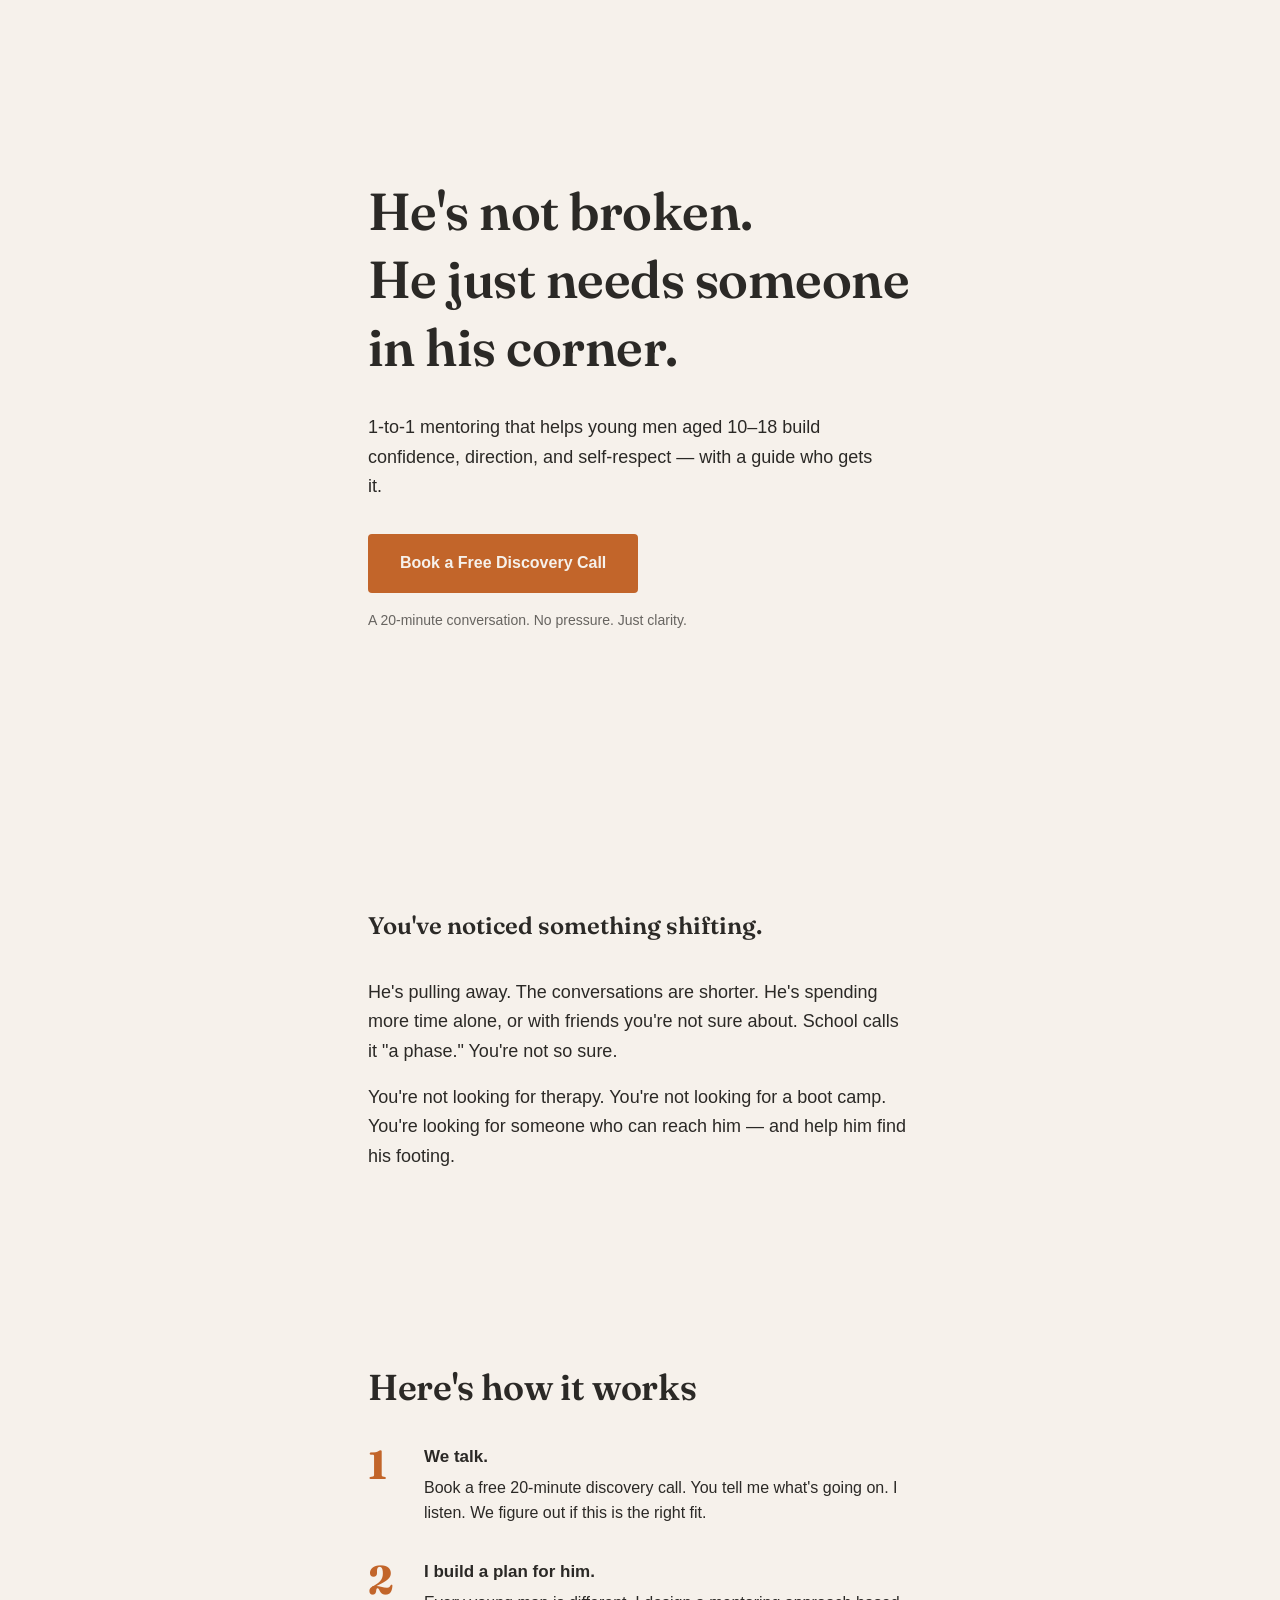
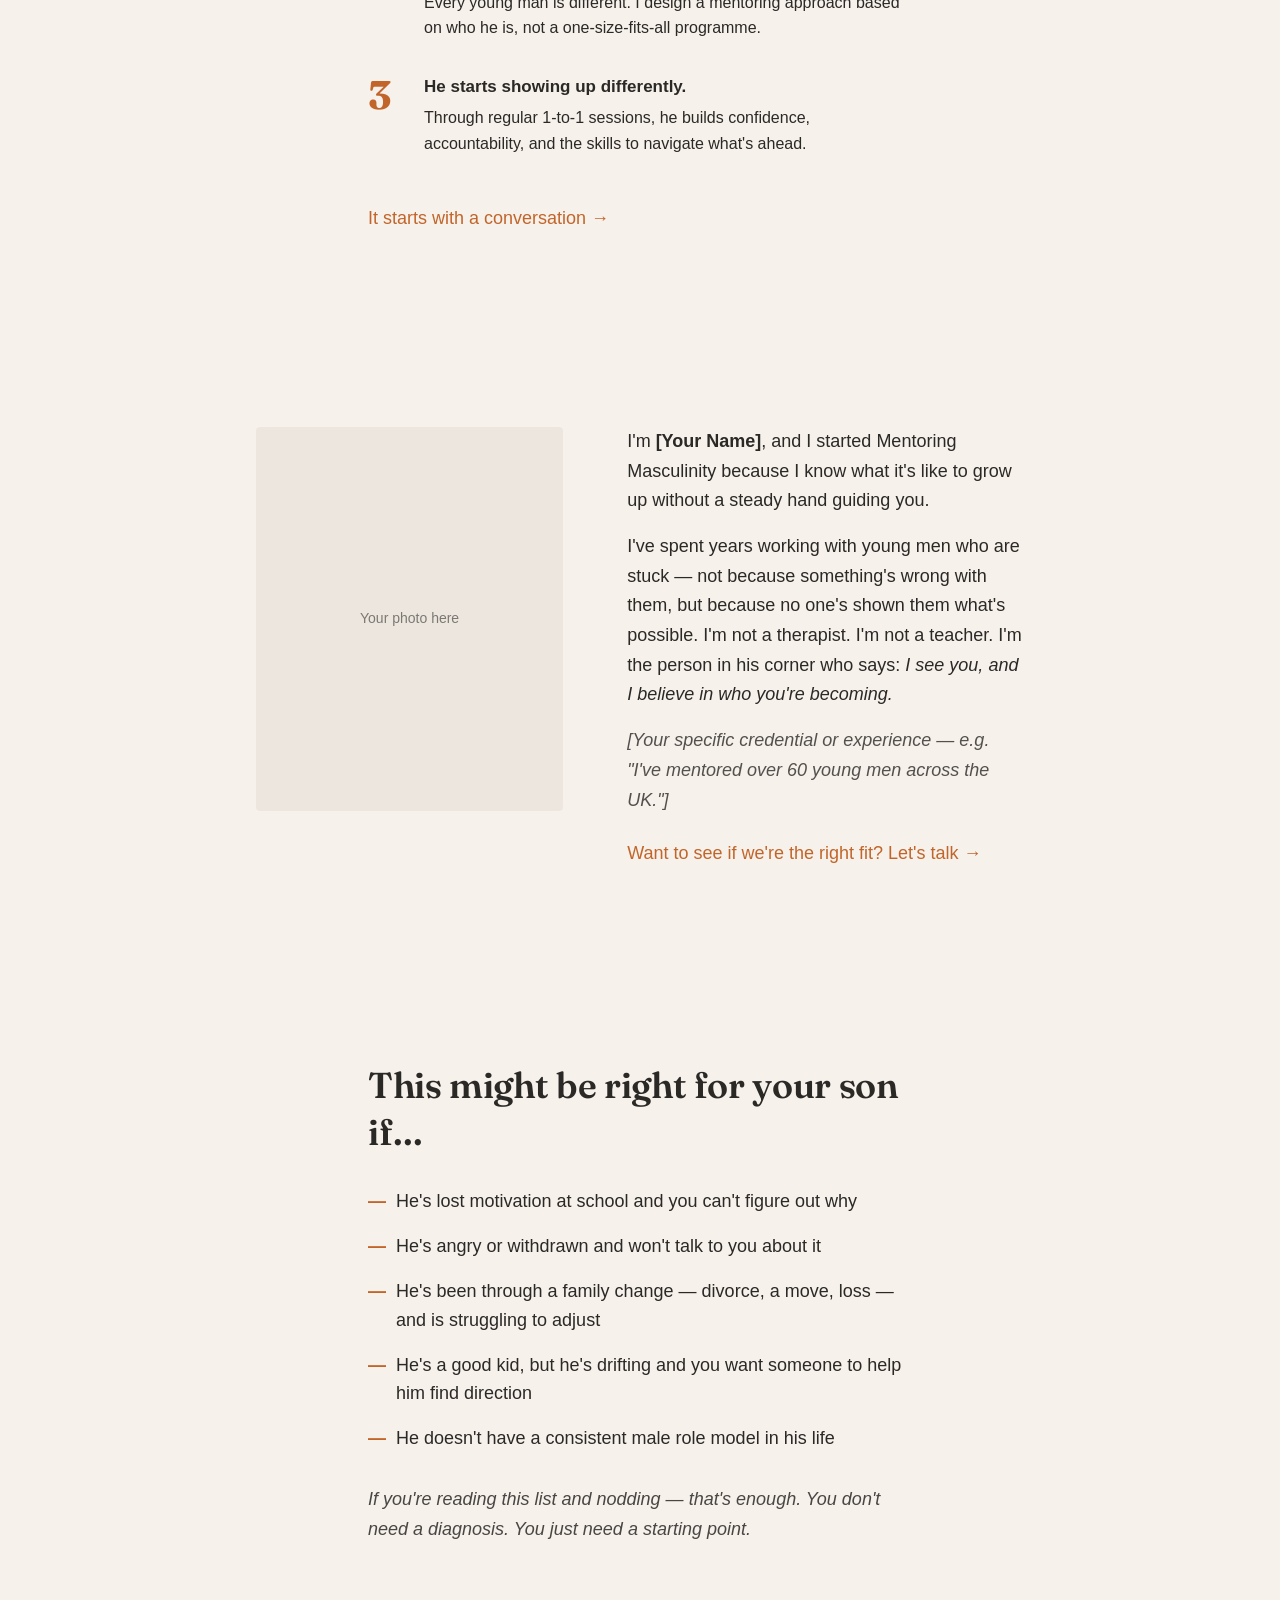
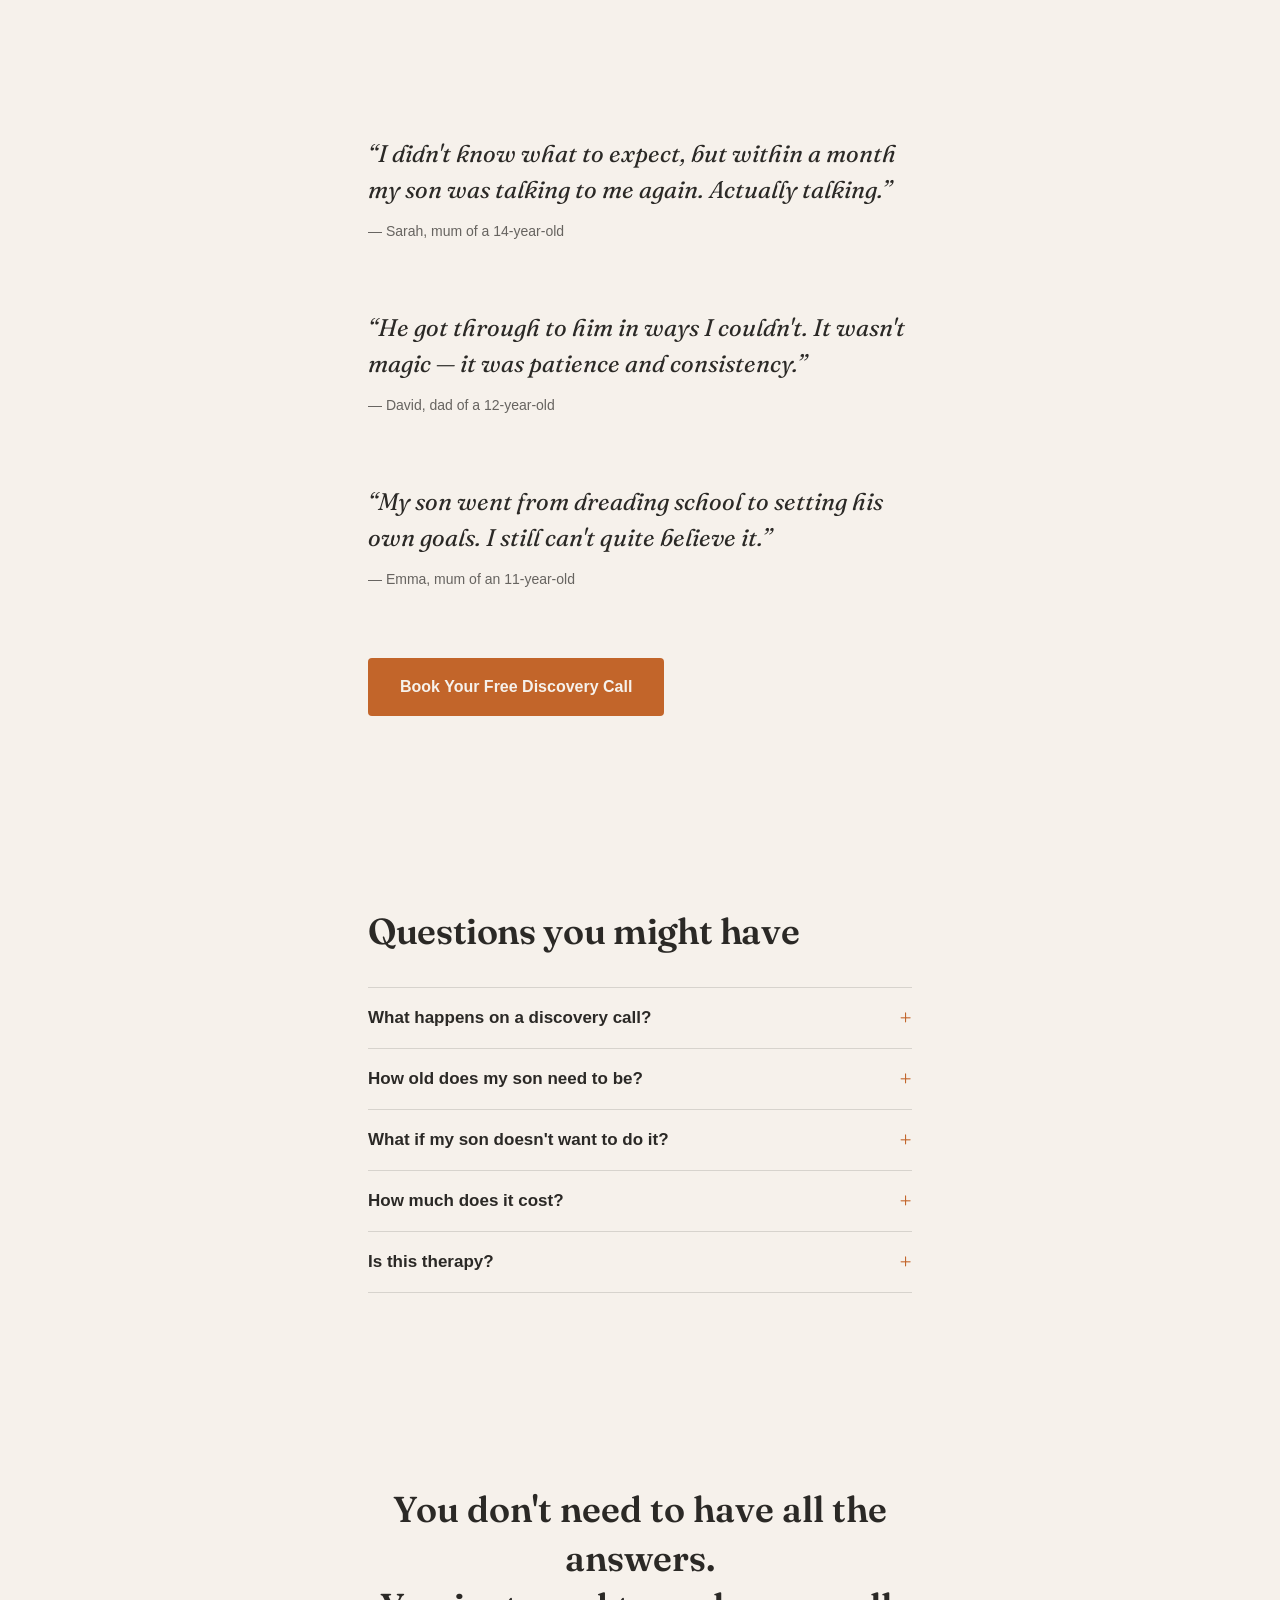
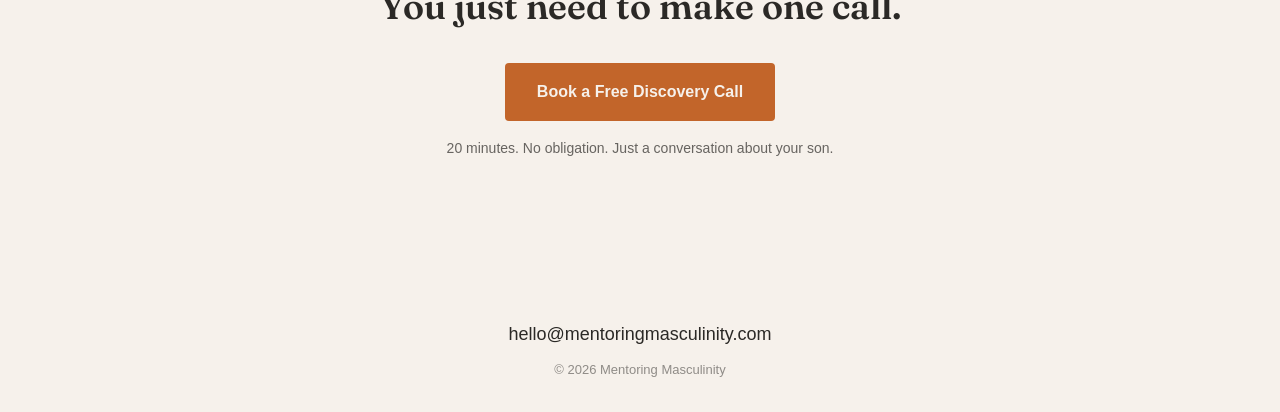
==== index.html @ 9284bbd4 "Build complete single-page landing with all 9 sections Implements the full Mentoring Masculinity lan" ====
<!DOCTYPE html>
<html lang="en">
<head>
  <meta charset="UTF-8">
  <meta name="viewport" content="width=device-width, initial-scale=1.0">
  <title>Mentoring Masculinity — Helping Young Men Find Their Footing</title>
  <meta name="description" content="1-to-1 mentoring for young men aged 10–18. Helping parents reconnect with their sons through guided, intentional mentoring.">
  <link rel="preconnect" href="https://fonts.googleapis.com">
  <link rel="preconnect" href="https://fonts.gstatic.com" crossorigin>
  <link href="https://fonts.googleapis.com/css2?family=Fraunces:ital,opsz,wght@0,9..144,400;0,9..144,600;0,9..144,700;1,9..144,400;1,9..144,600&display=swap" rel="stylesheet">
  <link href="https://api.fontshare.com/v2/css?f[]=cabinet-grotesk@400,500,700&display=swap" rel="stylesheet">
  <link rel="stylesheet" href="styles.css">
</head>
<body>

  <!-- Section 1: Hero -->
  <section class="hero" aria-label="Introduction">
    <div class="container">
      <h1>He's not broken.<br>He just needs someone in his corner.</h1>
      <p class="subline">1-to-1 mentoring that helps young men aged 10–18 build confidence, direction, and self-respect — with a guide who gets it.</p>
      <a href="#book" class="btn">Book a Free Discovery Call</a>
      <p class="trust-line">A 20-minute conversation. No pressure. Just clarity.</p>
    </div>
  </section>

  <!-- Section 2: The Tension -->
  <section class="tension" aria-label="Understanding the challenge">
    <div class="container">
      <p class="tension-open">You've noticed something shifting.</p>
      <p>He's pulling away. The conversations are shorter. He's spending more time alone, or with friends you're not sure about. School calls it "a phase." You're not so sure.</p>
      <p>You're not looking for therapy. You're not looking for a boot camp. You're looking for someone who can reach him — and help him find his footing.</p>
    </div>
  </section>

  <!-- Section 3: How It Works -->
  <section class="how-it-works" aria-label="How mentoring works">
    <div class="container">
      <h2>Here's how it works</h2>
      <ol class="steps">
        <li>
          <span class="step-number">1</span>
          <div class="step-content">
            <strong>We talk.</strong>
            <p>Book a free 20-minute discovery call. You tell me what's going on. I listen. We figure out if this is the right fit.</p>
          </div>
        </li>
        <li>
          <span class="step-number">2</span>
          <div class="step-content">
            <strong>I build a plan for him.</strong>
            <p>Every young man is different. I design a mentoring approach based on who he is, not a one-size-fits-all programme.</p>
          </div>
        </li>
        <li>
          <span class="step-number">3</span>
          <div class="step-content">
            <strong>He starts showing up differently.</strong>
            <p>Through regular 1-to-1 sessions, he builds confidence, accountability, and the skills to navigate what's ahead.</p>
          </div>
        </li>
      </ol>
      <a href="#book" class="inline-link">It starts with a conversation &rarr;</a>
    </div>
  </section>

  <!-- Section 4: About -->
  <section class="about" aria-label="About the mentor">
    <div class="container">
      <div class="about-layout">
        <div class="about-photo">
          <div class="photo-placeholder" aria-label="Photo of mentor">
            <span>Your photo here</span>
          </div>
        </div>
        <div class="about-text">
          <p>I'm <strong>[Your Name]</strong>, and I started Mentoring Masculinity because I know what it's like to grow up without a steady hand guiding you.</p>
          <p>I've spent years working with young men who are stuck — not because something's wrong with them, but because no one's shown them what's possible. I'm not a therapist. I'm not a teacher. I'm the person in his corner who says: <em>I see you, and I believe in who you're becoming.</em></p>
          <p class="credential">[Your specific credential or experience — e.g. "I've mentored over 60 young men across the UK."]</p>
          <a href="#book" class="inline-link">Want to see if we're the right fit? Let's talk &rarr;</a>
        </div>
      </div>
    </div>
  </section>

  <!-- Section 5: Who It's For -->
  <section class="who-its-for" aria-label="Who this is for">
    <div class="container">
      <h2>This might be right for your son if&hellip;</h2>
      <ul class="qualifier-list">
        <li>He's lost motivation at school and you can't figure out why</li>
        <li>He's angry or withdrawn and won't talk to you about it</li>
        <li>He's been through a family change — divorce, a move, loss — and is struggling to adjust</li>
        <li>He's a good kid, but he's drifting and you want someone to help him find direction</li>
        <li>He doesn't have a consistent male role model in his life</li>
      </ul>
      <p class="qualifier-close">If you're reading this list and nodding — that's enough. You don't need a diagnosis. You just need a starting point.</p>
    </div>
  </section>

  <!-- Section 6: Testimonials -->
  <section class="testimonials" aria-label="What parents say">
    <div class="container">
      <blockquote>
        <p>&ldquo;I didn't know what to expect, but within a month my son was talking to me again. Actually talking.&rdquo;</p>
        <cite>— Sarah, mum of a 14-year-old</cite>
      </blockquote>
      <blockquote>
        <p>&ldquo;He got through to him in ways I couldn't. It wasn't magic — it was patience and consistency.&rdquo;</p>
        <cite>— David, dad of a 12-year-old</cite>
      </blockquote>
      <blockquote>
        <p>&ldquo;My son went from dreading school to setting his own goals. I still can't quite believe it.&rdquo;</p>
        <cite>— Emma, mum of an 11-year-old</cite>
      </blockquote>
      <a href="#book" class="btn">Book Your Free Discovery Call</a>
    </div>
  </section>

  <!-- Section 7: FAQ -->
  <section class="faq" aria-label="Frequently asked questions">
    <div class="container">
      <h2>Questions you might have</h2>
      <div class="faq-list">
        <details>
          <summary>What happens on a discovery call?</summary>
          <p>We talk for 20 minutes. You tell me what's going on, I ask a few questions, and we figure out together whether mentoring is the right next step. There's no sales pitch.</p>
        </details>
        <details>
          <summary>How old does my son need to be?</summary>
          <p>I work with young men aged 10 to 18. The approach adapts to their stage — a 10-year-old and a 17-year-old need very different things, and I adjust accordingly.</p>
        </details>
        <details>
          <summary>What if my son doesn't want to do it?</summary>
          <p>That's normal — and it's fine. I'm used to meeting resistance with patience. Most boys come around once they realise I'm not another adult telling them what to do.</p>
        </details>
        <details>
          <summary>How much does it cost?</summary>
          <p>We'll cover that on the discovery call once I understand what your son needs. Every plan is individual.</p>
        </details>
        <details>
          <summary>Is this therapy?</summary>
          <p>No. I'm a mentor, not a therapist. If I think your son needs clinical support, I'll tell you honestly and help you find the right person.</p>
        </details>
      </div>
    </div>
  </section>

  <!-- Section 8: Final CTA -->
  <section class="final-cta" id="book" aria-label="Book a call">
    <div class="container">
      <p class="closing-line">You don't need to have all the answers.<br>You just need to make one call.</p>
      <a href="https://calendly.com/YOUR-LINK" class="btn">Book a Free Discovery Call</a>
      <p class="reassurance">20 minutes. No obligation. Just a conversation about your son.</p>
    </div>
  </section>

  <!-- Section 9: Footer -->
  <footer class="site-footer" aria-label="Contact and legal">
    <div class="container">
      <a href="mailto:hello@mentoringmasculinity.com" class="footer-email">hello@mentoringmasculinity.com</a>
      <p class="footer-copy">&copy; 2026 Mentoring Masculinity</p>
    </div>
  </footer>

</body>
</html>
---- styles.css ----
/* =========================================
   Mentoring Masculinity — Stylesheet
   Mobile-first. 3 colors. No decoration.
   ========================================= */

/* --- Tokens --- */
:root {
  --bg: #F6F1EB;
  --text: #2B2926;
  --accent: #C2652A;
  --accent-hover: #A3521F;

  --font-heading: 'Fraunces', serif;
  --font-body: 'Cabinet Grotesk', sans-serif;

  --space-xs: 0.25rem;
  --space-sm: 0.5rem;
  --space-md: 1rem;
  --space-lg: 2rem;
  --space-xl: 4rem;
  --space-2xl: 6rem;

  --max-width: 38rem;
}


/* --- Reset --- */
*, *::before, *::after {
  margin: 0;
  padding: 0;
  box-sizing: border-box;
}

html {
  font-size: 100%;
  -webkit-text-size-adjust: 100%;
  scroll-behavior: smooth;
}

body {
  font-family: var(--font-body);
  font-weight: 400;
  font-size: 1.063rem;
  line-height: 1.65;
  color: var(--text);
  background-color: var(--bg);
  -webkit-font-smoothing: antialiased;
  -moz-osx-font-smoothing: grayscale;
}

img {
  max-width: 100%;
  display: block;
}

a {
  color: inherit;
  text-decoration: none;
}

ol, ul {
  list-style: none;
}


/* --- Container --- */
.container {
  width: 100%;
  max-width: var(--max-width);
  margin-left: auto;
  margin-right: auto;
  padding-left: 1.5rem;
  padding-right: 1.5rem;
}


/* --- Typography --- */
h1, h2, h3 {
  font-family: var(--font-heading);
  font-weight: 600;
  line-height: 1.3;
  letter-spacing: -0.01em;
}

h1 {
  font-size: 2rem;
}

h2 {
  font-size: 1.5rem;
  margin-bottom: var(--space-lg);
}

strong {
  font-weight: 700;
}

em {
  font-style: italic;
}


/* --- Buttons --- */
.btn {
  display: inline-block;
  font-family: var(--font-body);
  font-weight: 700;
  font-size: 1rem;
  color: var(--bg);
  background-color: var(--accent);
  padding: 1rem 2rem;
  border: none;
  border-radius: 4px;
  cursor: pointer;
  transition: background-color 0.2s ease;
  text-align: center;
}

.btn:hover,
.btn:focus-visible {
  background-color: var(--accent-hover);
}

.btn:focus-visible {
  outline: 2px solid var(--accent);
  outline-offset: 3px;
}


/* --- Inline Link --- */
.inline-link {
  font-family: var(--font-body);
  font-weight: 500;
  color: var(--accent);
  border-bottom: 1px solid transparent;
  transition: border-color 0.2s ease;
}

.inline-link:hover,
.inline-link:focus-visible {
  border-bottom-color: var(--accent);
}


/* =========================================
   SECTION 1: Hero
   ========================================= */
.hero {
  padding-top: var(--space-2xl);
  padding-bottom: var(--space-xl);
  min-height: 85vh;
  display: flex;
  align-items: center;
}

.hero h1 {
  margin-bottom: var(--space-lg);
}

.hero .subline {
  font-size: 1.063rem;
  line-height: 1.65;
  margin-bottom: var(--space-lg);
  max-width: 32rem;
}

.hero .btn {
  margin-bottom: var(--space-md);
}

.hero .trust-line {
  font-size: 0.875rem;
  opacity: 0.7;
}


/* =========================================
   SECTION 2: The Tension
   ========================================= */
.tension {
  padding-top: var(--space-xl);
  padding-bottom: var(--space-xl);
}

.tension p {
  margin-bottom: var(--space-md);
}

.tension p:last-child {
  margin-bottom: 0;
}

.tension .tension-open {
  font-family: var(--font-heading);
  font-weight: 600;
  font-size: 1.25rem;
  margin-bottom: var(--space-lg);
}


/* =========================================
   SECTION 3: How It Works
   ========================================= */
.how-it-works {
  padding-top: var(--space-xl);
  padding-bottom: var(--space-xl);
}

.steps {
  margin-bottom: var(--space-lg);
}

.steps li {
  display: flex;
  gap: var(--space-md);
  margin-bottom: var(--space-lg);
}

.steps li:last-child {
  margin-bottom: 0;
}

.step-number {
  font-family: var(--font-heading);
  font-weight: 700;
  font-size: 2rem;
  line-height: 1;
  color: var(--accent);
  flex-shrink: 0;
  width: 2rem;
  padding-top: 0.15rem;
}

.step-content strong {
  display: block;
  font-family: var(--font-body);
  font-weight: 700;
  font-size: 1.063rem;
  margin-bottom: var(--space-xs);
}

.step-content p {
  font-size: 1rem;
  line-height: 1.6;
}

.how-it-works .inline-link {
  display: inline-block;
  margin-top: var(--space-md);
}


/* =========================================
   SECTION 4: About
   ========================================= */
.about {
  padding-top: var(--space-xl);
  padding-bottom: var(--space-xl);
}

.about-photo {
  margin-bottom: var(--space-lg);
}

.photo-placeholder {
  width: 100%;
  aspect-ratio: 4 / 5;
  max-width: 20rem;
  background-color: #E8E0D6;
  border-radius: 4px;
  display: flex;
  align-items: center;
  justify-content: center;
  font-size: 0.875rem;
  opacity: 0.6;
}

.about-text p {
  margin-bottom: var(--space-md);
}

.about-text .credential {
  font-style: italic;
  opacity: 0.8;
}

.about-text .inline-link {
  display: inline-block;
  margin-top: var(--space-sm);
}


/* =========================================
   SECTION 5: Who It's For
   ========================================= */
.who-its-for {
  padding-top: var(--space-xl);
  padding-bottom: var(--space-xl);
}

.qualifier-list li {
  padding-left: 1.75rem;
  position: relative;
  margin-bottom: var(--space-md);
  line-height: 1.6;
}

.qualifier-list li::before {
  content: '—';
  position: absolute;
  left: 0;
  color: var(--accent);
  font-weight: 700;
}

.qualifier-close {
  margin-top: var(--space-lg);
  font-style: italic;
  opacity: 0.85;
}


/* =========================================
   SECTION 6: Testimonials
   ========================================= */
.testimonials {
  padding-top: var(--space-xl);
  padding-bottom: var(--space-xl);
}

.testimonials blockquote {
  margin-bottom: var(--space-xl);
}

.testimonials blockquote p {
  font-family: var(--font-heading);
  font-style: italic;
  font-weight: 400;
  font-size: 1.25rem;
  line-height: 1.5;
  margin-bottom: var(--space-sm);
}

.testimonials cite {
  font-family: var(--font-body);
  font-style: normal;
  font-size: 0.875rem;
  opacity: 0.7;
}

.testimonials .btn {
  display: block;
  width: fit-content;
  margin-top: var(--space-lg);
}


/* =========================================
   SECTION 7: FAQ
   ========================================= */
.faq {
  padding-top: var(--space-xl);
  padding-bottom: var(--space-xl);
}

.faq-list {
  border-top: 1px solid rgba(43, 41, 38, 0.15);
}

.faq-list details {
  border-bottom: 1px solid rgba(43, 41, 38, 0.15);
}

.faq-list summary {
  font-family: var(--font-body);
  font-weight: 700;
  font-size: 1.063rem;
  padding: var(--space-md) 0;
  cursor: pointer;
  display: flex;
  justify-content: space-between;
  align-items: center;
  gap: var(--space-md);
}

.faq-list summary::after {
  content: '+';
  font-family: var(--font-heading);
  font-weight: 400;
  font-size: 1.5rem;
  color: var(--accent);
  flex-shrink: 0;
  line-height: 1;
  transition: transform 0.2s ease;
}

.faq-list details[open] summary::after {
  content: '\2212';
}

.faq-list summary::-webkit-details-marker {
  display: none;
}

.faq-list summary::marker {
  content: '';
}

.faq-list details p {
  padding-bottom: var(--space-md);
  line-height: 1.65;
  max-width: 34rem;
}


/* =========================================
   SECTION 8: Final CTA
   ========================================= */
.final-cta {
  padding-top: var(--space-2xl);
  padding-bottom: var(--space-2xl);
  text-align: center;
}

.closing-line {
  font-family: var(--font-heading);
  font-weight: 600;
  font-size: 1.5rem;
  line-height: 1.35;
  margin-bottom: var(--space-lg);
}

.final-cta .btn {
  margin-bottom: var(--space-md);
}

.reassurance {
  font-size: 0.875rem;
  opacity: 0.7;
}


/* =========================================
   SECTION 9: Footer
   ========================================= */
.site-footer {
  padding-top: var(--space-xl);
  padding-bottom: var(--space-lg);
  text-align: center;
}

.footer-email {
  font-weight: 500;
  display: inline-block;
  margin-bottom: var(--space-sm);
  border-bottom: 1px solid transparent;
  transition: border-color 0.2s ease;
}

.footer-email:hover {
  border-bottom-color: var(--text);
}

.footer-copy {
  font-size: 0.8125rem;
  opacity: 0.5;
}


/* =========================================
   DESKTOP — 768px+
   ========================================= */
@media (min-width: 48rem) {

  body {
    font-size: 1.125rem;
  }

  .container {
    padding-left: 2rem;
    padding-right: 2rem;
  }

  h1 {
    font-size: 3.25rem;
  }

  h2 {
    font-size: 2.25rem;
  }

  /* Hero */
  .hero {
    padding-top: var(--space-2xl);
    padding-bottom: var(--space-2xl);
    min-height: 90vh;
  }

  .hero .subline {
    font-size: 1.125rem;
  }

  /* Tension */
  .tension {
    padding-top: var(--space-2xl);
    padding-bottom: var(--space-2xl);
  }

  .tension .tension-open {
    font-size: 1.5rem;
  }

  /* How It Works */
  .how-it-works {
    padding-top: var(--space-2xl);
    padding-bottom: var(--space-2xl);
  }

  .step-number {
    font-size: 2.5rem;
    width: 2.5rem;
  }

  /* About — two-column on desktop */
  .about {
    padding-top: var(--space-2xl);
    padding-bottom: var(--space-2xl);
  }

  .about .container {
    max-width: 52rem;
  }

  .about-layout {
    display: flex;
    gap: var(--space-xl);
    align-items: flex-start;
  }

  .about-photo {
    flex: 0 0 40%;
    margin-bottom: 0;
  }

  .photo-placeholder {
    max-width: none;
  }

  .about-text {
    flex: 1;
  }

  /* Who It's For */
  .who-its-for {
    padding-top: var(--space-2xl);
    padding-bottom: var(--space-2xl);
  }

  /* Testimonials */
  .testimonials {
    padding-top: var(--space-2xl);
    padding-bottom: var(--space-2xl);
  }

  .testimonials blockquote p {
    font-size: 1.5rem;
  }

  /* FAQ */
  .faq {
    padding-top: var(--space-2xl);
    padding-bottom: var(--space-2xl);
  }

  /* Final CTA */
  .closing-line {
    font-size: 2.25rem;
  }
}


/* =========================================
   Accessibility
   ========================================= */
@media (prefers-reduced-motion: reduce) {
  html {
    scroll-behavior: auto;
  }

  *, *::before, *::after {
    transition-duration: 0.01ms !important;
  }
}

:focus-visible {
  outline: 2px solid var(--accent);
  outline-offset: 3px;
}
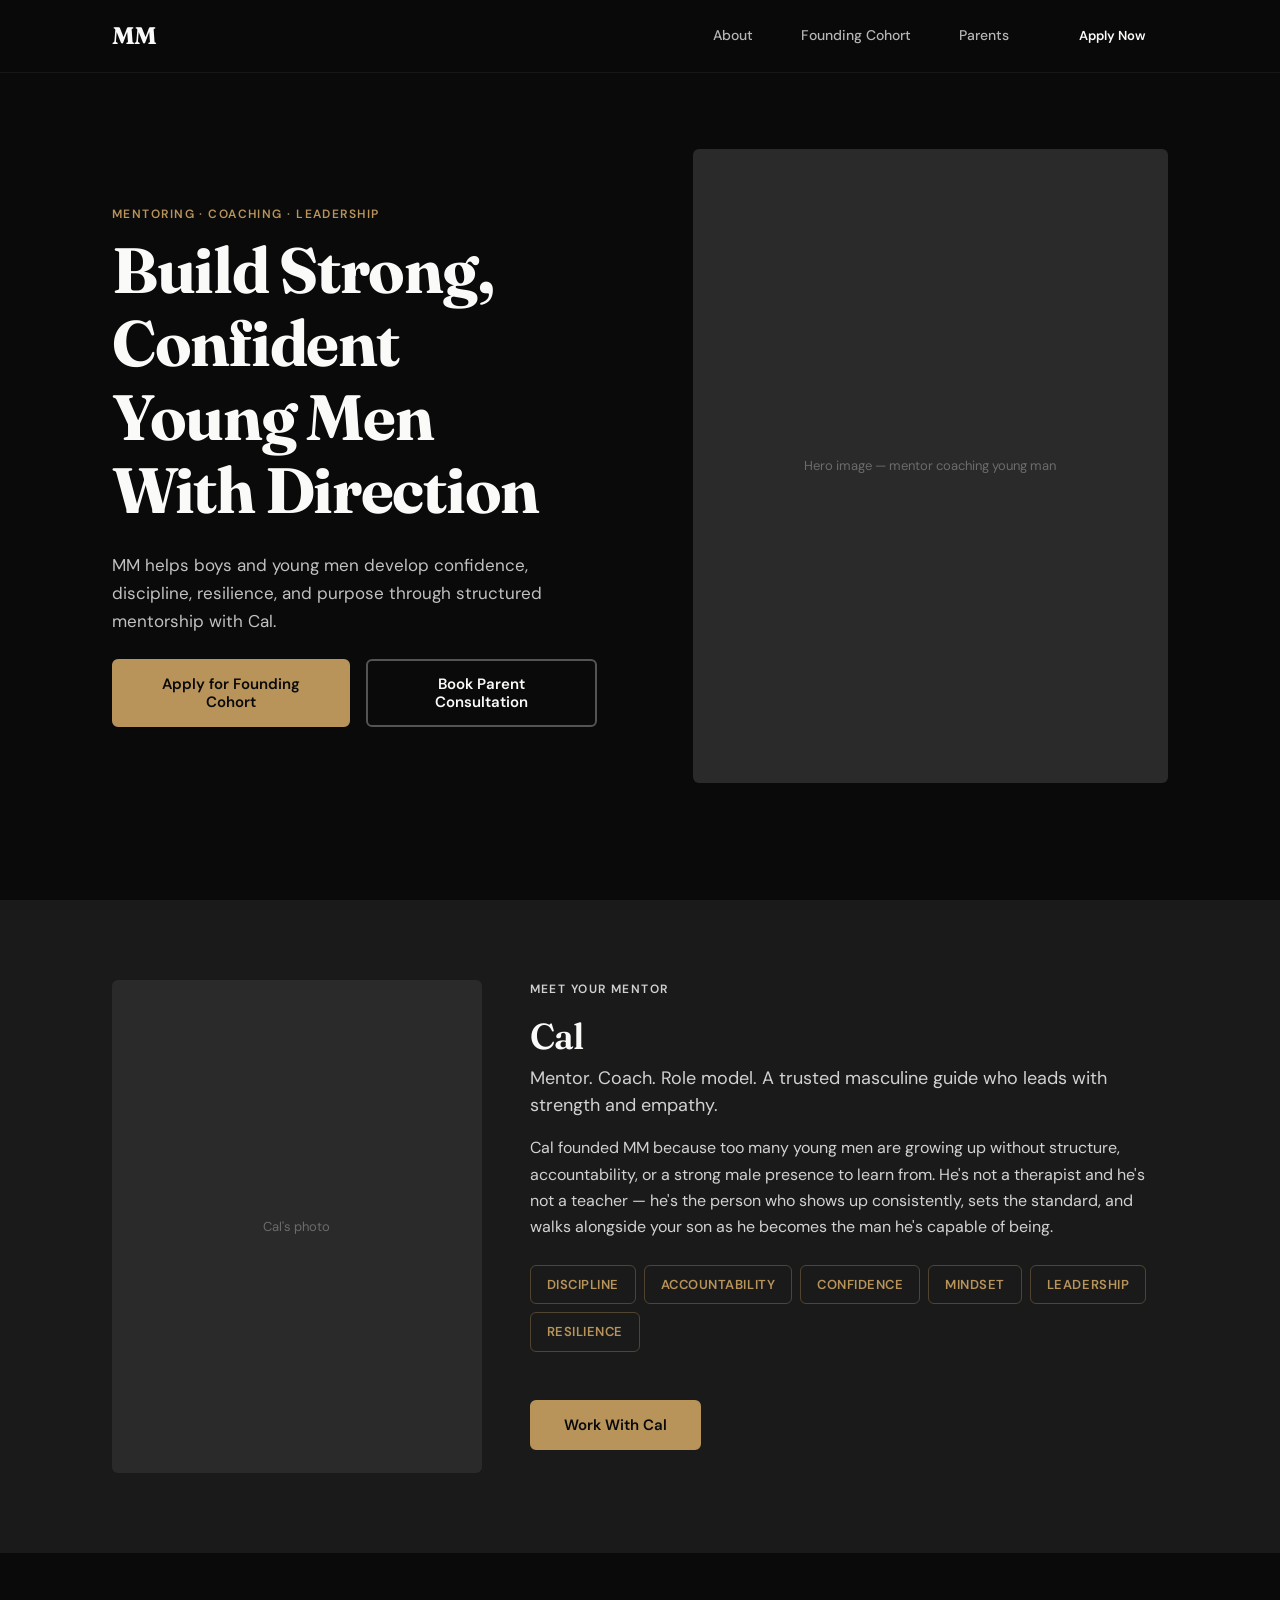
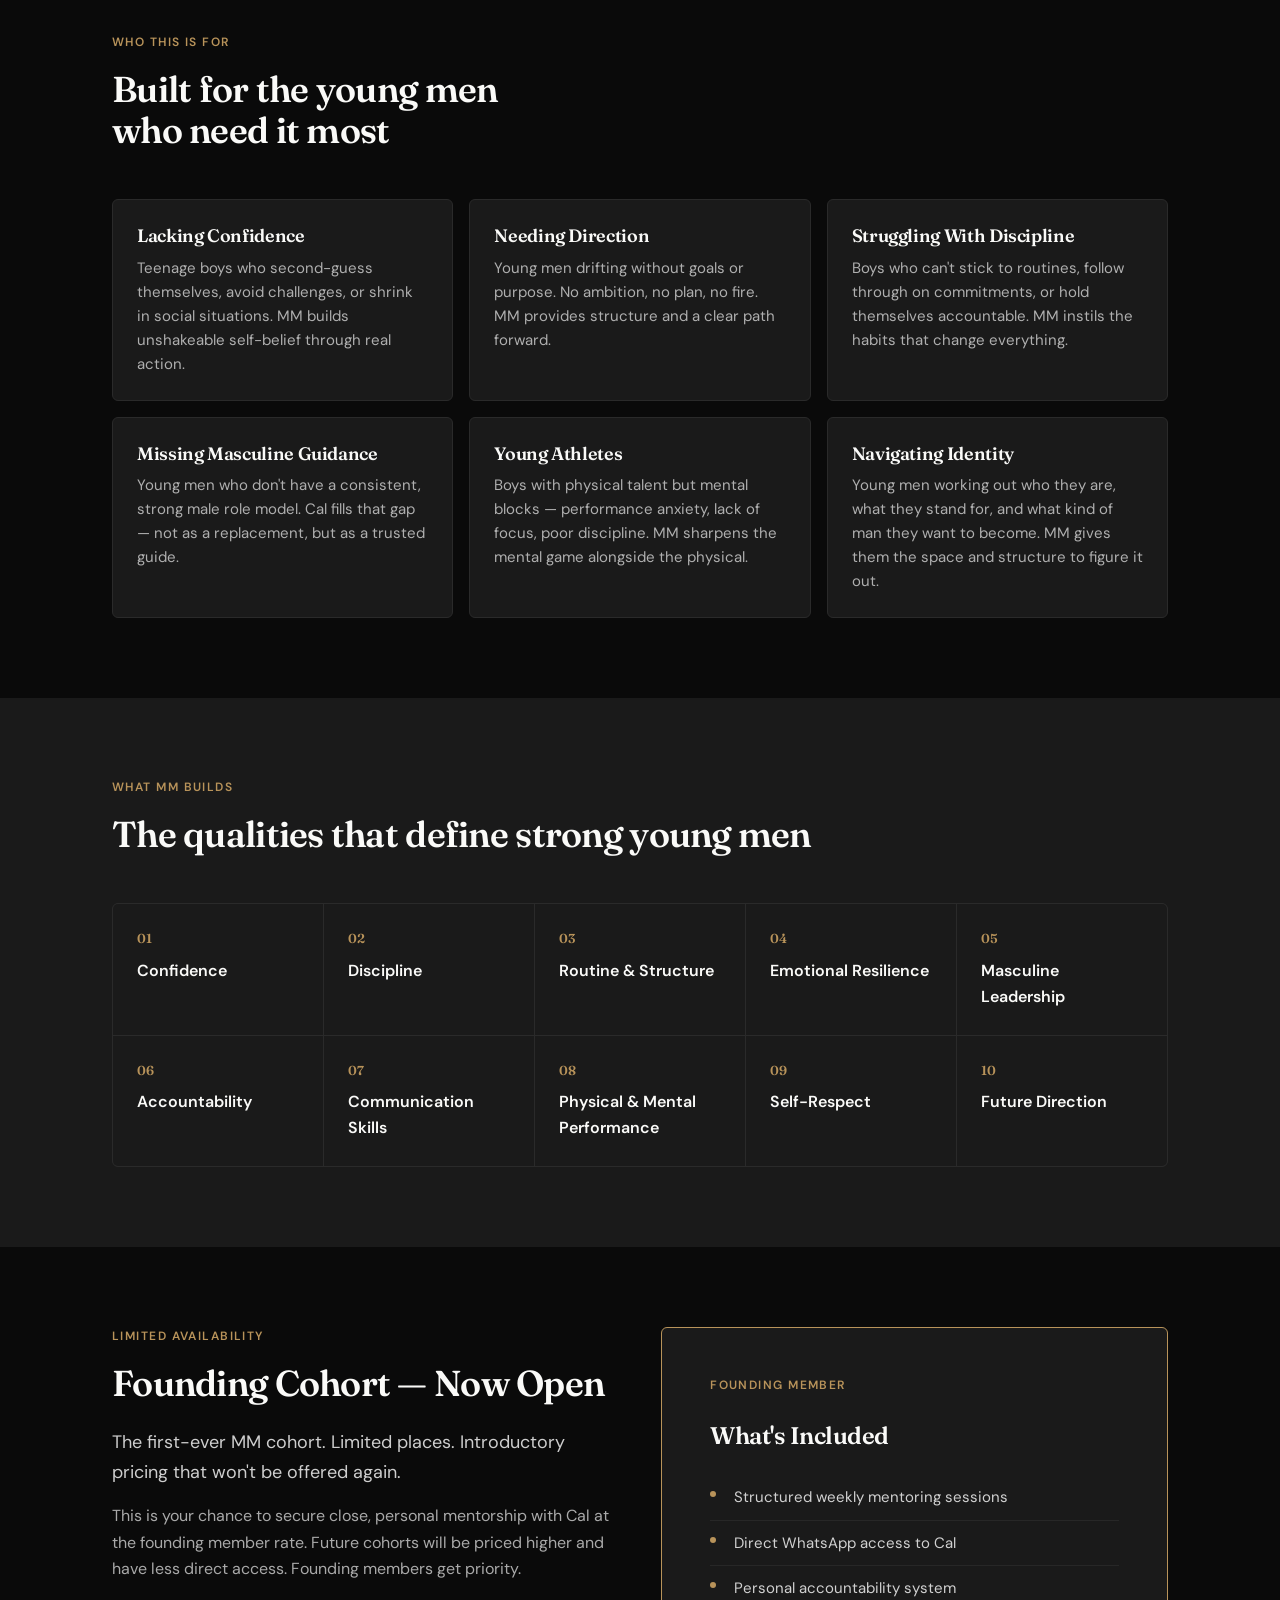
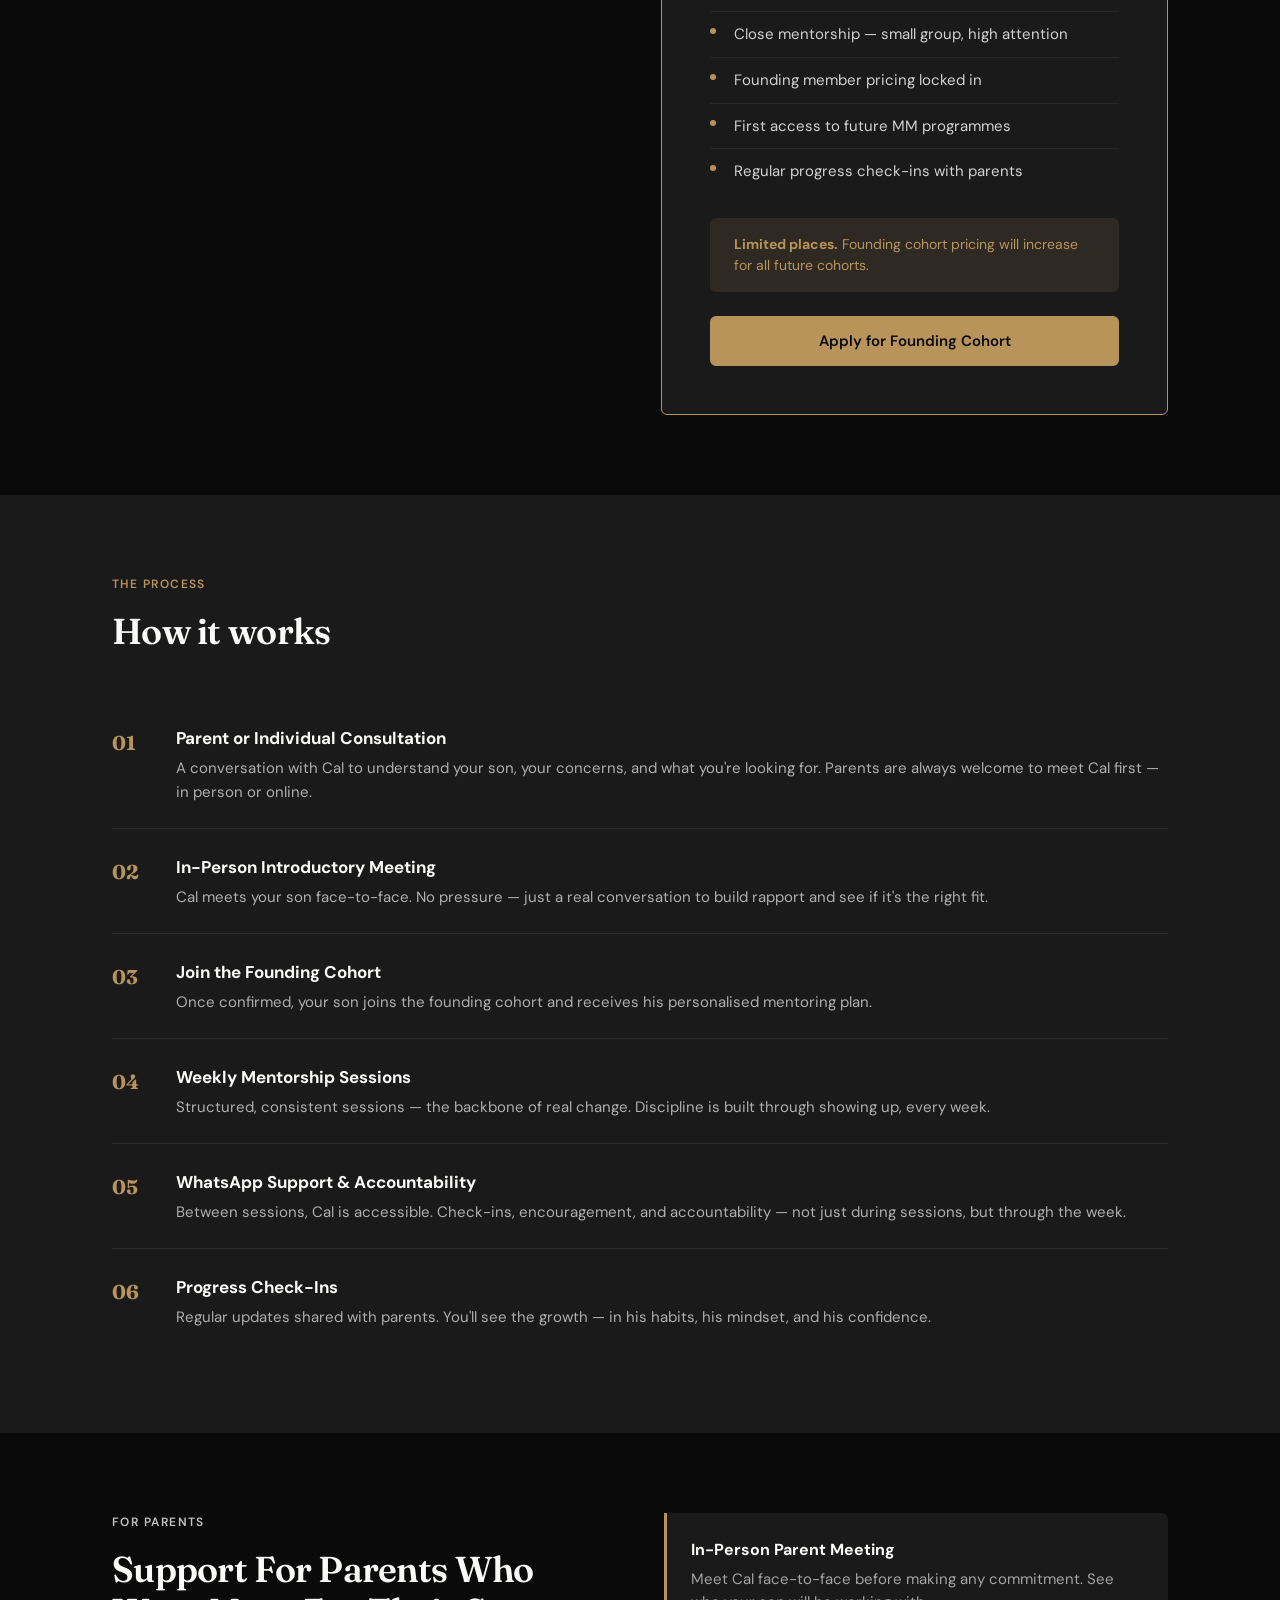
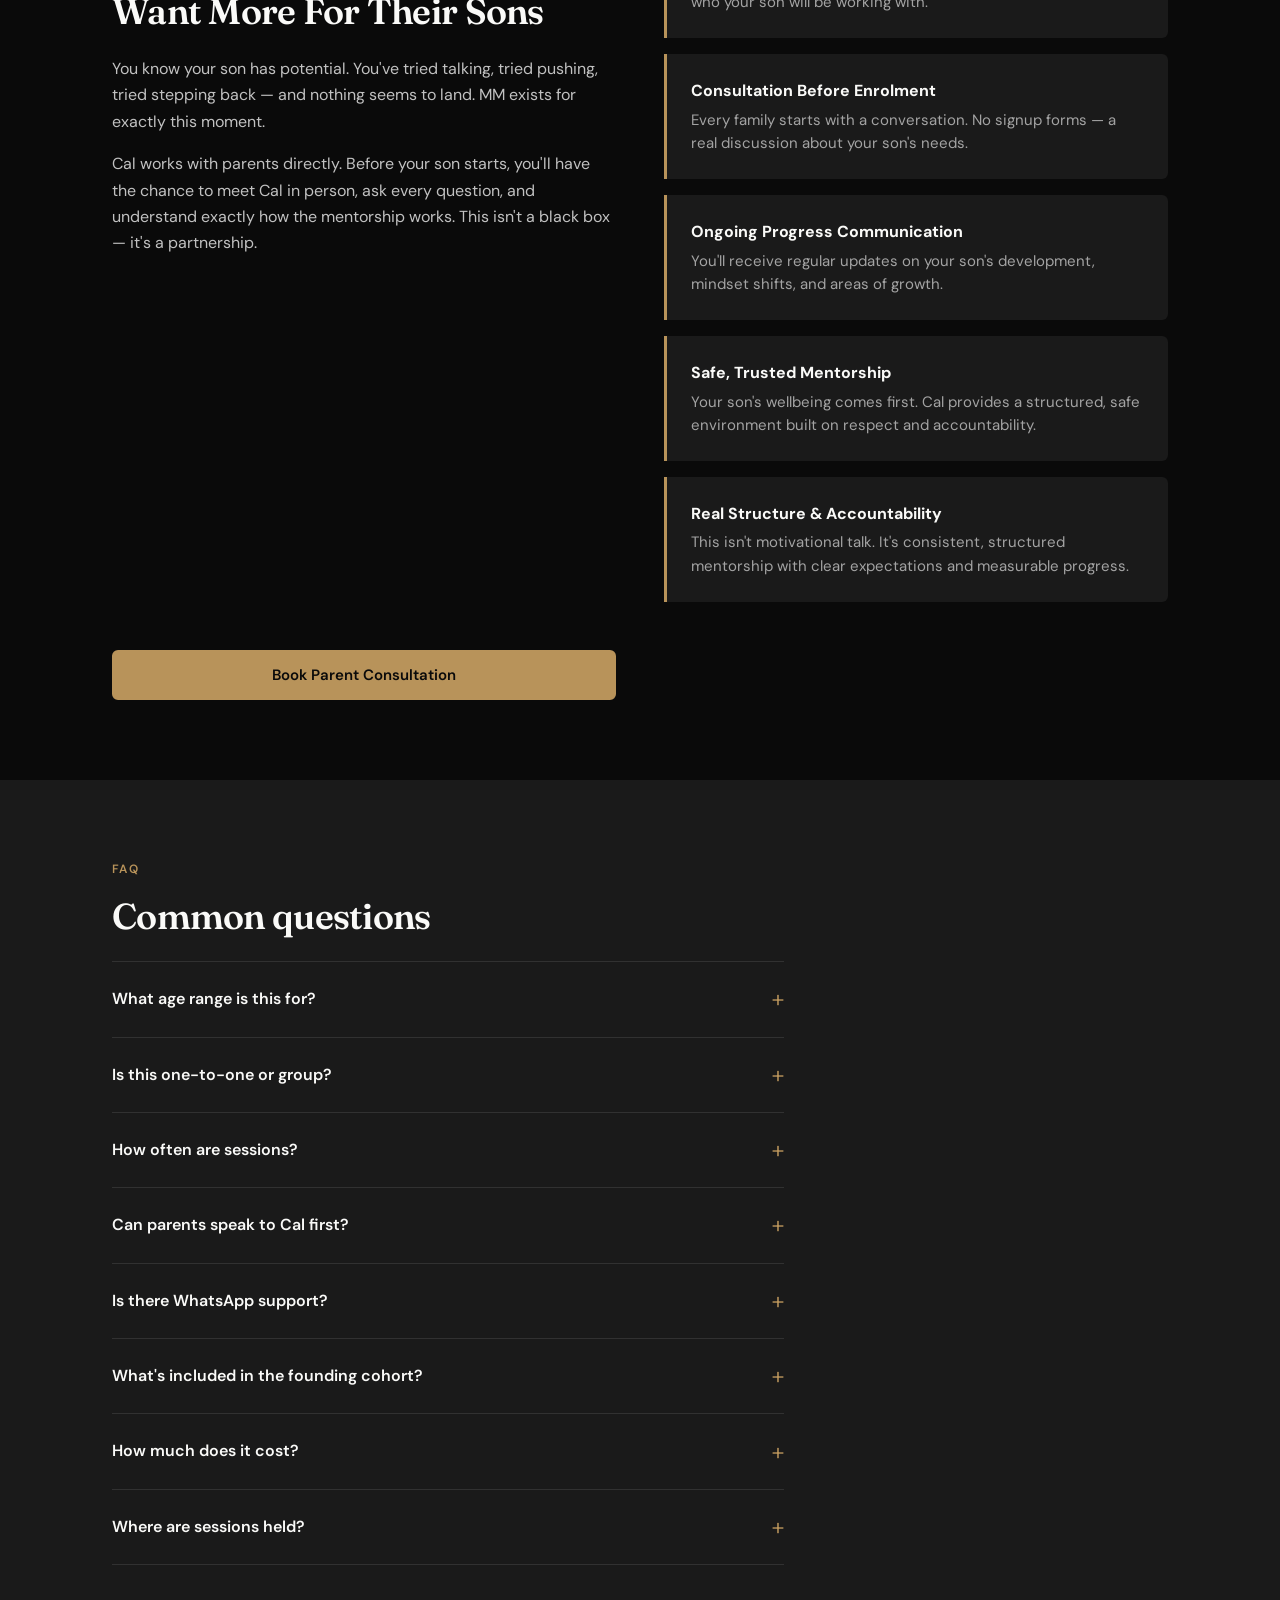
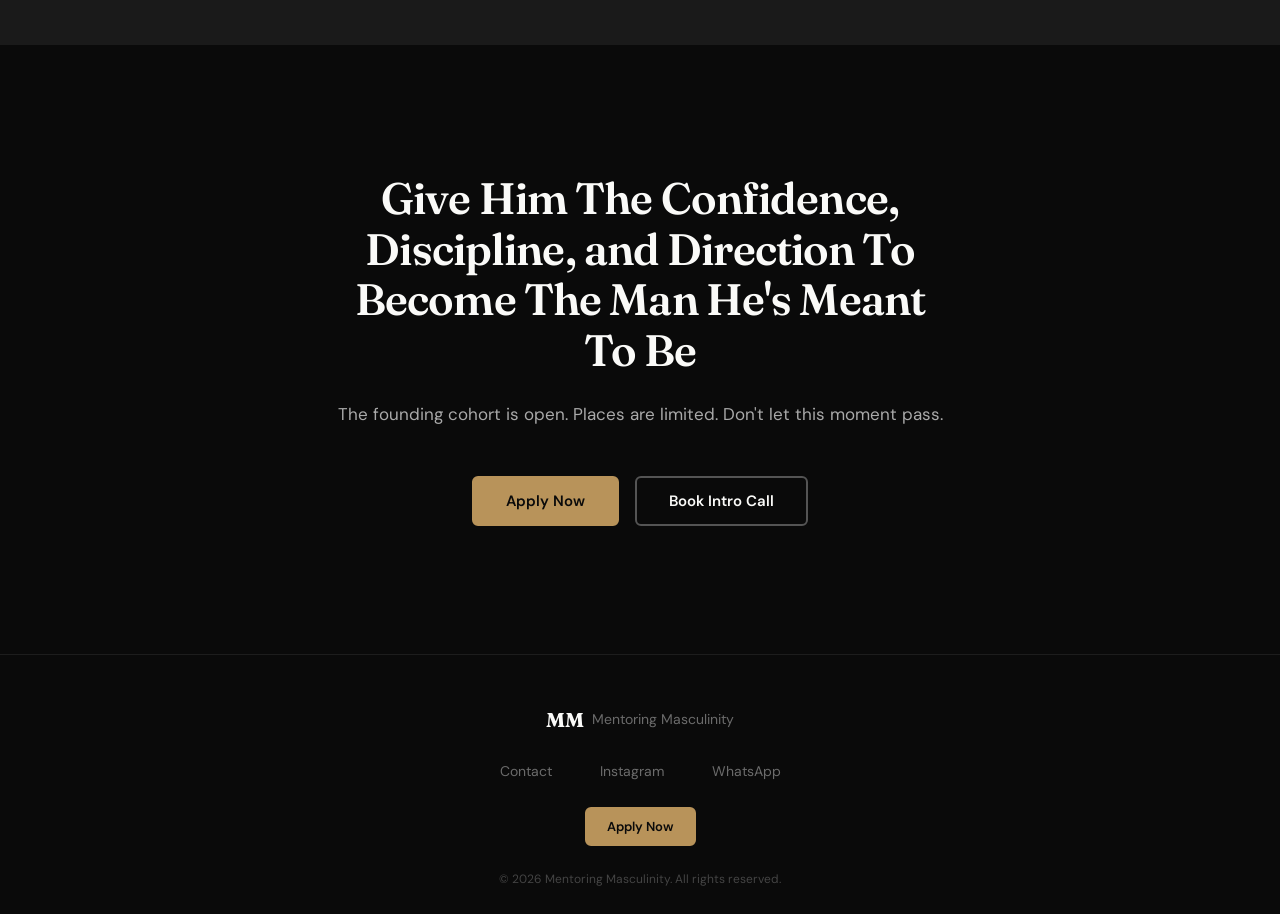
==== commit bf454011: "Rebuild landing page as premium dark masculine coaching brand Complete rewrite with new design direc" ====
--- a/index.html
+++ b/index.html
@@ -3,164 +3,419 @@
 <head>
   <meta charset="UTF-8">
   <meta name="viewport" content="width=device-width, initial-scale=1.0">
-  <title>Mentoring Masculinity — Helping Young Men Find Their Footing</title>
-  <meta name="description" content="1-to-1 mentoring for young men aged 10–18. Helping parents reconnect with their sons through guided, intentional mentoring.">
+  <title>MM | Mentoring Masculinity — Build Strong, Confident Young Men</title>
+  <meta name="description" content="MM helps boys and young men develop confidence, discipline, resilience, and purpose through structured mentorship with Cal.">
   <link rel="preconnect" href="https://fonts.googleapis.com">
   <link rel="preconnect" href="https://fonts.gstatic.com" crossorigin>
-  <link href="https://fonts.googleapis.com/css2?family=Fraunces:ital,opsz,wght@0,9..144,400;0,9..144,600;0,9..144,700;1,9..144,400;1,9..144,600&display=swap" rel="stylesheet">
-  <link href="https://api.fontshare.com/v2/css?f[]=cabinet-grotesk@400,500,700&display=swap" rel="stylesheet">
+  <link href="https://fonts.googleapis.com/css2?family=Fraunces:opsz,wght@9..144,400;9..144,600;9..144,700&family=DM+Sans:wght@400;500;600;700&display=swap" rel="stylesheet">
   <link rel="stylesheet" href="styles.css">
 </head>
 <body>
 
-  <!-- Section 1: Hero -->
-  <section class="hero" aria-label="Introduction">
-    <div class="container">
-      <h1>He's not broken.<br>He just needs someone in his corner.</h1>
-      <p class="subline">1-to-1 mentoring that helps young men aged 10–18 build confidence, direction, and self-respect — with a guide who gets it.</p>
-      <a href="#book" class="btn">Book a Free Discovery Call</a>
-      <p class="trust-line">A 20-minute conversation. No pressure. Just clarity.</p>
-    </div>
-  </section>
-
-  <!-- Section 2: The Tension -->
-  <section class="tension" aria-label="Understanding the challenge">
-    <div class="container">
-      <p class="tension-open">You've noticed something shifting.</p>
-      <p>He's pulling away. The conversations are shorter. He's spending more time alone, or with friends you're not sure about. School calls it "a phase." You're not so sure.</p>
-      <p>You're not looking for therapy. You're not looking for a boot camp. You're looking for someone who can reach him — and help him find his footing.</p>
-    </div>
-  </section>
-
-  <!-- Section 3: How It Works -->
-  <section class="how-it-works" aria-label="How mentoring works">
-    <div class="container">
-      <h2>Here's how it works</h2>
-      <ol class="steps">
-        <li>
-          <span class="step-number">1</span>
-          <div class="step-content">
-            <strong>We talk.</strong>
-            <p>Book a free 20-minute discovery call. You tell me what's going on. I listen. We figure out if this is the right fit.</p>
-          </div>
-        </li>
-        <li>
-          <span class="step-number">2</span>
-          <div class="step-content">
-            <strong>I build a plan for him.</strong>
-            <p>Every young man is different. I design a mentoring approach based on who he is, not a one-size-fits-all programme.</p>
-          </div>
-        </li>
-        <li>
-          <span class="step-number">3</span>
-          <div class="step-content">
-            <strong>He starts showing up differently.</strong>
-            <p>Through regular 1-to-1 sessions, he builds confidence, accountability, and the skills to navigate what's ahead.</p>
-          </div>
-        </li>
-      </ol>
-      <a href="#book" class="inline-link">It starts with a conversation &rarr;</a>
-    </div>
-  </section>
-
-  <!-- Section 4: About -->
-  <section class="about" aria-label="About the mentor">
+  <!-- NAV -->
+  <nav class="site-nav" aria-label="Main navigation">
+    <div class="container nav-inner">
+      <a href="#" class="nav-logo">MM</a>
+      <div class="nav-links">
+        <a href="#about">About</a>
+        <a href="#cohort">Founding Cohort</a>
+        <a href="#parents">Parents</a>
+        <a href="#apply" class="btn btn--sm">Apply Now</a>
+      </div>
+      <button class="nav-toggle" aria-label="Open menu" aria-expanded="false">
+        <span></span><span></span>
+      </button>
+    </div>
+  </nav>
+
+  <!-- MOBILE MENU -->
+  <div class="mobile-menu" id="mobileMenu" aria-hidden="true">
+    <a href="#about">About Cal</a>
+    <a href="#cohort">Founding Cohort</a>
+    <a href="#parents">Parents</a>
+    <a href="#faq">FAQ</a>
+    <a href="#apply" class="btn btn--bronze">Apply Now</a>
+  </div>
+
+
+  <!-- ========================================
+       SECTION 1: HERO
+       ======================================== -->
+  <section class="hero">
+    <div class="container">
+      <div class="hero-content">
+        <p class="hero-tag">Mentoring &middot; Coaching &middot; Leadership</p>
+        <h1>Build Strong, Confident Young&nbsp;Men With&nbsp;Direction</h1>
+        <p class="hero-sub">MM helps boys and young men develop confidence, discipline, resilience, and purpose through structured mentorship with&nbsp;Cal.</p>
+        <div class="hero-ctas">
+          <a href="#apply" class="btn btn--bronze">Apply for Founding Cohort</a>
+          <a href="#parents" class="btn btn--outline">Book Parent Consultation</a>
+        </div>
+      </div>
+      <div class="hero-image">
+        <div class="image-placeholder" aria-label="Cal mentoring a young man in a performance environment">
+          <span>Hero image — mentor coaching young man</span>
+        </div>
+      </div>
+    </div>
+  </section>
+
+
+  <!-- ========================================
+       SECTION 2: ABOUT CAL
+       ======================================== -->
+  <section class="about" id="about">
     <div class="container">
       <div class="about-layout">
         <div class="about-photo">
-          <div class="photo-placeholder" aria-label="Photo of mentor">
-            <span>Your photo here</span>
+          <div class="image-placeholder image-placeholder--portrait" aria-label="Photo of Cal">
+            <span>Cal's photo</span>
           </div>
         </div>
         <div class="about-text">
-          <p>I'm <strong>[Your Name]</strong>, and I started Mentoring Masculinity because I know what it's like to grow up without a steady hand guiding you.</p>
-          <p>I've spent years working with young men who are stuck — not because something's wrong with them, but because no one's shown them what's possible. I'm not a therapist. I'm not a teacher. I'm the person in his corner who says: <em>I see you, and I believe in who you're becoming.</em></p>
-          <p class="credential">[Your specific credential or experience — e.g. "I've mentored over 60 young men across the UK."]</p>
-          <a href="#book" class="inline-link">Want to see if we're the right fit? Let's talk &rarr;</a>
-        </div>
-      </div>
-    </div>
-  </section>
-
-  <!-- Section 5: Who It's For -->
-  <section class="who-its-for" aria-label="Who this is for">
-    <div class="container">
-      <h2>This might be right for your son if&hellip;</h2>
-      <ul class="qualifier-list">
-        <li>He's lost motivation at school and you can't figure out why</li>
-        <li>He's angry or withdrawn and won't talk to you about it</li>
-        <li>He's been through a family change — divorce, a move, loss — and is struggling to adjust</li>
-        <li>He's a good kid, but he's drifting and you want someone to help him find direction</li>
-        <li>He doesn't have a consistent male role model in his life</li>
-      </ul>
-      <p class="qualifier-close">If you're reading this list and nodding — that's enough. You don't need a diagnosis. You just need a starting point.</p>
-    </div>
-  </section>
-
-  <!-- Section 6: Testimonials -->
-  <section class="testimonials" aria-label="What parents say">
-    <div class="container">
-      <blockquote>
-        <p>&ldquo;I didn't know what to expect, but within a month my son was talking to me again. Actually talking.&rdquo;</p>
-        <cite>— Sarah, mum of a 14-year-old</cite>
-      </blockquote>
-      <blockquote>
-        <p>&ldquo;He got through to him in ways I couldn't. It wasn't magic — it was patience and consistency.&rdquo;</p>
-        <cite>— David, dad of a 12-year-old</cite>
-      </blockquote>
-      <blockquote>
-        <p>&ldquo;My son went from dreading school to setting his own goals. I still can't quite believe it.&rdquo;</p>
-        <cite>— Emma, mum of an 11-year-old</cite>
-      </blockquote>
-      <a href="#book" class="btn">Book Your Free Discovery Call</a>
-    </div>
-  </section>
-
-  <!-- Section 7: FAQ -->
-  <section class="faq" aria-label="Frequently asked questions">
-    <div class="container">
-      <h2>Questions you might have</h2>
+          <p class="section-tag">Meet Your Mentor</p>
+          <h2>Cal</h2>
+          <p class="about-lead">Mentor. Coach. Role model. A trusted masculine guide who leads with strength and&nbsp;empathy.</p>
+          <p>Cal founded MM because too many young men are growing up without structure, accountability, or a strong male presence to learn from. He's not a therapist and he's not a teacher — he's the person who shows up consistently, sets the standard, and walks alongside your son as he becomes the man he's capable of&nbsp;being.</p>
+          <div class="about-pillars">
+            <span>Discipline</span>
+            <span>Accountability</span>
+            <span>Confidence</span>
+            <span>Mindset</span>
+            <span>Leadership</span>
+            <span>Resilience</span>
+          </div>
+          <a href="#apply" class="btn btn--bronze">Work With Cal</a>
+        </div>
+      </div>
+    </div>
+  </section>
+
+
+  <!-- ========================================
+       SECTION 3: WHO THIS IS FOR
+       ======================================== -->
+  <section class="who-for" id="who">
+    <div class="container">
+      <p class="section-tag">Who This Is For</p>
+      <h2>Built for the young men who need it&nbsp;most</h2>
+      <div class="card-grid">
+        <div class="card">
+          <h3>Lacking Confidence</h3>
+          <p>Teenage boys who second-guess themselves, avoid challenges, or shrink in social situations. MM builds unshakeable self-belief through real action.</p>
+        </div>
+        <div class="card">
+          <h3>Needing Direction</h3>
+          <p>Young men drifting without goals or purpose. No ambition, no plan, no fire. MM provides structure and a clear path forward.</p>
+        </div>
+        <div class="card">
+          <h3>Struggling With Discipline</h3>
+          <p>Boys who can't stick to routines, follow through on commitments, or hold themselves accountable. MM instils the habits that change everything.</p>
+        </div>
+        <div class="card">
+          <h3>Missing Masculine Guidance</h3>
+          <p>Young men who don't have a consistent, strong male role model. Cal fills that gap — not as a replacement, but as a trusted guide.</p>
+        </div>
+        <div class="card">
+          <h3>Young Athletes</h3>
+          <p>Boys with physical talent but mental blocks — performance anxiety, lack of focus, poor discipline. MM sharpens the mental game alongside the physical.</p>
+        </div>
+        <div class="card">
+          <h3>Navigating Identity</h3>
+          <p>Young men working out who they are, what they stand for, and what kind of man they want to become. MM gives them the space and structure to figure it out.</p>
+        </div>
+      </div>
+    </div>
+  </section>
+
+
+  <!-- ========================================
+       SECTION 4: WHAT MM HELPS WITH
+       ======================================== -->
+  <section class="benefits">
+    <div class="container">
+      <p class="section-tag">What MM Builds</p>
+      <h2>The qualities that define strong young&nbsp;men</h2>
+      <div class="benefit-grid">
+        <div class="benefit">
+          <span class="benefit-icon">01</span>
+          <strong>Confidence</strong>
+        </div>
+        <div class="benefit">
+          <span class="benefit-icon">02</span>
+          <strong>Discipline</strong>
+        </div>
+        <div class="benefit">
+          <span class="benefit-icon">03</span>
+          <strong>Routine &amp; Structure</strong>
+        </div>
+        <div class="benefit">
+          <span class="benefit-icon">04</span>
+          <strong>Emotional Resilience</strong>
+        </div>
+        <div class="benefit">
+          <span class="benefit-icon">05</span>
+          <strong>Masculine Leadership</strong>
+        </div>
+        <div class="benefit">
+          <span class="benefit-icon">06</span>
+          <strong>Accountability</strong>
+        </div>
+        <div class="benefit">
+          <span class="benefit-icon">07</span>
+          <strong>Communication Skills</strong>
+        </div>
+        <div class="benefit">
+          <span class="benefit-icon">08</span>
+          <strong>Physical &amp; Mental Performance</strong>
+        </div>
+        <div class="benefit">
+          <span class="benefit-icon">09</span>
+          <strong>Self-Respect</strong>
+        </div>
+        <div class="benefit">
+          <span class="benefit-icon">10</span>
+          <strong>Future Direction</strong>
+        </div>
+      </div>
+    </div>
+  </section>
+
+
+  <!-- ========================================
+       SECTION 5: FOUNDING COHORT
+       ======================================== -->
+  <section class="cohort" id="cohort">
+    <div class="container">
+      <div class="cohort-layout">
+        <div class="cohort-text">
+          <p class="section-tag">Limited Availability</p>
+          <h2>Founding Cohort — Now&nbsp;Open</h2>
+          <p class="cohort-lead">The first-ever MM cohort. Limited places. Introductory pricing that won't be offered&nbsp;again.</p>
+          <p>This is your chance to secure close, personal mentorship with Cal at the founding member rate. Future cohorts will be priced higher and have less direct access. Founding members get&nbsp;priority.</p>
+        </div>
+        <div class="cohort-offer">
+          <div class="offer-card">
+            <p class="offer-label">Founding Member</p>
+            <h3>What's Included</h3>
+            <ul class="offer-list">
+              <li>Structured weekly mentoring sessions</li>
+              <li>Direct WhatsApp access to Cal</li>
+              <li>Personal accountability system</li>
+              <li>Close mentorship — small group, high attention</li>
+              <li>Founding member pricing locked in</li>
+              <li>First access to future MM programmes</li>
+              <li>Regular progress check-ins with parents</li>
+            </ul>
+            <div class="offer-note">
+              <p><strong>Limited places.</strong> Founding cohort pricing will increase for all future&nbsp;cohorts.</p>
+            </div>
+            <a href="#apply" class="btn btn--bronze btn--full">Apply for Founding Cohort</a>
+          </div>
+        </div>
+      </div>
+    </div>
+  </section>
+
+
+  <!-- ========================================
+       SECTION 6: HOW IT WORKS
+       ======================================== -->
+  <section class="process" id="process">
+    <div class="container">
+      <p class="section-tag">The Process</p>
+      <h2>How it works</h2>
+      <ol class="process-steps">
+        <li>
+          <span class="process-num">01</span>
+          <div>
+            <strong>Parent or Individual Consultation</strong>
+            <p>A conversation with Cal to understand your son, your concerns, and what you're looking for. Parents are always welcome to meet Cal first — in person or&nbsp;online.</p>
+          </div>
+        </li>
+        <li>
+          <span class="process-num">02</span>
+          <div>
+            <strong>In-Person Introductory Meeting</strong>
+            <p>Cal meets your son face-to-face. No pressure — just a real conversation to build rapport and see if it's the right&nbsp;fit.</p>
+          </div>
+        </li>
+        <li>
+          <span class="process-num">03</span>
+          <div>
+            <strong>Join the Founding Cohort</strong>
+            <p>Once confirmed, your son joins the founding cohort and receives his personalised mentoring&nbsp;plan.</p>
+          </div>
+        </li>
+        <li>
+          <span class="process-num">04</span>
+          <div>
+            <strong>Weekly Mentorship Sessions</strong>
+            <p>Structured, consistent sessions — the backbone of real change. Discipline is built through showing up, every&nbsp;week.</p>
+          </div>
+        </li>
+        <li>
+          <span class="process-num">05</span>
+          <div>
+            <strong>WhatsApp Support &amp; Accountability</strong>
+            <p>Between sessions, Cal is accessible. Check-ins, encouragement, and accountability — not just during sessions, but through the&nbsp;week.</p>
+          </div>
+        </li>
+        <li>
+          <span class="process-num">06</span>
+          <div>
+            <strong>Progress Check-Ins</strong>
+            <p>Regular updates shared with parents. You'll see the growth — in his habits, his mindset, and his&nbsp;confidence.</p>
+          </div>
+        </li>
+      </ol>
+    </div>
+  </section>
+
+
+  <!-- ========================================
+       SECTION 7: PARENTS
+       ======================================== -->
+  <section class="parents" id="parents">
+    <div class="container">
+      <div class="parents-layout">
+        <div class="parents-text">
+          <p class="section-tag">For Parents</p>
+          <h2>Support For Parents Who Want More For Their&nbsp;Sons</h2>
+          <p>You know your son has potential. You've tried talking, tried pushing, tried stepping back — and nothing seems to land. MM exists for exactly this&nbsp;moment.</p>
+          <p>Cal works with parents directly. Before your son starts, you'll have the chance to meet Cal in person, ask every question, and understand exactly how the mentorship works. This isn't a black box — it's a&nbsp;partnership.</p>
+        </div>
+        <div class="parents-features">
+          <div class="parent-feature">
+            <strong>In-Person Parent Meeting</strong>
+            <p>Meet Cal face-to-face before making any commitment. See who your son will be working with.</p>
+          </div>
+          <div class="parent-feature">
+            <strong>Consultation Before Enrolment</strong>
+            <p>Every family starts with a conversation. No signup forms — a real discussion about your son's needs.</p>
+          </div>
+          <div class="parent-feature">
+            <strong>Ongoing Progress Communication</strong>
+            <p>You'll receive regular updates on your son's development, mindset shifts, and areas of growth.</p>
+          </div>
+          <div class="parent-feature">
+            <strong>Safe, Trusted Mentorship</strong>
+            <p>Your son's wellbeing comes first. Cal provides a structured, safe environment built on respect and accountability.</p>
+          </div>
+          <div class="parent-feature">
+            <strong>Real Structure &amp; Accountability</strong>
+            <p>This isn't motivational talk. It's consistent, structured mentorship with clear expectations and measurable progress.</p>
+          </div>
+        </div>
+        <a href="#apply" class="btn btn--bronze">Book Parent Consultation</a>
+      </div>
+    </div>
+  </section>
+
+
+  <!-- ========================================
+       SECTION 8: FAQ
+       ======================================== -->
+  <section class="faq" id="faq">
+    <div class="container">
+      <p class="section-tag">FAQ</p>
+      <h2>Common questions</h2>
       <div class="faq-list">
         <details>
-          <summary>What happens on a discovery call?</summary>
-          <p>We talk for 20 minutes. You tell me what's going on, I ask a few questions, and we figure out together whether mentoring is the right next step. There's no sales pitch.</p>
-        </details>
-        <details>
-          <summary>How old does my son need to be?</summary>
-          <p>I work with young men aged 10 to 18. The approach adapts to their stage — a 10-year-old and a 17-year-old need very different things, and I adjust accordingly.</p>
-        </details>
-        <details>
-          <summary>What if my son doesn't want to do it?</summary>
-          <p>That's normal — and it's fine. I'm used to meeting resistance with patience. Most boys come around once they realise I'm not another adult telling them what to do.</p>
+          <summary>What age range is this for?</summary>
+          <p>MM works with boys and young men aged 10 to 18. The mentoring approach adapts to each individual's maturity and stage of development.</p>
+        </details>
+        <details>
+          <summary>Is this one-to-one or group?</summary>
+          <p>The founding cohort is a small, close group with significant individual attention from Cal. Each young man also receives personalised guidance based on his specific needs and goals.</p>
+        </details>
+        <details>
+          <summary>How often are sessions?</summary>
+          <p>Sessions run weekly. Consistency is the foundation of everything we build — showing up every week is non-negotiable.</p>
+        </details>
+        <details>
+          <summary>Can parents speak to Cal first?</summary>
+          <p>Absolutely — and it's encouraged. Every enrolment starts with a parent consultation, either in person or online. You'll meet Cal before your son does.</p>
+        </details>
+        <details>
+          <summary>Is there WhatsApp support?</summary>
+          <p>Yes. Founding cohort members have direct WhatsApp access to Cal for check-ins, accountability, and support between sessions.</p>
+        </details>
+        <details>
+          <summary>What's included in the founding cohort?</summary>
+          <p>Weekly structured sessions, direct WhatsApp access, personal accountability system, progress check-ins with parents, and founding member pricing locked in permanently.</p>
         </details>
         <details>
           <summary>How much does it cost?</summary>
-          <p>We'll cover that on the discovery call once I understand what your son needs. Every plan is individual.</p>
-        </details>
-        <details>
-          <summary>Is this therapy?</summary>
-          <p>No. I'm a mentor, not a therapist. If I think your son needs clinical support, I'll tell you honestly and help you find the right person.</p>
-        </details>
-      </div>
-    </div>
-  </section>
-
-  <!-- Section 8: Final CTA -->
-  <section class="final-cta" id="book" aria-label="Book a call">
-    <div class="container">
-      <p class="closing-line">You don't need to have all the answers.<br>You just need to make one call.</p>
-      <a href="https://calendly.com/YOUR-LINK" class="btn">Book a Free Discovery Call</a>
-      <p class="reassurance">20 minutes. No obligation. Just a conversation about your son.</p>
-    </div>
-  </section>
-
-  <!-- Section 9: Footer -->
-  <footer class="site-footer" aria-label="Contact and legal">
-    <div class="container">
-      <a href="mailto:hello@mentoringmasculinity.com" class="footer-email">hello@mentoringmasculinity.com</a>
-      <p class="footer-copy">&copy; 2026 Mentoring Masculinity</p>
+          <p>Founding cohort pricing is introductory and will increase for future cohorts. Exact pricing is shared during the parent consultation so Cal can explain the full value of what's included.</p>
+        </details>
+        <details>
+          <summary>Where are sessions held?</summary>
+          <p>Sessions are held in person. Specific location details are shared during the consultation process.</p>
+        </details>
+      </div>
+    </div>
+  </section>
+
+
+  <!-- ========================================
+       SECTION 9: FINAL CTA
+       ======================================== -->
+  <section class="final-cta" id="apply">
+    <div class="container">
+      <h2>Give Him The Confidence, Discipline, and Direction To Become The Man He's Meant To&nbsp;Be</h2>
+      <p class="final-cta-sub">The founding cohort is open. Places are limited. Don't let this moment&nbsp;pass.</p>
+      <div class="hero-ctas">
+        <a href="https://calendly.com/YOUR-LINK" class="btn btn--bronze">Apply Now</a>
+        <a href="https://calendly.com/YOUR-LINK" class="btn btn--outline">Book Intro Call</a>
+      </div>
+    </div>
+  </section>
+
+
+  <!-- ========================================
+       FOOTER
+       ======================================== -->
+  <footer class="site-footer">
+    <div class="container footer-inner">
+      <div class="footer-brand">
+        <span class="footer-logo">MM</span>
+        <span class="footer-name">Mentoring Masculinity</span>
+      </div>
+      <div class="footer-links">
+        <a href="mailto:hello@mentoringmasculinity.com">Contact</a>
+        <a href="https://instagram.com/mentoringmasculinity" target="_blank" rel="noopener">Instagram</a>
+        <a href="https://wa.me/YOUR-NUMBER" target="_blank" rel="noopener">WhatsApp</a>
+      </div>
+      <a href="#apply" class="btn btn--sm btn--bronze">Apply Now</a>
+      <p class="footer-copy">&copy; 2026 Mentoring Masculinity. All rights reserved.</p>
     </div>
   </footer>
+
+
+  <!-- MOBILE NAV SCRIPT -->
+  <script>
+    const toggle = document.querySelector('.nav-toggle');
+    const menu = document.getElementById('mobileMenu');
+    const links = menu.querySelectorAll('a');
+
+    toggle.addEventListener('click', () => {
+      const open = toggle.getAttribute('aria-expanded') === 'true';
+      toggle.setAttribute('aria-expanded', !open);
+      menu.setAttribute('aria-hidden', open);
+      menu.classList.toggle('is-open');
+      document.body.classList.toggle('menu-open');
+    });
+
+    links.forEach(link => {
+      link.addEventListener('click', () => {
+        toggle.setAttribute('aria-expanded', 'false');
+        menu.setAttribute('aria-hidden', 'true');
+        menu.classList.remove('is-open');
+        document.body.classList.remove('menu-open');
+      });
+    });
+  </script>
 
 </body>
 </html>
--- a/styles.css
+++ b/styles.css
@@ -1,26 +1,36 @@
 /* =========================================
-   Mentoring Masculinity — Stylesheet
-   Mobile-first. 3 colors. No decoration.
+   MM | Mentoring Masculinity
+   Premium masculine landing page
+   Mobile-first / Dark + Bronze
    ========================================= */
 
 /* --- Tokens --- */
 :root {
-  --bg: #F6F1EB;
-  --text: #2B2926;
-  --accent: #C2652A;
-  --accent-hover: #A3521F;
+  --black: #0A0A0A;
+  --charcoal: #1A1A1A;
+  --dark-grey: #2A2A2A;
+  --mid-grey: #6B6B6B;
+  --light-grey: #E8E8E6;
+  --off-white: #F5F5F3;
+  --white: #FAFAF8;
+  --bronze: #B8935A;
+  --bronze-hover: #A07D48;
+  --bronze-light: rgba(184, 147, 90, 0.12);
 
   --font-heading: 'Fraunces', serif;
-  --font-body: 'Cabinet Grotesk', sans-serif;
+  --font-body: 'DM Sans', sans-serif;
 
   --space-xs: 0.25rem;
   --space-sm: 0.5rem;
   --space-md: 1rem;
-  --space-lg: 2rem;
-  --space-xl: 4rem;
-  --space-2xl: 6rem;
-
-  --max-width: 38rem;
+  --space-lg: 1.5rem;
+  --space-xl: 3rem;
+  --space-2xl: 5rem;
+  --space-3xl: 8rem;
+
+  --max-width: 72rem;
+  --content-width: 42rem;
+  --radius: 6px;
 }
 
 
@@ -33,19 +43,24 @@
 
 html {
   font-size: 100%;
+  scroll-behavior: smooth;
   -webkit-text-size-adjust: 100%;
-  scroll-behavior: smooth;
 }
 
 body {
   font-family: var(--font-body);
   font-weight: 400;
-  font-size: 1.063rem;
+  font-size: 1rem;
   line-height: 1.65;
-  color: var(--text);
-  background-color: var(--bg);
+  color: var(--white);
+  background-color: var(--black);
   -webkit-font-smoothing: antialiased;
   -moz-osx-font-smoothing: grayscale;
+  overflow-x: hidden;
+}
+
+body.menu-open {
+  overflow: hidden;
 }
 
 img {
@@ -67,36 +82,44 @@
 .container {
   width: 100%;
   max-width: var(--max-width);
-  margin-left: auto;
-  margin-right: auto;
-  padding-left: 1.5rem;
-  padding-right: 1.5rem;
+  margin: 0 auto;
+  padding-left: 1.25rem;
+  padding-right: 1.25rem;
 }
 
 
 /* --- Typography --- */
 h1, h2, h3 {
   font-family: var(--font-heading);
+  line-height: 1.15;
+  letter-spacing: -0.02em;
+}
+
+h1 {
+  font-weight: 700;
+  font-size: 2.25rem;
+}
+
+h2 {
   font-weight: 600;
+  font-size: 1.75rem;
+  margin-bottom: var(--space-lg);
+}
+
+h3 {
+  font-weight: 600;
+  font-size: 1.125rem;
   line-height: 1.3;
-  letter-spacing: -0.01em;
-}
-
-h1 {
-  font-size: 2rem;
-}
-
-h2 {
-  font-size: 1.5rem;
-  margin-bottom: var(--space-lg);
-}
-
-strong {
-  font-weight: 700;
-}
-
-em {
-  font-style: italic;
+}
+
+.section-tag {
+  font-family: var(--font-body);
+  font-weight: 600;
+  font-size: 0.75rem;
+  letter-spacing: 0.12em;
+  text-transform: uppercase;
+  color: var(--bronze);
+  margin-bottom: var(--space-md);
 }
 
 
@@ -104,294 +127,604 @@
 .btn {
   display: inline-block;
   font-family: var(--font-body);
+  font-weight: 600;
+  font-size: 0.9375rem;
+  padding: 0.875rem 2rem;
+  border-radius: var(--radius);
+  border: 2px solid transparent;
+  cursor: pointer;
+  transition: all 0.25s ease;
+  text-align: center;
+  line-height: 1.2;
+}
+
+.btn--bronze {
+  background-color: var(--bronze);
+  color: var(--black);
+  border-color: var(--bronze);
+}
+
+.btn--bronze:hover,
+.btn--bronze:focus-visible {
+  background-color: var(--bronze-hover);
+  border-color: var(--bronze-hover);
+}
+
+.btn--outline {
+  background-color: transparent;
+  color: var(--white);
+  border-color: rgba(255, 255, 255, 0.3);
+}
+
+.btn--outline:hover,
+.btn--outline:focus-visible {
+  border-color: var(--white);
+}
+
+.btn--sm {
+  padding: 0.625rem 1.25rem;
+  font-size: 0.8125rem;
+}
+
+.btn--full {
+  display: block;
+  width: 100%;
+}
+
+.btn:focus-visible {
+  outline: 2px solid var(--bronze);
+  outline-offset: 3px;
+}
+
+
+/* --- Placeholders (replace with real images) --- */
+.image-placeholder {
+  background-color: var(--dark-grey);
+  border-radius: var(--radius);
+  display: flex;
+  align-items: center;
+  justify-content: center;
+  color: var(--mid-grey);
+  font-size: 0.8125rem;
+  text-align: center;
+  overflow: hidden;
+}
+
+.image-placeholder--portrait {
+  aspect-ratio: 3 / 4;
+}
+
+
+/* =========================================
+   NAV
+   ========================================= */
+.site-nav {
+  position: fixed;
+  top: 0;
+  left: 0;
+  right: 0;
+  z-index: 100;
+  padding: var(--space-md) 0;
+  background-color: rgba(10, 10, 10, 0.92);
+  backdrop-filter: blur(12px);
+  -webkit-backdrop-filter: blur(12px);
+  border-bottom: 1px solid rgba(255, 255, 255, 0.06);
+}
+
+.nav-inner {
+  display: flex;
+  align-items: center;
+  justify-content: space-between;
+}
+
+.nav-logo {
+  font-family: var(--font-heading);
   font-weight: 700;
-  font-size: 1rem;
-  color: var(--bg);
-  background-color: var(--accent);
-  padding: 1rem 2rem;
+  font-size: 1.5rem;
+  letter-spacing: -0.03em;
+  color: var(--white);
+}
+
+.nav-links {
+  display: none;
+  align-items: center;
+  gap: var(--space-xl);
+}
+
+.nav-links a:not(.btn) {
+  font-size: 0.875rem;
+  font-weight: 500;
+  color: rgba(255, 255, 255, 0.7);
+  transition: color 0.2s ease;
+}
+
+.nav-links a:not(.btn):hover {
+  color: var(--white);
+}
+
+.nav-toggle {
+  display: flex;
+  flex-direction: column;
+  gap: 6px;
+  background: none;
   border: none;
-  border-radius: 4px;
   cursor: pointer;
-  transition: background-color 0.2s ease;
-  text-align: center;
-}
-
-.btn:hover,
-.btn:focus-visible {
-  background-color: var(--accent-hover);
-}
-
-.btn:focus-visible {
-  outline: 2px solid var(--accent);
-  outline-offset: 3px;
-}
-
-
-/* --- Inline Link --- */
-.inline-link {
+  padding: 4px;
+}
+
+.nav-toggle span {
+  display: block;
+  width: 24px;
+  height: 2px;
+  background-color: var(--white);
+  border-radius: 1px;
+  transition: all 0.3s ease;
+}
+
+.nav-toggle[aria-expanded="true"] span:first-child {
+  transform: translateY(4px) rotate(45deg);
+}
+
+.nav-toggle[aria-expanded="true"] span:last-child {
+  transform: translateY(-4px) rotate(-45deg);
+}
+
+
+/* --- Mobile Menu --- */
+.mobile-menu {
+  position: fixed;
+  inset: 0;
+  z-index: 99;
+  background-color: var(--black);
+  display: flex;
+  flex-direction: column;
+  align-items: center;
+  justify-content: center;
+  gap: var(--space-xl);
+  opacity: 0;
+  pointer-events: none;
+  transition: opacity 0.3s ease;
+}
+
+.mobile-menu.is-open {
+  opacity: 1;
+  pointer-events: auto;
+}
+
+.mobile-menu a:not(.btn) {
+  font-family: var(--font-heading);
+  font-size: 1.5rem;
+  font-weight: 600;
+  color: var(--white);
+}
+
+
+/* =========================================
+   SECTION 1: HERO
+   ========================================= */
+.hero {
+  padding-top: 7rem;
+  padding-bottom: var(--space-2xl);
+  min-height: 100vh;
+  min-height: 100dvh;
+  display: flex;
+  align-items: center;
+}
+
+.hero .container {
+  display: flex;
+  flex-direction: column;
+  gap: var(--space-xl);
+}
+
+.hero-tag {
   font-family: var(--font-body);
-  font-weight: 500;
-  color: var(--accent);
-  border-bottom: 1px solid transparent;
-  transition: border-color 0.2s ease;
-}
-
-.inline-link:hover,
-.inline-link:focus-visible {
-  border-bottom-color: var(--accent);
-}
-
-
-/* =========================================
-   SECTION 1: Hero
-   ========================================= */
-.hero {
-  padding-top: var(--space-2xl);
-  padding-bottom: var(--space-xl);
-  min-height: 85vh;
-  display: flex;
-  align-items: center;
+  font-weight: 600;
+  font-size: 0.75rem;
+  letter-spacing: 0.12em;
+  text-transform: uppercase;
+  color: var(--bronze);
+  margin-bottom: var(--space-sm);
 }
 
 .hero h1 {
   margin-bottom: var(--space-lg);
 }
 
-.hero .subline {
-  font-size: 1.063rem;
+.hero-sub {
+  font-size: 1.0625rem;
   line-height: 1.65;
+  color: rgba(255, 255, 255, 0.75);
+  max-width: 34rem;
   margin-bottom: var(--space-lg);
-  max-width: 32rem;
-}
-
-.hero .btn {
+}
+
+.hero-ctas {
+  display: flex;
+  flex-direction: column;
+  gap: var(--space-md);
+}
+
+.hero-image {
+  width: 100%;
+}
+
+.hero-image .image-placeholder {
+  width: 100%;
+  aspect-ratio: 4 / 3;
+}
+
+
+/* =========================================
+   SECTION 2: ABOUT CAL
+   ========================================= */
+.about {
+  padding: var(--space-2xl) 0;
+  background-color: var(--charcoal);
+}
+
+.about-layout {
+  display: flex;
+  flex-direction: column;
+  gap: var(--space-xl);
+}
+
+.about-photo {
+  max-width: 20rem;
+}
+
+.about-photo .image-placeholder {
+  width: 100%;
+}
+
+.about h2 {
+  font-size: 2.25rem;
+  margin-bottom: var(--space-sm);
+}
+
+.about-lead {
+  font-size: 1.125rem;
+  color: var(--bronze);
+  margin-bottom: var(--space-lg);
+  line-height: 1.5;
+}
+
+.about-text p {
+  color: rgba(255, 255, 255, 0.8);
   margin-bottom: var(--space-md);
 }
 
-.hero .trust-line {
-  font-size: 0.875rem;
-  opacity: 0.7;
-}
-
-
-/* =========================================
-   SECTION 2: The Tension
-   ========================================= */
-.tension {
-  padding-top: var(--space-xl);
-  padding-bottom: var(--space-xl);
-}
-
-.tension p {
-  margin-bottom: var(--space-md);
-}
-
-.tension p:last-child {
-  margin-bottom: 0;
-}
-
-.tension .tension-open {
+.about-pillars {
+  display: flex;
+  flex-wrap: wrap;
+  gap: var(--space-sm);
+  margin-top: var(--space-lg);
+  margin-bottom: var(--space-xl);
+}
+
+.about-pillars span {
+  font-size: 0.8125rem;
+  font-weight: 600;
+  letter-spacing: 0.04em;
+  text-transform: uppercase;
+  padding: 0.5rem 1rem;
+  border: 1px solid rgba(184, 147, 90, 0.35);
+  border-radius: var(--radius);
+  color: var(--bronze);
+}
+
+
+/* =========================================
+   SECTION 3: WHO THIS IS FOR
+   ========================================= */
+.who-for {
+  padding: var(--space-2xl) 0;
+}
+
+.who-for h2 {
+  max-width: 28rem;
+}
+
+.card-grid {
+  display: grid;
+  grid-template-columns: 1fr;
+  gap: var(--space-md);
+  margin-top: var(--space-xl);
+}
+
+.card {
+  background-color: var(--charcoal);
+  border: 1px solid var(--dark-grey);
+  border-radius: var(--radius);
+  padding: var(--space-lg);
+  transition: border-color 0.25s ease;
+}
+
+.card:hover {
+  border-color: rgba(184, 147, 90, 0.3);
+}
+
+.card h3 {
+  margin-bottom: var(--space-sm);
+  color: var(--white);
+}
+
+.card p {
+  font-size: 0.9375rem;
+  color: rgba(255, 255, 255, 0.65);
+  line-height: 1.6;
+}
+
+
+/* =========================================
+   SECTION 4: WHAT MM HELPS WITH
+   ========================================= */
+.benefits {
+  padding: var(--space-2xl) 0;
+  background-color: var(--charcoal);
+}
+
+.benefit-grid {
+  display: grid;
+  grid-template-columns: 1fr;
+  gap: 1px;
+  margin-top: var(--space-xl);
+  background-color: var(--dark-grey);
+  border: 1px solid var(--dark-grey);
+  border-radius: var(--radius);
+  overflow: hidden;
+}
+
+.benefit {
+  display: flex;
+  align-items: center;
+  gap: var(--space-lg);
+  padding: var(--space-md) var(--space-lg);
+  background-color: var(--charcoal);
+}
+
+.benefit-icon {
   font-family: var(--font-heading);
   font-weight: 600;
-  font-size: 1.25rem;
+  font-size: 0.8125rem;
+  color: var(--bronze);
+  flex-shrink: 0;
+  width: 2rem;
+}
+
+.benefit strong {
+  font-weight: 600;
+  font-size: 1rem;
+  color: var(--white);
+}
+
+
+/* =========================================
+   SECTION 5: FOUNDING COHORT
+   ========================================= */
+.cohort {
+  padding: var(--space-2xl) 0;
+}
+
+.cohort-layout {
+  display: flex;
+  flex-direction: column;
+  gap: var(--space-xl);
+}
+
+.cohort-lead {
+  font-size: 1.125rem;
+  color: rgba(255, 255, 255, 0.8);
+  margin-bottom: var(--space-md);
+}
+
+.cohort-text p:not(.section-tag):not(.cohort-lead) {
+  color: rgba(255, 255, 255, 0.65);
+}
+
+.offer-card {
+  background-color: var(--charcoal);
+  border: 1px solid var(--bronze);
+  border-radius: var(--radius);
+  padding: var(--space-xl);
+}
+
+.offer-label {
+  font-weight: 600;
+  font-size: 0.75rem;
+  letter-spacing: 0.12em;
+  text-transform: uppercase;
+  color: var(--bronze);
   margin-bottom: var(--space-lg);
 }
 
-
-/* =========================================
-   SECTION 3: How It Works
-   ========================================= */
-.how-it-works {
-  padding-top: var(--space-xl);
-  padding-bottom: var(--space-xl);
-}
-
-.steps {
+.offer-card h3 {
+  font-size: 1.5rem;
   margin-bottom: var(--space-lg);
 }
 
-.steps li {
-  display: flex;
-  gap: var(--space-md);
+.offer-list {
   margin-bottom: var(--space-lg);
 }
 
-.steps li:last-child {
-  margin-bottom: 0;
-}
-
-.step-number {
+.offer-list li {
+  padding: 0.625rem 0;
+  padding-left: 1.5rem;
+  position: relative;
+  font-size: 0.9375rem;
+  color: rgba(255, 255, 255, 0.8);
+  border-bottom: 1px solid rgba(255, 255, 255, 0.06);
+}
+
+.offer-list li:last-child {
+  border-bottom: none;
+}
+
+.offer-list li::before {
+  content: '';
+  position: absolute;
+  left: 0;
+  top: 1rem;
+  width: 6px;
+  height: 6px;
+  border-radius: 50%;
+  background-color: var(--bronze);
+}
+
+.offer-note {
+  background-color: var(--bronze-light);
+  border-radius: var(--radius);
+  padding: var(--space-md) var(--space-lg);
+  margin-bottom: var(--space-lg);
+}
+
+.offer-note p {
+  font-size: 0.875rem;
+  color: var(--bronze);
+  line-height: 1.5;
+}
+
+
+/* =========================================
+   SECTION 6: HOW IT WORKS
+   ========================================= */
+.process {
+  padding: var(--space-2xl) 0;
+  background-color: var(--charcoal);
+}
+
+.process-steps {
+  margin-top: var(--space-xl);
+  counter-reset: none;
+}
+
+.process-steps li {
+  display: flex;
+  gap: var(--space-lg);
+  padding: var(--space-lg) 0;
+  border-bottom: 1px solid rgba(255, 255, 255, 0.08);
+}
+
+.process-steps li:last-child {
+  border-bottom: none;
+}
+
+.process-num {
   font-family: var(--font-heading);
   font-weight: 700;
-  font-size: 2rem;
-  line-height: 1;
-  color: var(--accent);
+  font-size: 1.25rem;
+  color: var(--bronze);
   flex-shrink: 0;
-  width: 2rem;
-  padding-top: 0.15rem;
-}
-
-.step-content strong {
+  width: 2.5rem;
+  padding-top: 0.1rem;
+}
+
+.process-steps strong {
   display: block;
-  font-family: var(--font-body);
-  font-weight: 700;
-  font-size: 1.063rem;
+  font-size: 1.0625rem;
+  color: var(--white);
   margin-bottom: var(--space-xs);
 }
 
-.step-content p {
+.process-steps p {
+  font-size: 0.9375rem;
+  color: rgba(255, 255, 255, 0.65);
+  line-height: 1.6;
+}
+
+
+/* =========================================
+   SECTION 7: PARENTS
+   ========================================= */
+.parents {
+  padding: var(--space-2xl) 0;
+}
+
+.parents-layout {
+  display: flex;
+  flex-direction: column;
+  gap: var(--space-xl);
+}
+
+.parents-text p {
+  color: rgba(255, 255, 255, 0.75);
+  margin-bottom: var(--space-md);
+}
+
+.parents-features {
+  display: flex;
+  flex-direction: column;
+  gap: var(--space-md);
+}
+
+.parent-feature {
+  padding: var(--space-lg);
+  border-left: 3px solid var(--bronze);
+  background-color: var(--charcoal);
+  border-radius: 0 var(--radius) var(--radius) 0;
+}
+
+.parent-feature strong {
+  display: block;
   font-size: 1rem;
-  line-height: 1.6;
-}
-
-.how-it-works .inline-link {
-  display: inline-block;
-  margin-top: var(--space-md);
-}
-
-
-/* =========================================
-   SECTION 4: About
-   ========================================= */
-.about {
-  padding-top: var(--space-xl);
-  padding-bottom: var(--space-xl);
-}
-
-.about-photo {
-  margin-bottom: var(--space-lg);
-}
-
-.photo-placeholder {
-  width: 100%;
-  aspect-ratio: 4 / 5;
-  max-width: 20rem;
-  background-color: #E8E0D6;
-  border-radius: 4px;
-  display: flex;
-  align-items: center;
-  justify-content: center;
-  font-size: 0.875rem;
-  opacity: 0.6;
-}
-
-.about-text p {
-  margin-bottom: var(--space-md);
-}
-
-.about-text .credential {
-  font-style: italic;
-  opacity: 0.8;
-}
-
-.about-text .inline-link {
-  display: inline-block;
-  margin-top: var(--space-sm);
-}
-
-
-/* =========================================
-   SECTION 5: Who It's For
-   ========================================= */
-.who-its-for {
-  padding-top: var(--space-xl);
-  padding-bottom: var(--space-xl);
-}
-
-.qualifier-list li {
-  padding-left: 1.75rem;
-  position: relative;
-  margin-bottom: var(--space-md);
-  line-height: 1.6;
-}
-
-.qualifier-list li::before {
-  content: '—';
-  position: absolute;
-  left: 0;
-  color: var(--accent);
-  font-weight: 700;
-}
-
-.qualifier-close {
-  margin-top: var(--space-lg);
-  font-style: italic;
-  opacity: 0.85;
-}
-
-
-/* =========================================
-   SECTION 6: Testimonials
-   ========================================= */
-.testimonials {
-  padding-top: var(--space-xl);
-  padding-bottom: var(--space-xl);
-}
-
-.testimonials blockquote {
-  margin-bottom: var(--space-xl);
-}
-
-.testimonials blockquote p {
-  font-family: var(--font-heading);
-  font-style: italic;
-  font-weight: 400;
-  font-size: 1.25rem;
-  line-height: 1.5;
-  margin-bottom: var(--space-sm);
-}
-
-.testimonials cite {
-  font-family: var(--font-body);
-  font-style: normal;
-  font-size: 0.875rem;
-  opacity: 0.7;
-}
-
-.testimonials .btn {
-  display: block;
-  width: fit-content;
-  margin-top: var(--space-lg);
-}
-
-
-/* =========================================
-   SECTION 7: FAQ
+  color: var(--white);
+  margin-bottom: var(--space-xs);
+}
+
+.parent-feature p {
+  font-size: 0.9375rem;
+  color: rgba(255, 255, 255, 0.6);
+  line-height: 1.55;
+}
+
+
+/* =========================================
+   SECTION 8: FAQ
    ========================================= */
 .faq {
-  padding-top: var(--space-xl);
-  padding-bottom: var(--space-xl);
+  padding: var(--space-2xl) 0;
+  background-color: var(--charcoal);
+}
+
+.faq h2 {
+  max-width: var(--content-width);
 }
 
 .faq-list {
-  border-top: 1px solid rgba(43, 41, 38, 0.15);
+  max-width: var(--content-width);
+  border-top: 1px solid rgba(255, 255, 255, 0.1);
 }
 
 .faq-list details {
-  border-bottom: 1px solid rgba(43, 41, 38, 0.15);
+  border-bottom: 1px solid rgba(255, 255, 255, 0.1);
 }
 
 .faq-list summary {
   font-family: var(--font-body);
-  font-weight: 700;
-  font-size: 1.063rem;
-  padding: var(--space-md) 0;
+  font-weight: 600;
+  font-size: 1rem;
+  padding: var(--space-lg) 0;
   cursor: pointer;
   display: flex;
   justify-content: space-between;
   align-items: center;
   gap: var(--space-md);
+  color: var(--white);
+  transition: color 0.2s ease;
+}
+
+.faq-list summary:hover {
+  color: var(--bronze);
 }
 
 .faq-list summary::after {
   content: '+';
-  font-family: var(--font-heading);
-  font-weight: 400;
+  font-family: var(--font-body);
+  font-weight: 300;
   font-size: 1.5rem;
-  color: var(--accent);
+  color: var(--bronze);
   flex-shrink: 0;
   line-height: 1;
-  transition: transform 0.2s ease;
 }
 
 .faq-list details[open] summary::after {
@@ -407,174 +740,231 @@
 }
 
 .faq-list details p {
-  padding-bottom: var(--space-md);
+  padding-bottom: var(--space-lg);
+  font-size: 0.9375rem;
   line-height: 1.65;
-  max-width: 34rem;
-}
-
-
-/* =========================================
-   SECTION 8: Final CTA
+  color: rgba(255, 255, 255, 0.65);
+  max-width: 36rem;
+}
+
+
+/* =========================================
+   SECTION 9: FINAL CTA
    ========================================= */
 .final-cta {
-  padding-top: var(--space-2xl);
-  padding-bottom: var(--space-2xl);
+  padding: var(--space-3xl) 0;
   text-align: center;
 }
 
-.closing-line {
+.final-cta h2 {
+  font-size: 1.75rem;
+  max-width: 38rem;
+  margin-left: auto;
+  margin-right: auto;
+}
+
+.final-cta-sub {
+  color: rgba(255, 255, 255, 0.65);
+  margin-bottom: var(--space-xl);
+  font-size: 1.0625rem;
+}
+
+.final-cta .hero-ctas {
+  justify-content: center;
+  align-items: center;
+}
+
+
+/* =========================================
+   FOOTER
+   ========================================= */
+.site-footer {
+  padding: var(--space-xl) 0 var(--space-lg);
+  border-top: 1px solid rgba(255, 255, 255, 0.08);
+}
+
+.footer-inner {
+  display: flex;
+  flex-direction: column;
+  align-items: center;
+  gap: var(--space-lg);
+  text-align: center;
+}
+
+.footer-brand {
+  display: flex;
+  align-items: center;
+  gap: var(--space-sm);
+}
+
+.footer-logo {
   font-family: var(--font-heading);
-  font-weight: 600;
-  font-size: 1.5rem;
-  line-height: 1.35;
-  margin-bottom: var(--space-lg);
-}
-
-.final-cta .btn {
-  margin-bottom: var(--space-md);
-}
-
-.reassurance {
+  font-weight: 700;
+  font-size: 1.25rem;
+  color: var(--white);
+}
+
+.footer-name {
   font-size: 0.875rem;
-  opacity: 0.7;
-}
-
-
-/* =========================================
-   SECTION 9: Footer
-   ========================================= */
-.site-footer {
-  padding-top: var(--space-xl);
-  padding-bottom: var(--space-lg);
-  text-align: center;
-}
-
-.footer-email {
-  font-weight: 500;
-  display: inline-block;
-  margin-bottom: var(--space-sm);
-  border-bottom: 1px solid transparent;
-  transition: border-color 0.2s ease;
-}
-
-.footer-email:hover {
-  border-bottom-color: var(--text);
+  color: var(--mid-grey);
+}
+
+.footer-links {
+  display: flex;
+  gap: var(--space-xl);
+}
+
+.footer-links a {
+  font-size: 0.875rem;
+  color: var(--mid-grey);
+  transition: color 0.2s ease;
+}
+
+.footer-links a:hover {
+  color: var(--white);
 }
 
 .footer-copy {
-  font-size: 0.8125rem;
-  opacity: 0.5;
-}
-
-
-/* =========================================
-   DESKTOP — 768px+
-   ========================================= */
-@media (min-width: 48rem) {
-
-  body {
-    font-size: 1.125rem;
-  }
-
+  font-size: 0.75rem;
+  color: var(--mid-grey);
+  opacity: 0.6;
+}
+
+
+/* =========================================
+   RESPONSIVE — 640px+
+   ========================================= */
+@media (min-width: 40rem) {
   .container {
     padding-left: 2rem;
     padding-right: 2rem;
   }
 
-  h1 {
-    font-size: 3.25rem;
-  }
-
-  h2 {
-    font-size: 2.25rem;
-  }
-
-  /* Hero */
-  .hero {
-    padding-top: var(--space-2xl);
-    padding-bottom: var(--space-2xl);
-    min-height: 90vh;
-  }
-
-  .hero .subline {
-    font-size: 1.125rem;
-  }
-
-  /* Tension */
-  .tension {
-    padding-top: var(--space-2xl);
-    padding-bottom: var(--space-2xl);
-  }
-
-  .tension .tension-open {
-    font-size: 1.5rem;
-  }
-
-  /* How It Works */
-  .how-it-works {
-    padding-top: var(--space-2xl);
-    padding-bottom: var(--space-2xl);
-  }
-
-  .step-number {
-    font-size: 2.5rem;
-    width: 2.5rem;
-  }
-
-  /* About — two-column on desktop */
-  .about {
-    padding-top: var(--space-2xl);
-    padding-bottom: var(--space-2xl);
-  }
-
-  .about .container {
-    max-width: 52rem;
-  }
-
+  h1 { font-size: 2.75rem; }
+  h2 { font-size: 2rem; }
+
+  .hero-ctas {
+    flex-direction: row;
+  }
+
+  .card-grid {
+    grid-template-columns: 1fr 1fr;
+  }
+
+  .benefit-grid {
+    grid-template-columns: 1fr 1fr;
+  }
+}
+
+
+/* =========================================
+   RESPONSIVE — 768px+
+   ========================================= */
+@media (min-width: 48rem) {
+  .nav-links {
+    display: flex;
+  }
+
+  .nav-toggle {
+    display: none;
+  }
+
+  .mobile-menu {
+    display: none;
+  }
+
+  h1 { font-size: 3.5rem; }
+  h2 { font-size: 2.25rem; }
+
+  .hero .container {
+    flex-direction: row;
+    align-items: center;
+  }
+
+  .hero-content {
+    flex: 1;
+    padding-right: var(--space-xl);
+  }
+
+  .hero-image {
+    flex: 0 0 45%;
+  }
+
+  .hero-image .image-placeholder {
+    aspect-ratio: 3 / 4;
+  }
+
+  /* About — two-column */
   .about-layout {
-    display: flex;
+    flex-direction: row;
+    align-items: flex-start;
+  }
+
+  .about-photo {
+    flex: 0 0 35%;
+    max-width: none;
+    position: sticky;
+    top: 6rem;
+  }
+
+  /* Cohort — two-column */
+  .cohort-layout {
+    flex-direction: row;
+    align-items: flex-start;
+  }
+
+  .cohort-text {
+    flex: 1;
+    position: sticky;
+    top: 6rem;
+  }
+
+  .cohort-offer {
+    flex: 0 0 48%;
+  }
+
+  /* Parents — two-column */
+  .parents-layout {
+    display: grid;
+    grid-template-columns: 1fr 1fr;
     gap: var(--space-xl);
+  }
+
+  .parents-layout > .btn {
+    grid-column: 1;
+  }
+
+  /* Final CTA */
+  .final-cta h2 {
+    font-size: 2.75rem;
+  }
+}
+
+
+/* =========================================
+   RESPONSIVE — 1024px+
+   ========================================= */
+@media (min-width: 64rem) {
+  .container {
+    padding-left: 3rem;
+    padding-right: 3rem;
+  }
+
+  h1 { font-size: 4rem; }
+
+  .card-grid {
+    grid-template-columns: 1fr 1fr 1fr;
+  }
+
+  .benefit-grid {
+    grid-template-columns: 1fr 1fr 1fr 1fr 1fr;
+  }
+
+  .benefit {
+    flex-direction: column;
     align-items: flex-start;
-  }
-
-  .about-photo {
-    flex: 0 0 40%;
-    margin-bottom: 0;
-  }
-
-  .photo-placeholder {
-    max-width: none;
-  }
-
-  .about-text {
-    flex: 1;
-  }
-
-  /* Who It's For */
-  .who-its-for {
-    padding-top: var(--space-2xl);
-    padding-bottom: var(--space-2xl);
-  }
-
-  /* Testimonials */
-  .testimonials {
-    padding-top: var(--space-2xl);
-    padding-bottom: var(--space-2xl);
-  }
-
-  .testimonials blockquote p {
-    font-size: 1.5rem;
-  }
-
-  /* FAQ */
-  .faq {
-    padding-top: var(--space-2xl);
-    padding-bottom: var(--space-2xl);
-  }
-
-  /* Final CTA */
-  .closing-line {
-    font-size: 2.25rem;
+    gap: var(--space-sm);
+    padding: var(--space-lg);
   }
 }
 
@@ -589,10 +979,26 @@
 
   *, *::before, *::after {
     transition-duration: 0.01ms !important;
+    animation-duration: 0.01ms !important;
   }
 }
 
 :focus-visible {
-  outline: 2px solid var(--accent);
+  outline: 2px solid var(--bronze);
   outline-offset: 3px;
 }
+
+/* Skip link for accessibility */
+.skip-link {
+  position: absolute;
+  top: -100%;
+  left: 0;
+  padding: 1rem;
+  background: var(--bronze);
+  color: var(--black);
+  z-index: 200;
+}
+
+.skip-link:focus {
+  top: 0;
+}
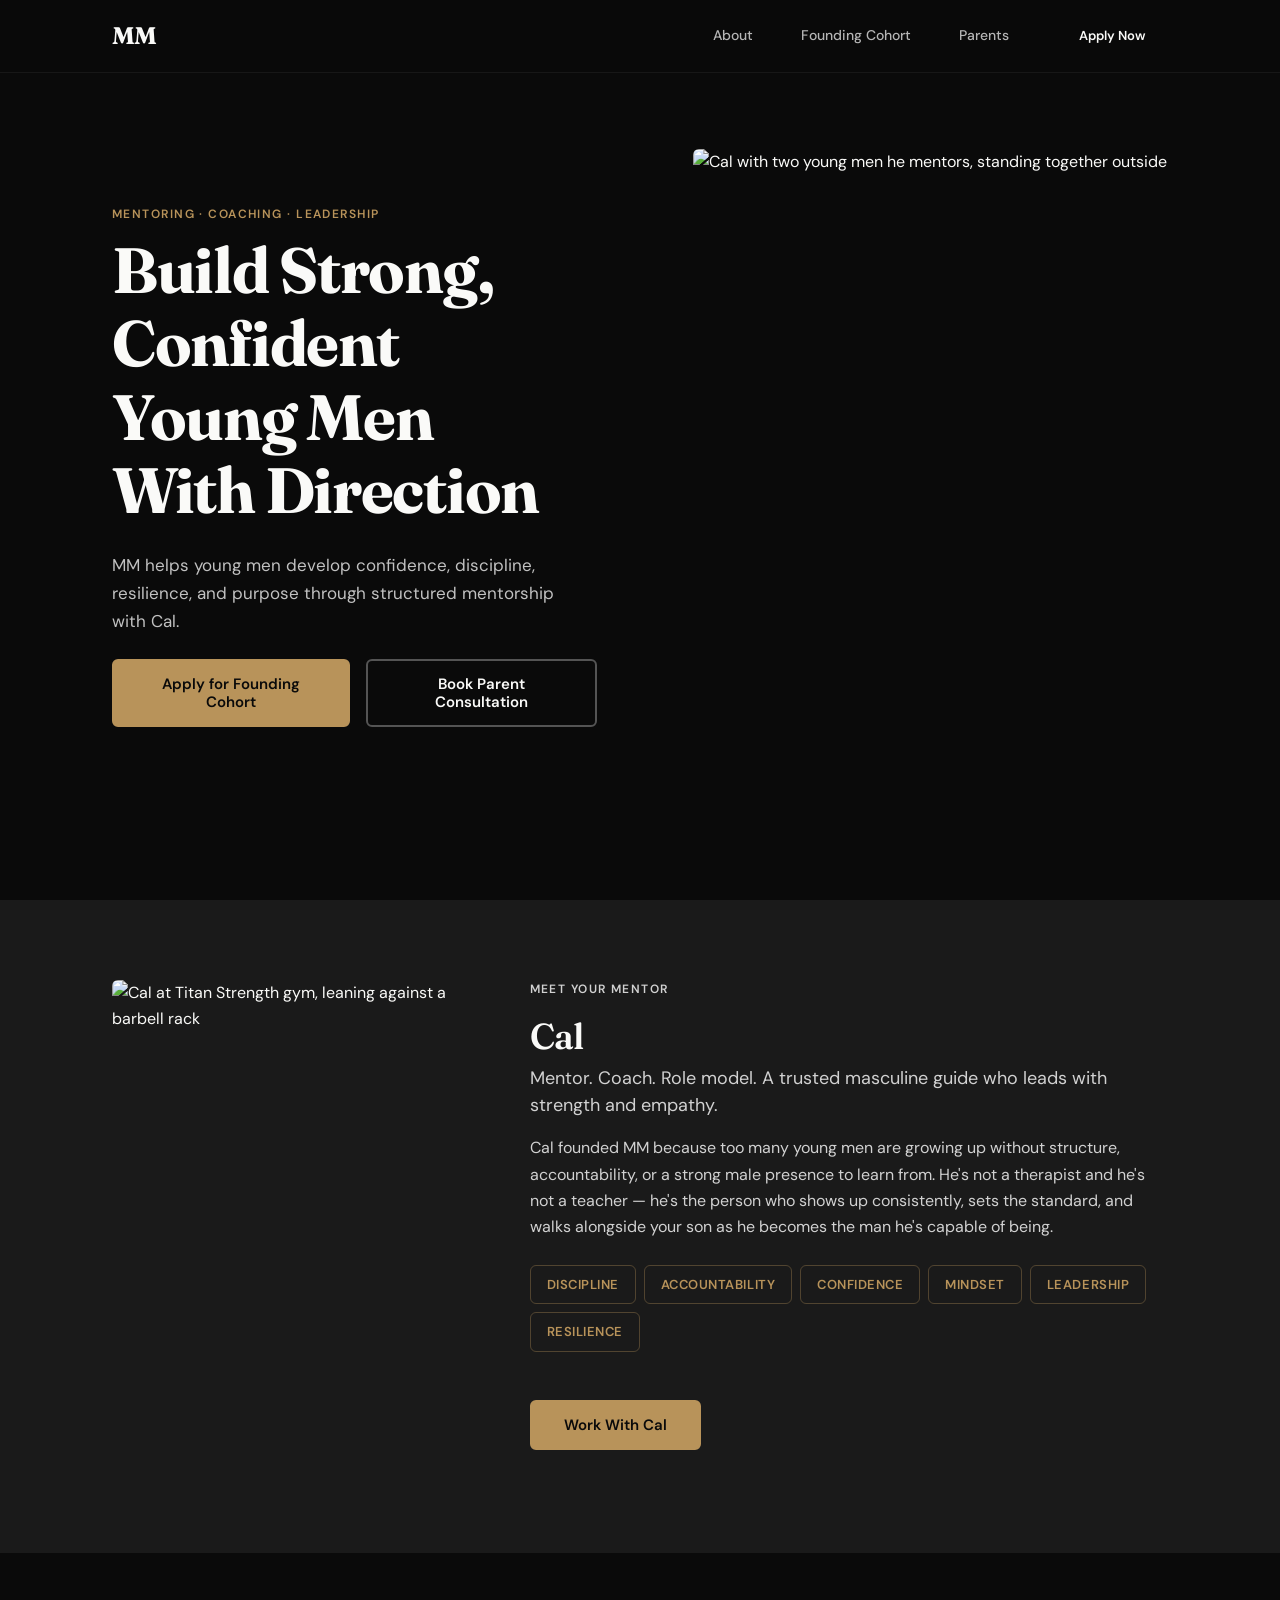
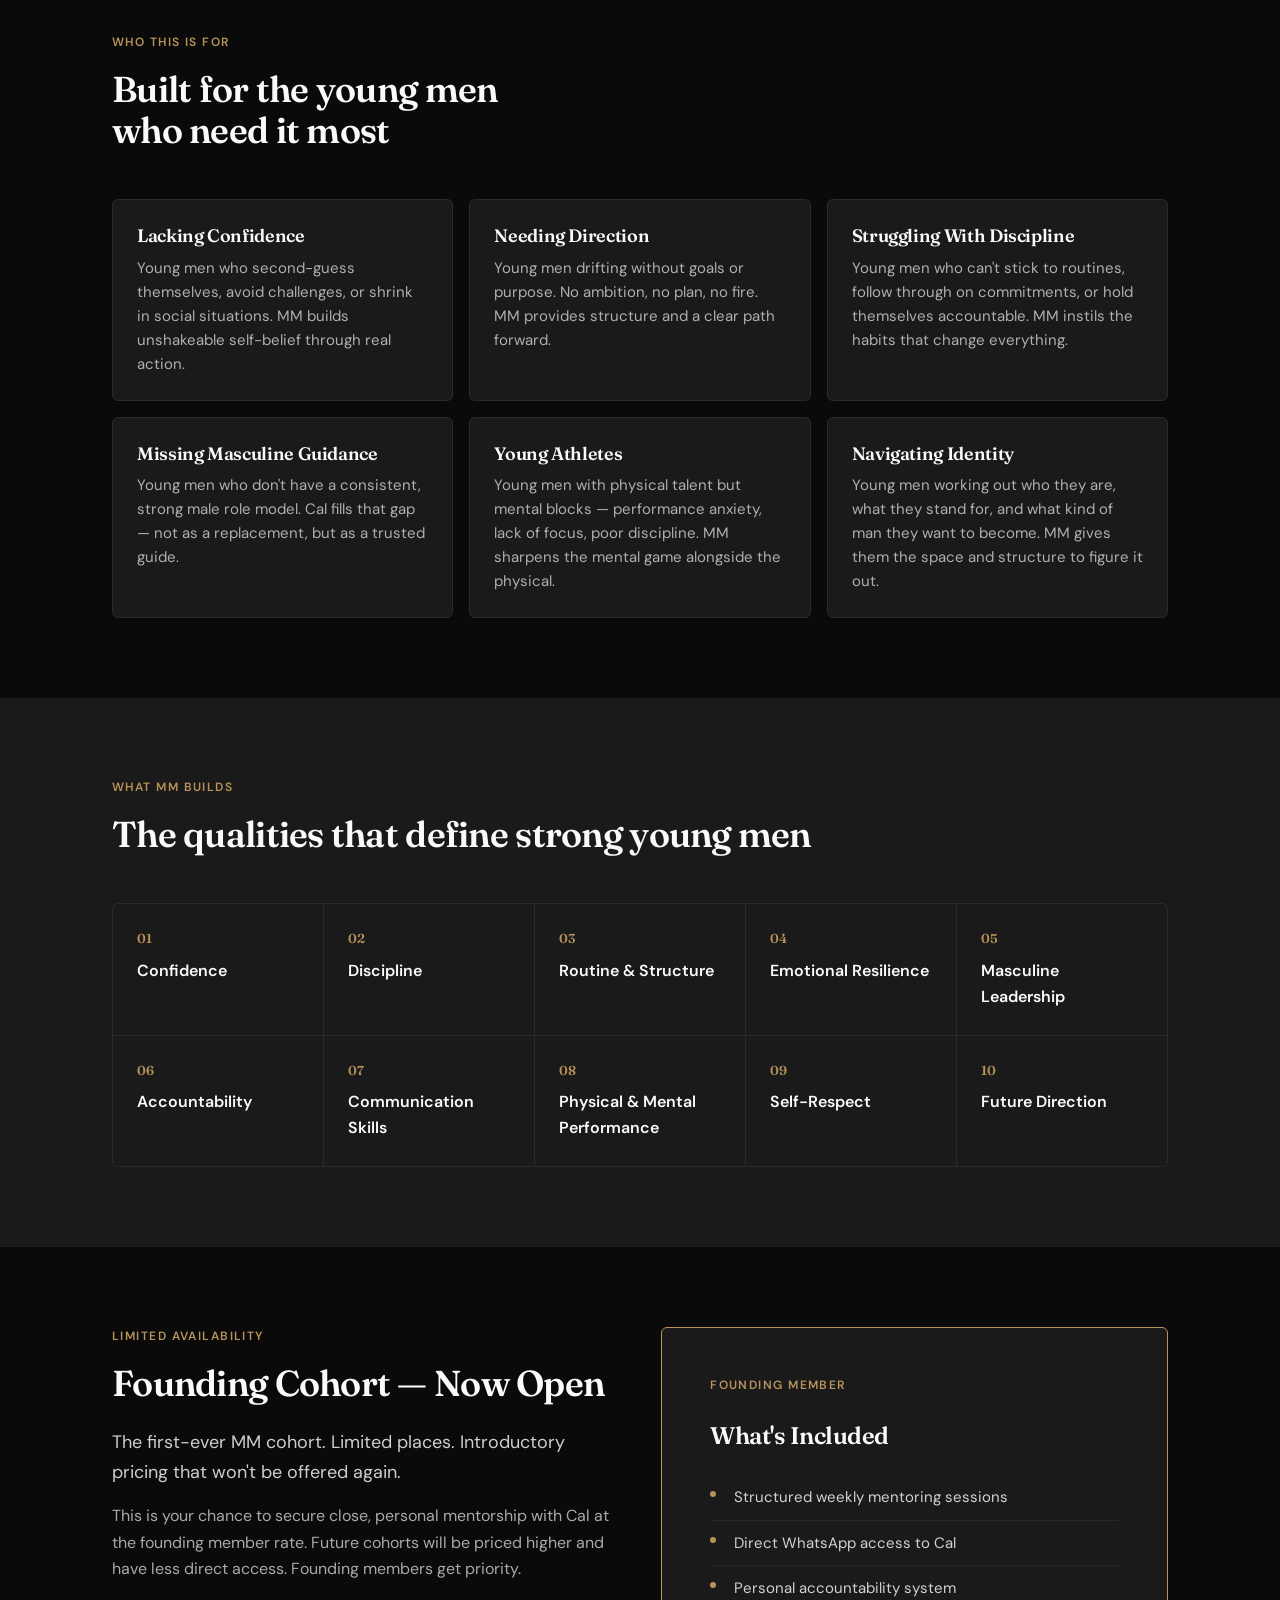
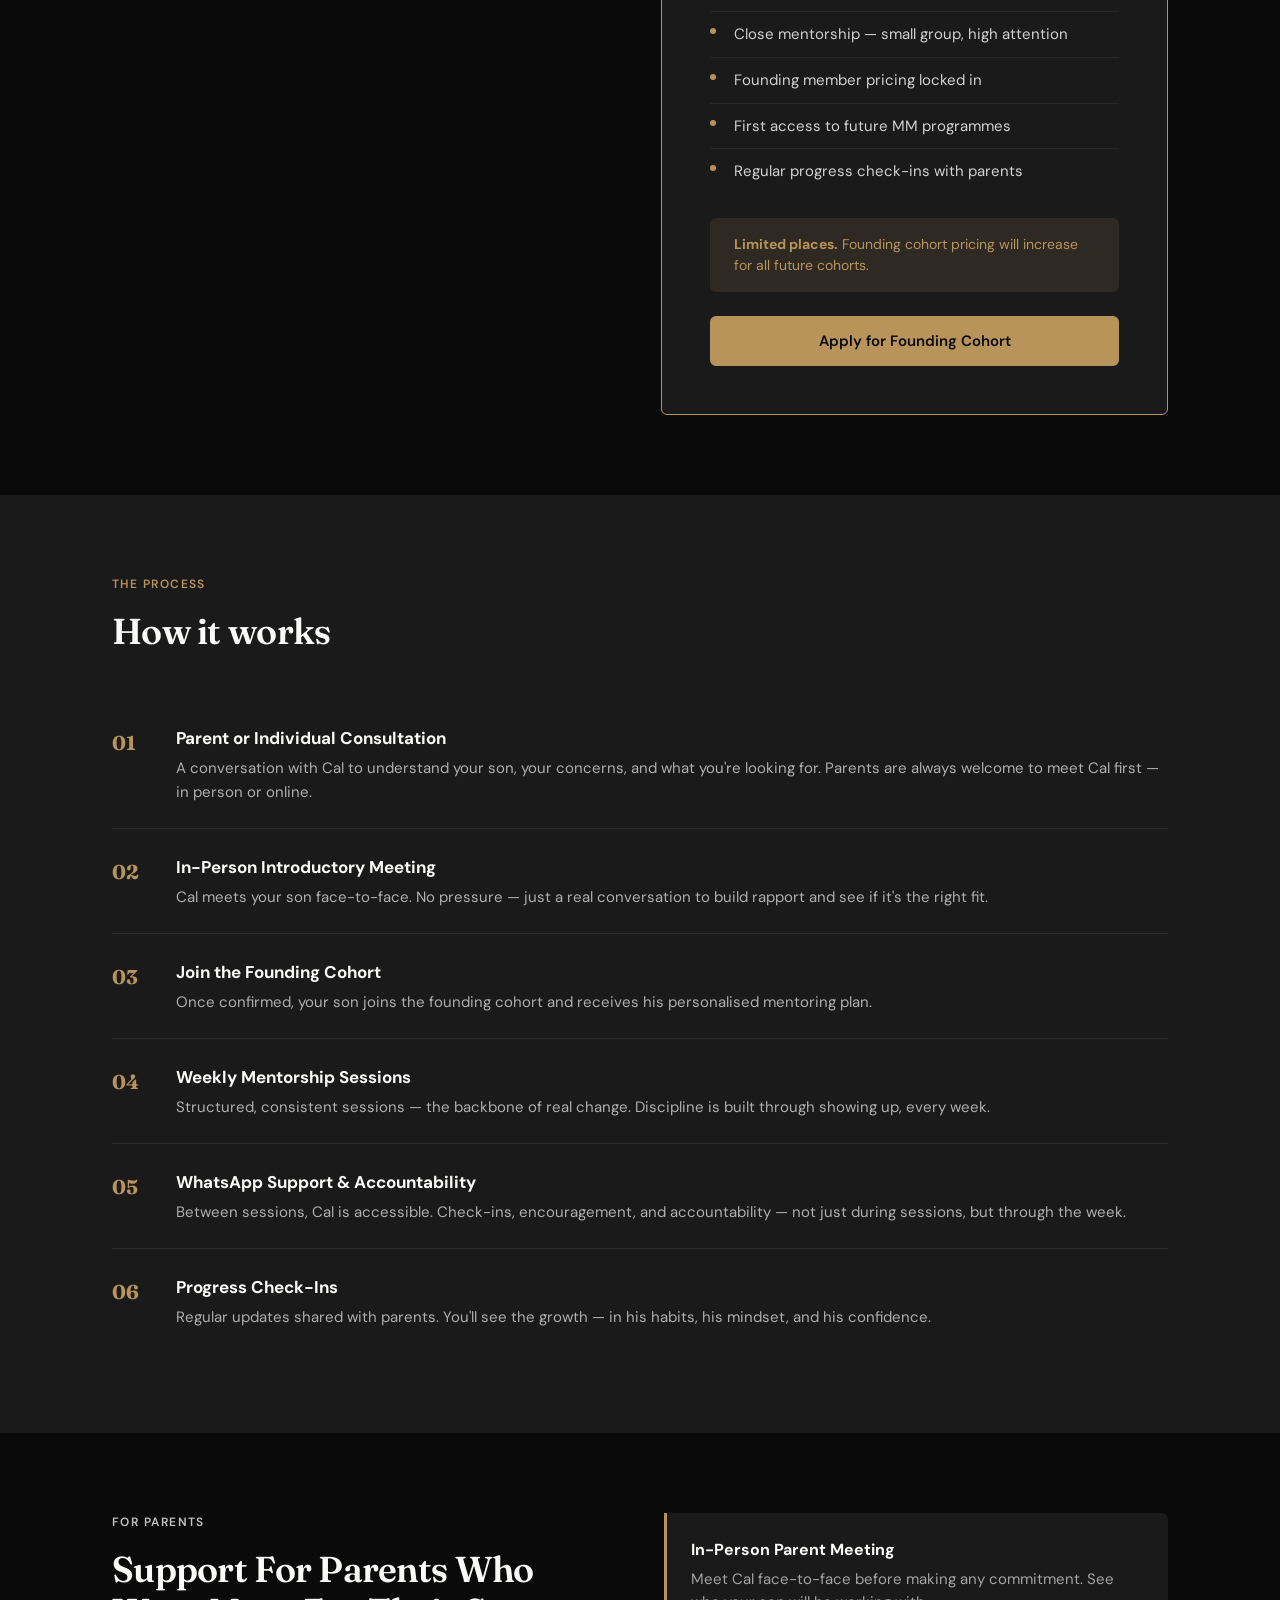
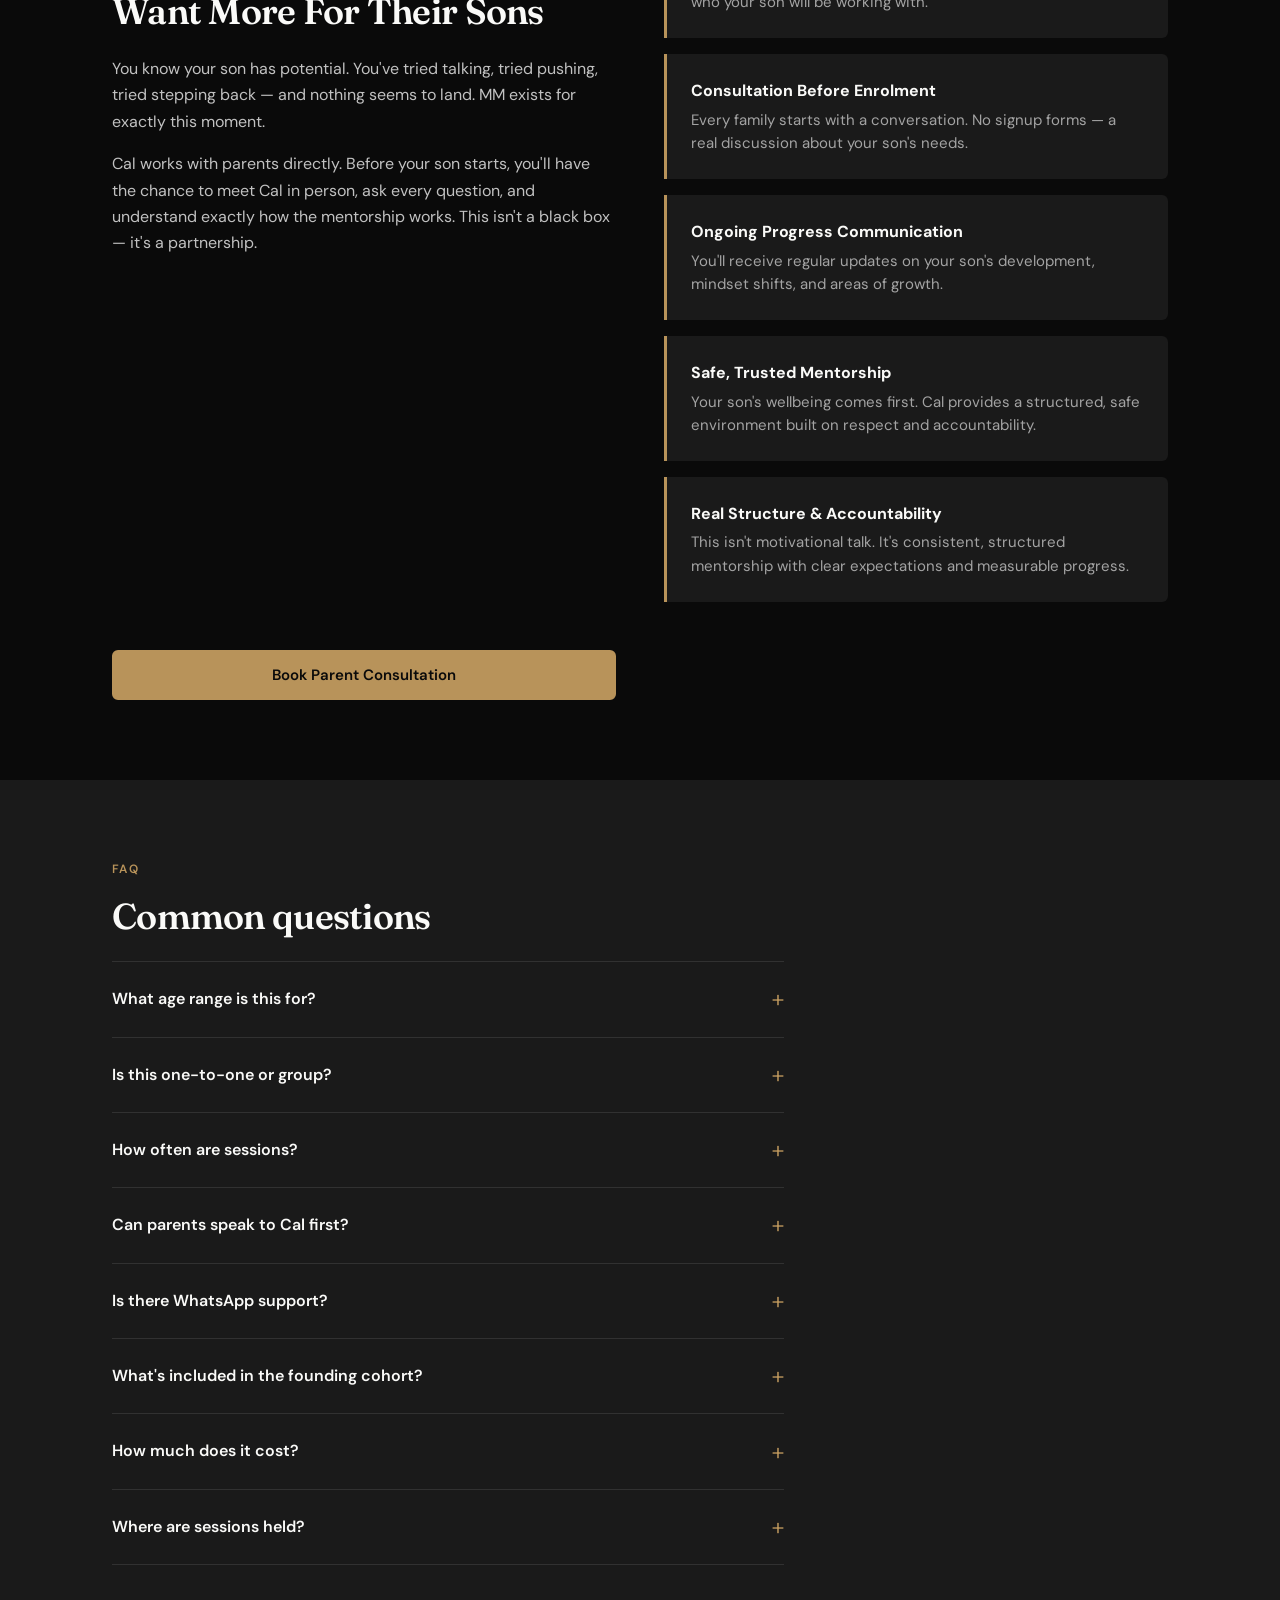
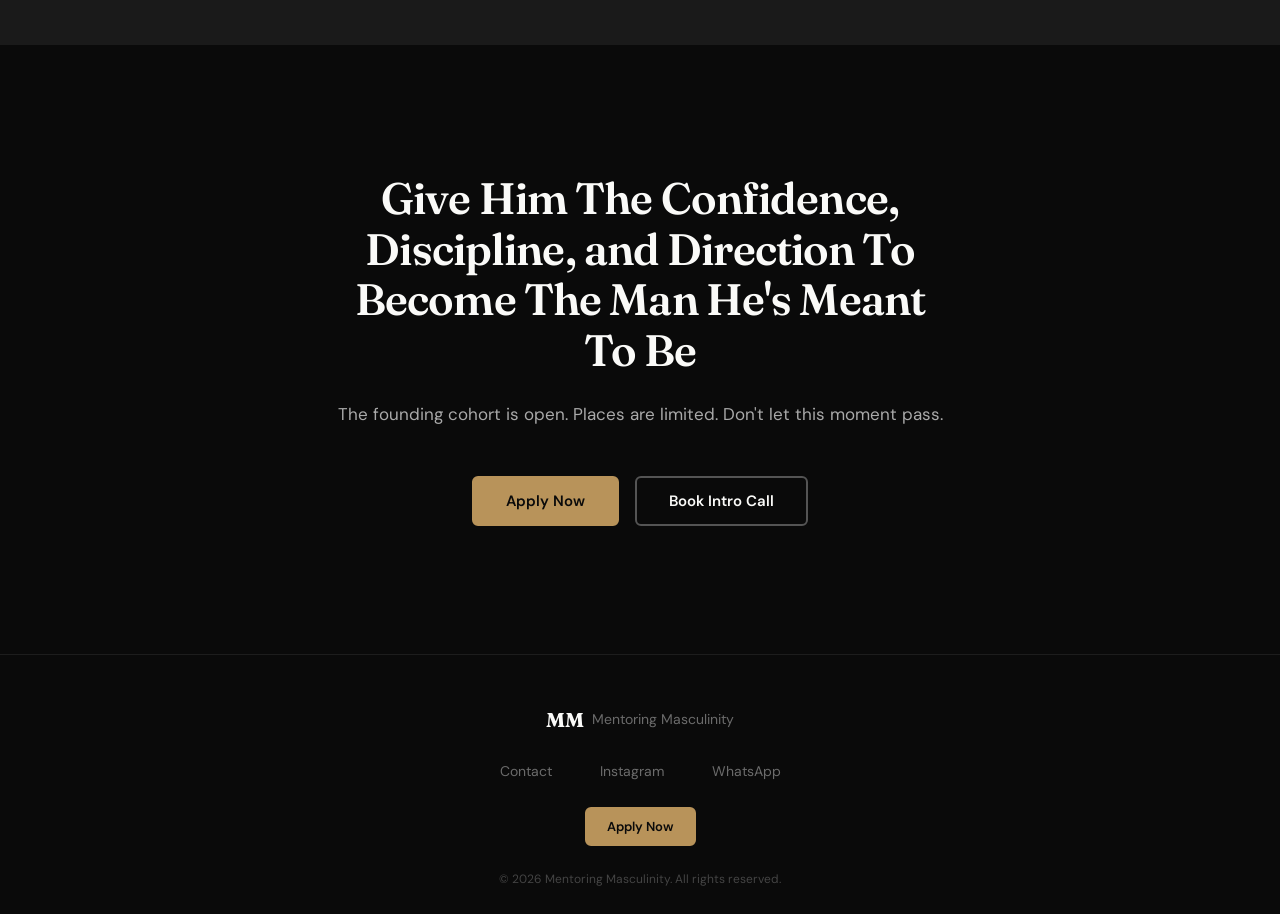
==== commit fda26998: "Update content: real photos, contact details, remove 'boys' references - Replace all 'boys' with 'yo" ====
--- a/index.html
+++ b/index.html
@@ -4,7 +4,7 @@
   <meta charset="UTF-8">
   <meta name="viewport" content="width=device-width, initial-scale=1.0">
   <title>MM | Mentoring Masculinity — Build Strong, Confident Young Men</title>
-  <meta name="description" content="MM helps boys and young men develop confidence, discipline, resilience, and purpose through structured mentorship with Cal.">
+  <meta name="description" content="MM helps young men develop confidence, discipline, resilience, and purpose through structured mentorship with Cal.">
   <link rel="preconnect" href="https://fonts.googleapis.com">
   <link rel="preconnect" href="https://fonts.gstatic.com" crossorigin>
   <link href="https://fonts.googleapis.com/css2?family=Fraunces:opsz,wght@9..144,400;9..144,600;9..144,700&family=DM+Sans:wght@400;500;600;700&display=swap" rel="stylesheet">
@@ -46,16 +46,14 @@
       <div class="hero-content">
         <p class="hero-tag">Mentoring &middot; Coaching &middot; Leadership</p>
         <h1>Build Strong, Confident Young&nbsp;Men With&nbsp;Direction</h1>
-        <p class="hero-sub">MM helps boys and young men develop confidence, discipline, resilience, and purpose through structured mentorship with&nbsp;Cal.</p>
+        <p class="hero-sub">MM helps young men develop confidence, discipline, resilience, and purpose through structured mentorship with&nbsp;Cal.</p>
         <div class="hero-ctas">
           <a href="#apply" class="btn btn--bronze">Apply for Founding Cohort</a>
           <a href="#parents" class="btn btn--outline">Book Parent Consultation</a>
         </div>
       </div>
       <div class="hero-image">
-        <div class="image-placeholder" aria-label="Cal mentoring a young man in a performance environment">
-          <span>Hero image — mentor coaching young man</span>
-        </div>
+        <img src="images/cal-with-young-men.jpg" alt="Cal with two young men he mentors, standing together outside" loading="eager" width="800" height="800">
       </div>
     </div>
   </section>
@@ -68,9 +66,7 @@
     <div class="container">
       <div class="about-layout">
         <div class="about-photo">
-          <div class="image-placeholder image-placeholder--portrait" aria-label="Photo of Cal">
-            <span>Cal's photo</span>
-          </div>
+          <img src="images/cal-gym.jpg" alt="Cal at Titan Strength gym, leaning against a barbell rack" loading="lazy" width="800" height="1067">
         </div>
         <div class="about-text">
           <p class="section-tag">Meet Your Mentor</p>
@@ -102,7 +98,7 @@
       <div class="card-grid">
         <div class="card">
           <h3>Lacking Confidence</h3>
-          <p>Teenage boys who second-guess themselves, avoid challenges, or shrink in social situations. MM builds unshakeable self-belief through real action.</p>
+          <p>Young men who second-guess themselves, avoid challenges, or shrink in social situations. MM builds unshakeable self-belief through real action.</p>
         </div>
         <div class="card">
           <h3>Needing Direction</h3>
@@ -110,7 +106,7 @@
         </div>
         <div class="card">
           <h3>Struggling With Discipline</h3>
-          <p>Boys who can't stick to routines, follow through on commitments, or hold themselves accountable. MM instils the habits that change everything.</p>
+          <p>Young men who can't stick to routines, follow through on commitments, or hold themselves accountable. MM instils the habits that change everything.</p>
         </div>
         <div class="card">
           <h3>Missing Masculine Guidance</h3>
@@ -118,7 +114,7 @@
         </div>
         <div class="card">
           <h3>Young Athletes</h3>
-          <p>Boys with physical talent but mental blocks — performance anxiety, lack of focus, poor discipline. MM sharpens the mental game alongside the physical.</p>
+          <p>Young men with physical talent but mental blocks — performance anxiety, lack of focus, poor discipline. MM sharpens the mental game alongside the physical.</p>
         </div>
         <div class="card">
           <h3>Navigating Identity</h3>
@@ -323,7 +319,7 @@
       <div class="faq-list">
         <details>
           <summary>What age range is this for?</summary>
-          <p>MM works with boys and young men aged 10 to 18. The mentoring approach adapts to each individual's maturity and stage of development.</p>
+          <p>MM works with young men aged 10 to 18. The mentoring approach adapts to each individual's maturity and stage of development.</p>
         </details>
         <details>
           <summary>Is this one-to-one or group?</summary>
@@ -383,9 +379,9 @@
         <span class="footer-name">Mentoring Masculinity</span>
       </div>
       <div class="footer-links">
-        <a href="mailto:hello@mentoringmasculinity.com">Contact</a>
+        <a href="mailto:callum@titanstrengthgym.co.uk">Contact</a>
         <a href="https://instagram.com/mentoringmasculinity" target="_blank" rel="noopener">Instagram</a>
-        <a href="https://wa.me/YOUR-NUMBER" target="_blank" rel="noopener">WhatsApp</a>
+        <a href="https://wa.me/447395828511" target="_blank" rel="noopener">WhatsApp</a>
       </div>
       <a href="#apply" class="btn btn--sm btn--bronze">Apply Now</a>
       <p class="footer-copy">&copy; 2026 Mentoring Masculinity. All rights reserved.</p>
--- a/styles.css
+++ b/styles.css
@@ -349,9 +349,13 @@
   width: 100%;
 }
 
-.hero-image .image-placeholder {
+.hero-image img {
   width: 100%;
-  aspect-ratio: 4 / 3;
+  height: auto;
+  aspect-ratio: 1 / 1;
+  object-fit: cover;
+  object-position: center top;
+  border-radius: var(--radius);
 }
 
 
@@ -373,8 +377,13 @@
   max-width: 20rem;
 }
 
-.about-photo .image-placeholder {
+.about-photo img {
   width: 100%;
+  height: auto;
+  aspect-ratio: 3 / 4;
+  object-fit: cover;
+  object-position: center top;
+  border-radius: var(--radius);
 }
 
 .about h2 {
@@ -890,7 +899,7 @@
     flex: 0 0 45%;
   }
 
-  .hero-image .image-placeholder {
+  .hero-image img {
     aspect-ratio: 3 / 4;
   }
 
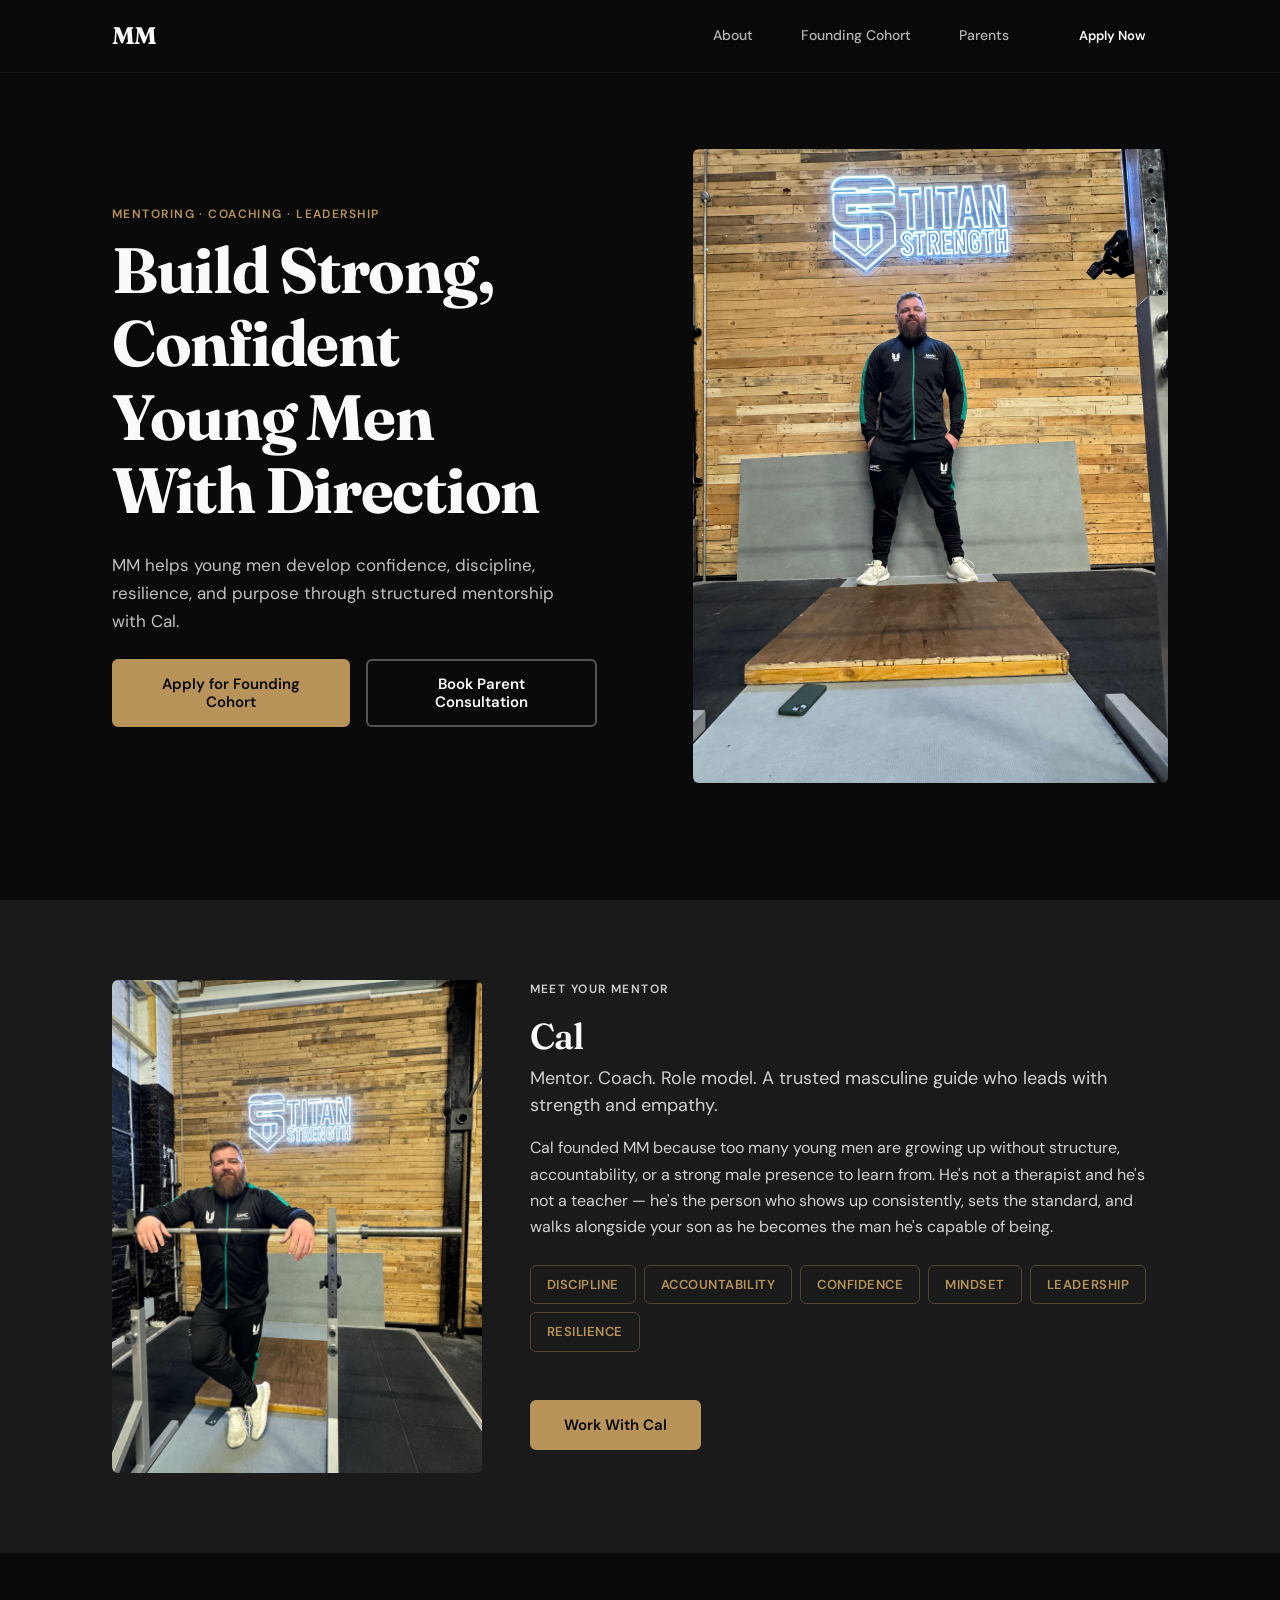
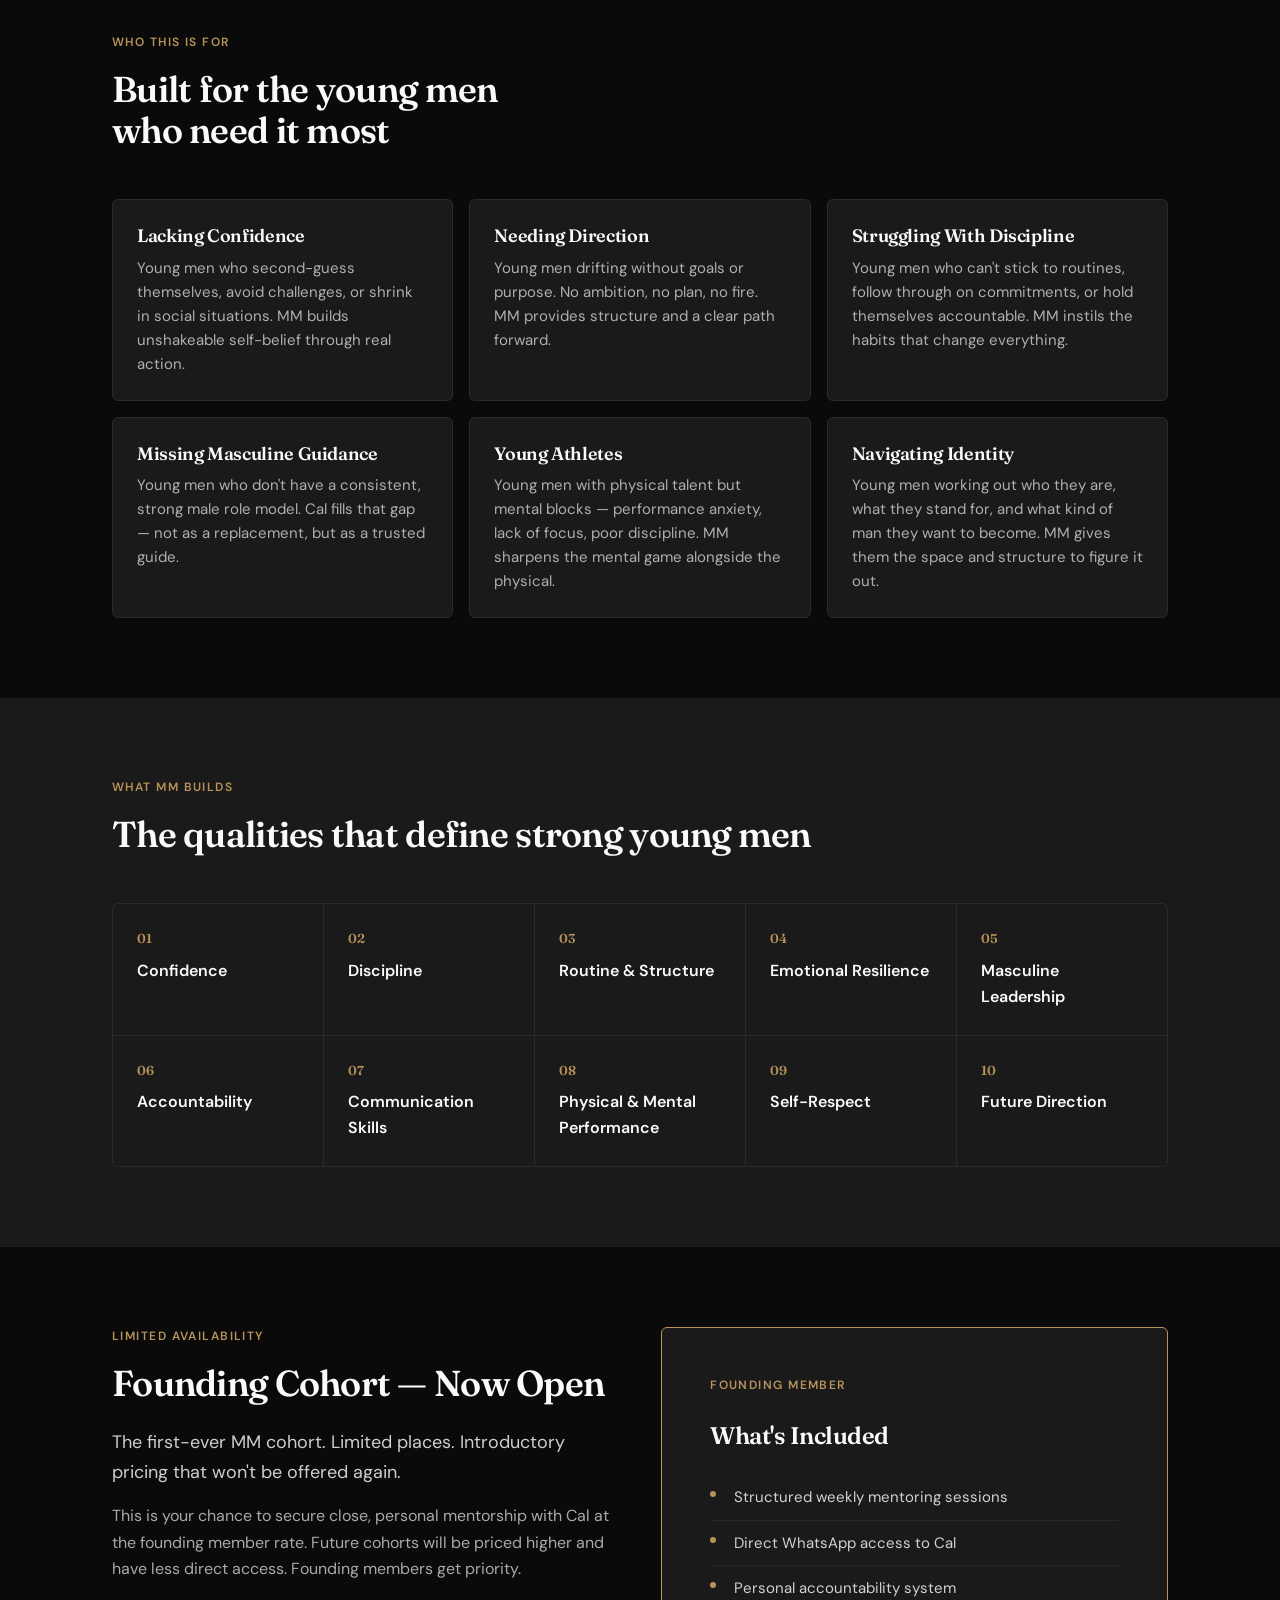
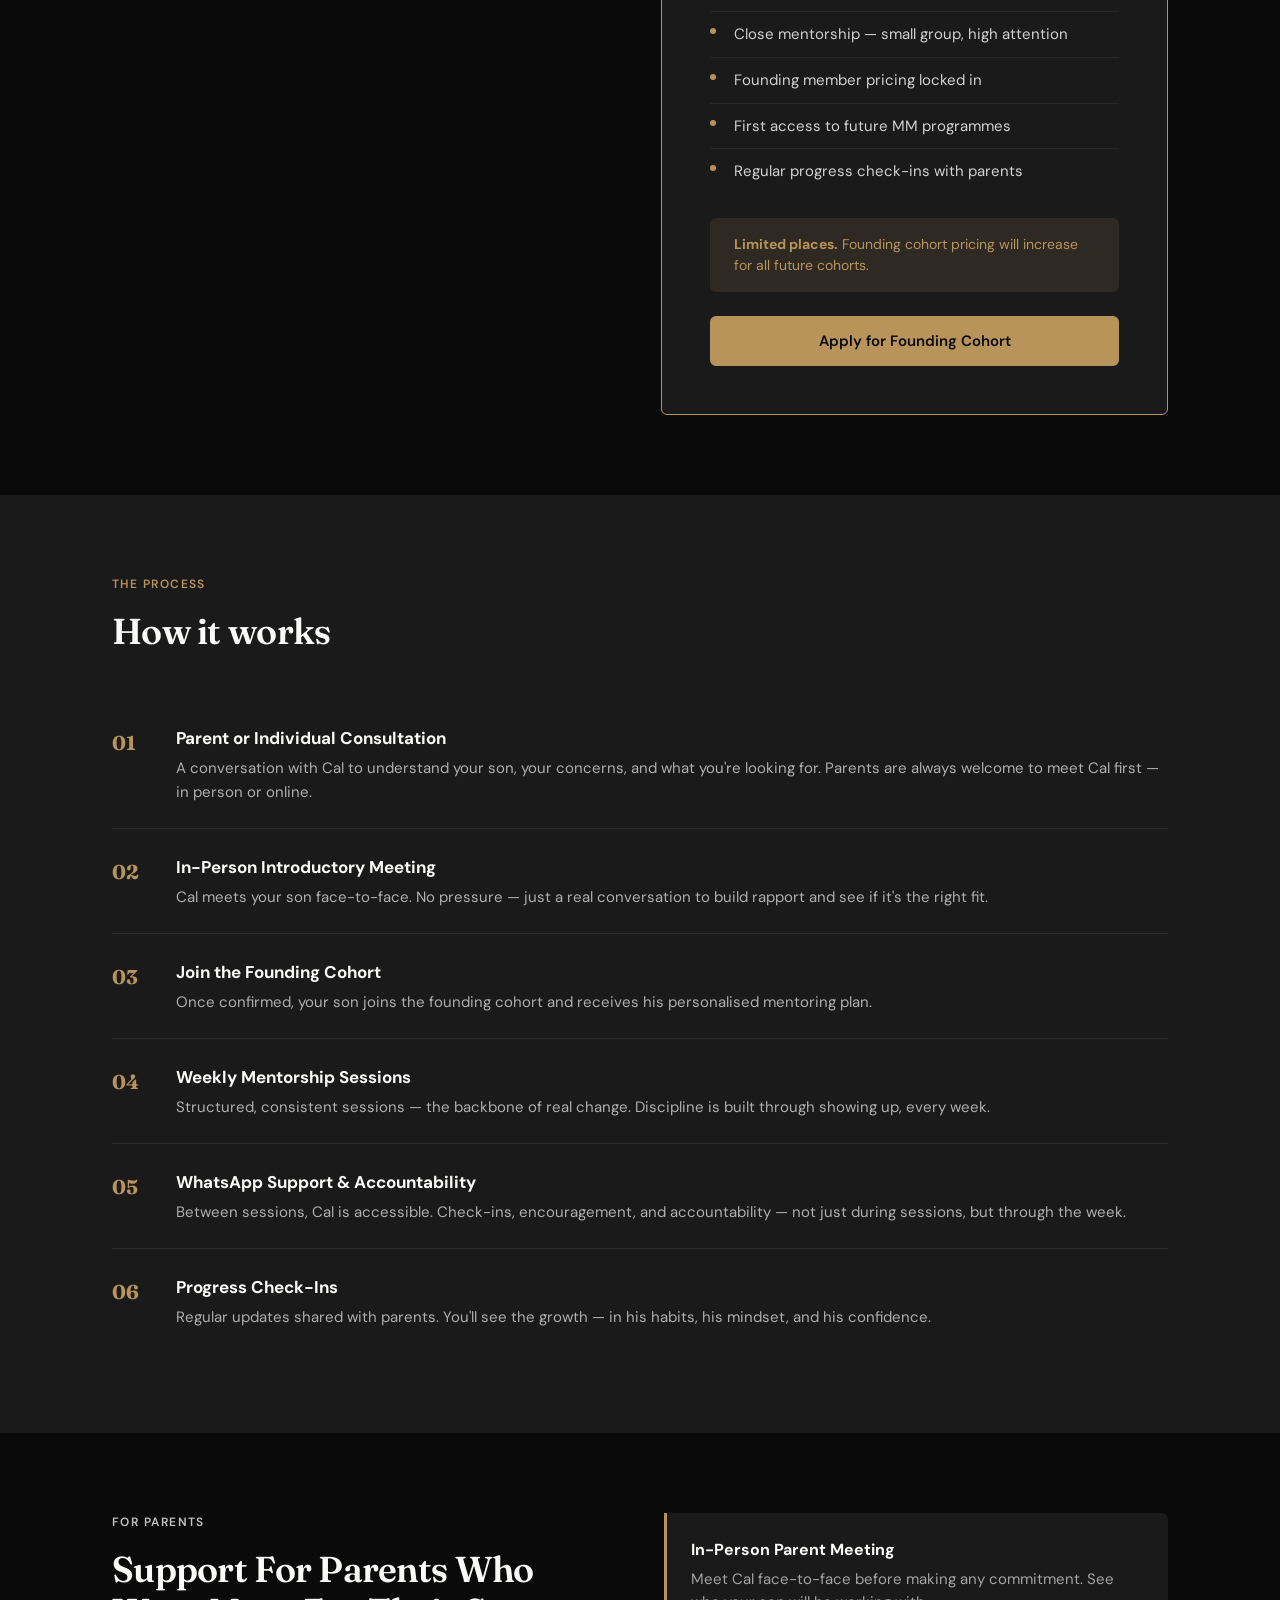
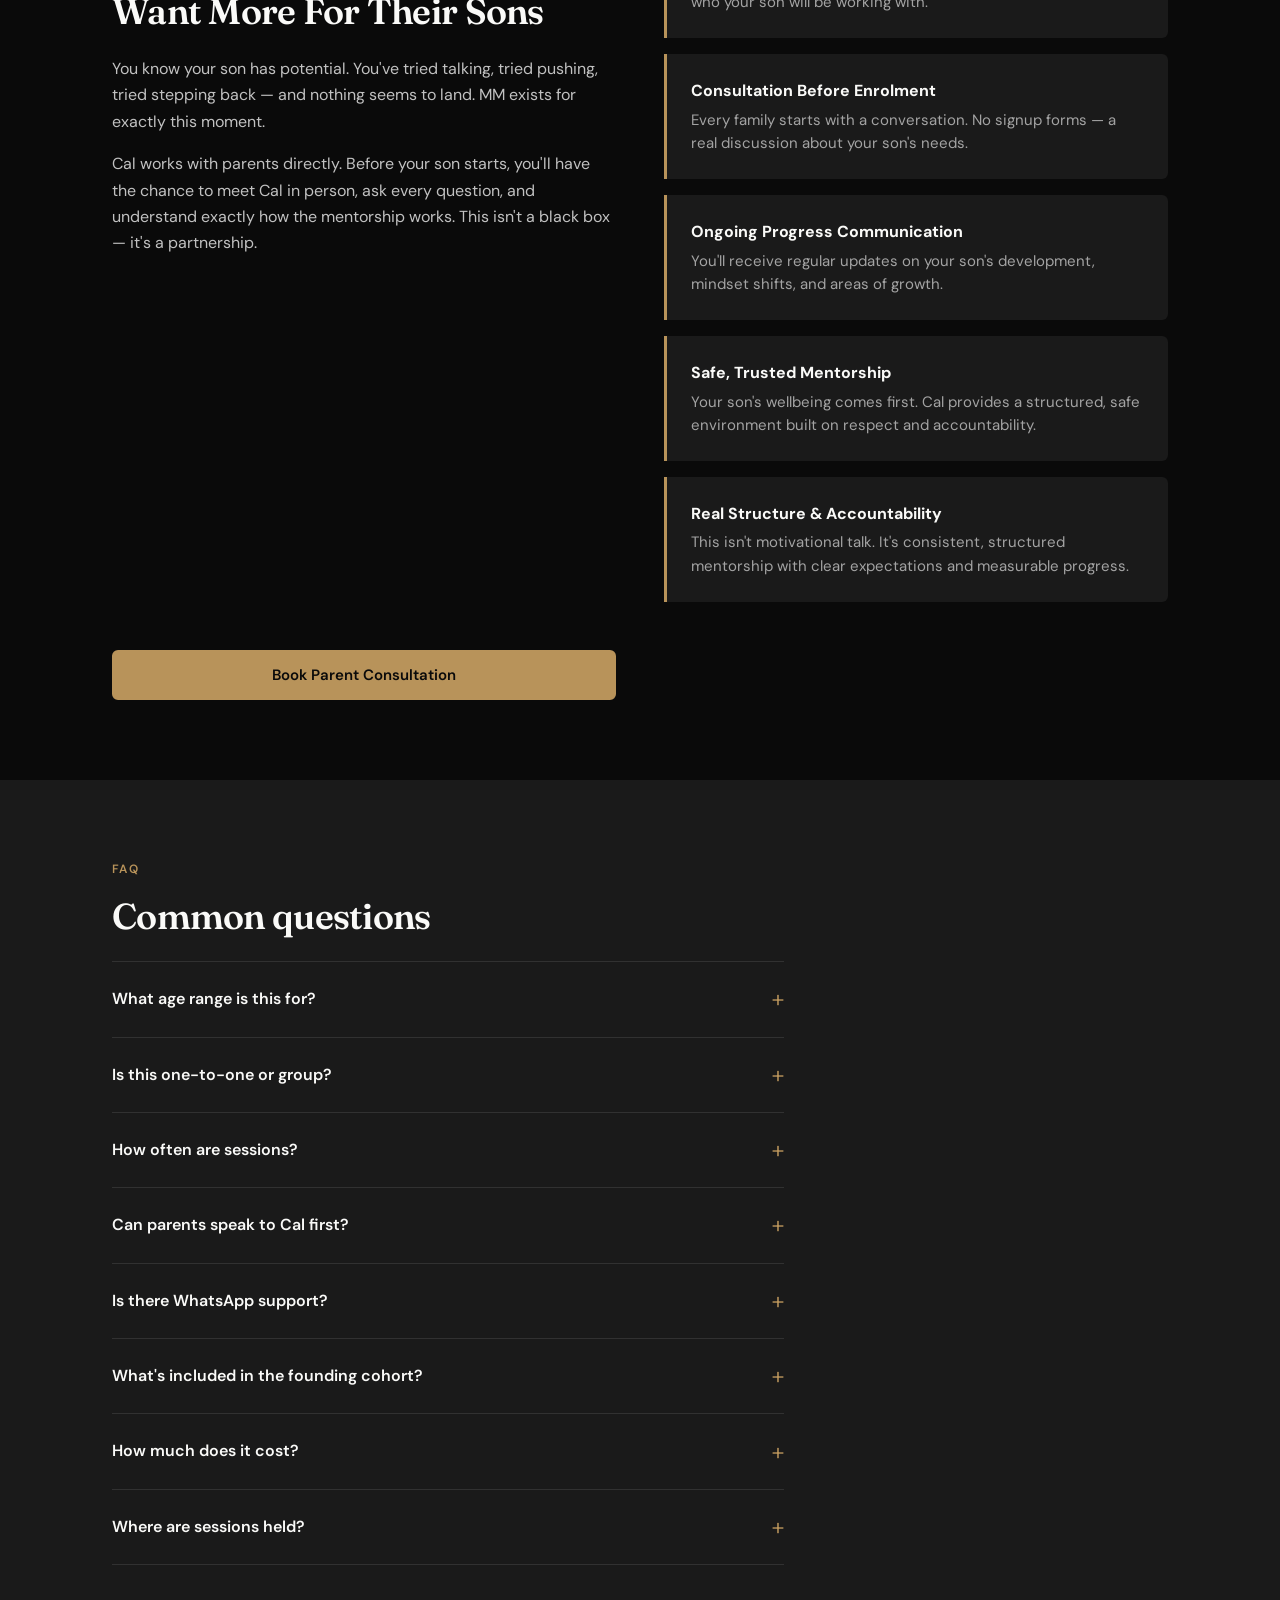
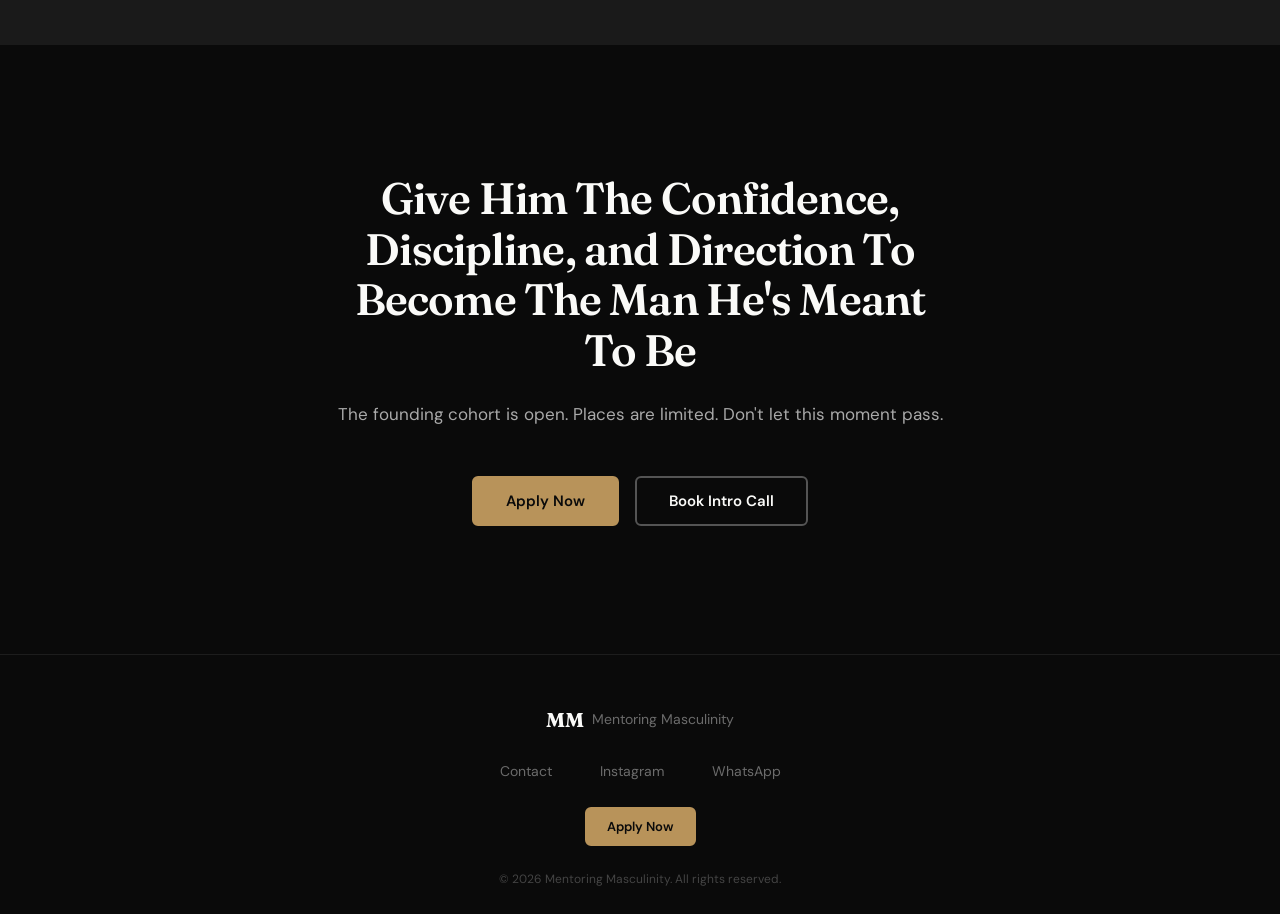
==== commit 1186cd7c: "Move photos to images/ directory and update HTML references - Moved IMG_4837.jpeg → images/cal-gym.j" ====
--- a/index.html
+++ b/index.html
@@ -53,7 +53,7 @@
         </div>
       </div>
       <div class="hero-image">
-        <img src="images/cal-with-young-men.jpg" alt="Cal with two young men he mentors, standing together outside" loading="eager" width="800" height="800">
+        <img src="images/cal-gym-wide.jpeg" alt="Cal at Titan Strength gym" loading="eager" width="800" height="800">
       </div>
     </div>
   </section>
@@ -66,7 +66,7 @@
     <div class="container">
       <div class="about-layout">
         <div class="about-photo">
-          <img src="images/cal-gym.jpg" alt="Cal at Titan Strength gym, leaning against a barbell rack" loading="lazy" width="800" height="1067">
+          <img src="images/cal-gym.jpeg" alt="Cal at Titan Strength gym, leaning against a barbell rack" loading="lazy" width="800" height="1067">
         </div>
         <div class="about-text">
           <p class="section-tag">Meet Your Mentor</p>
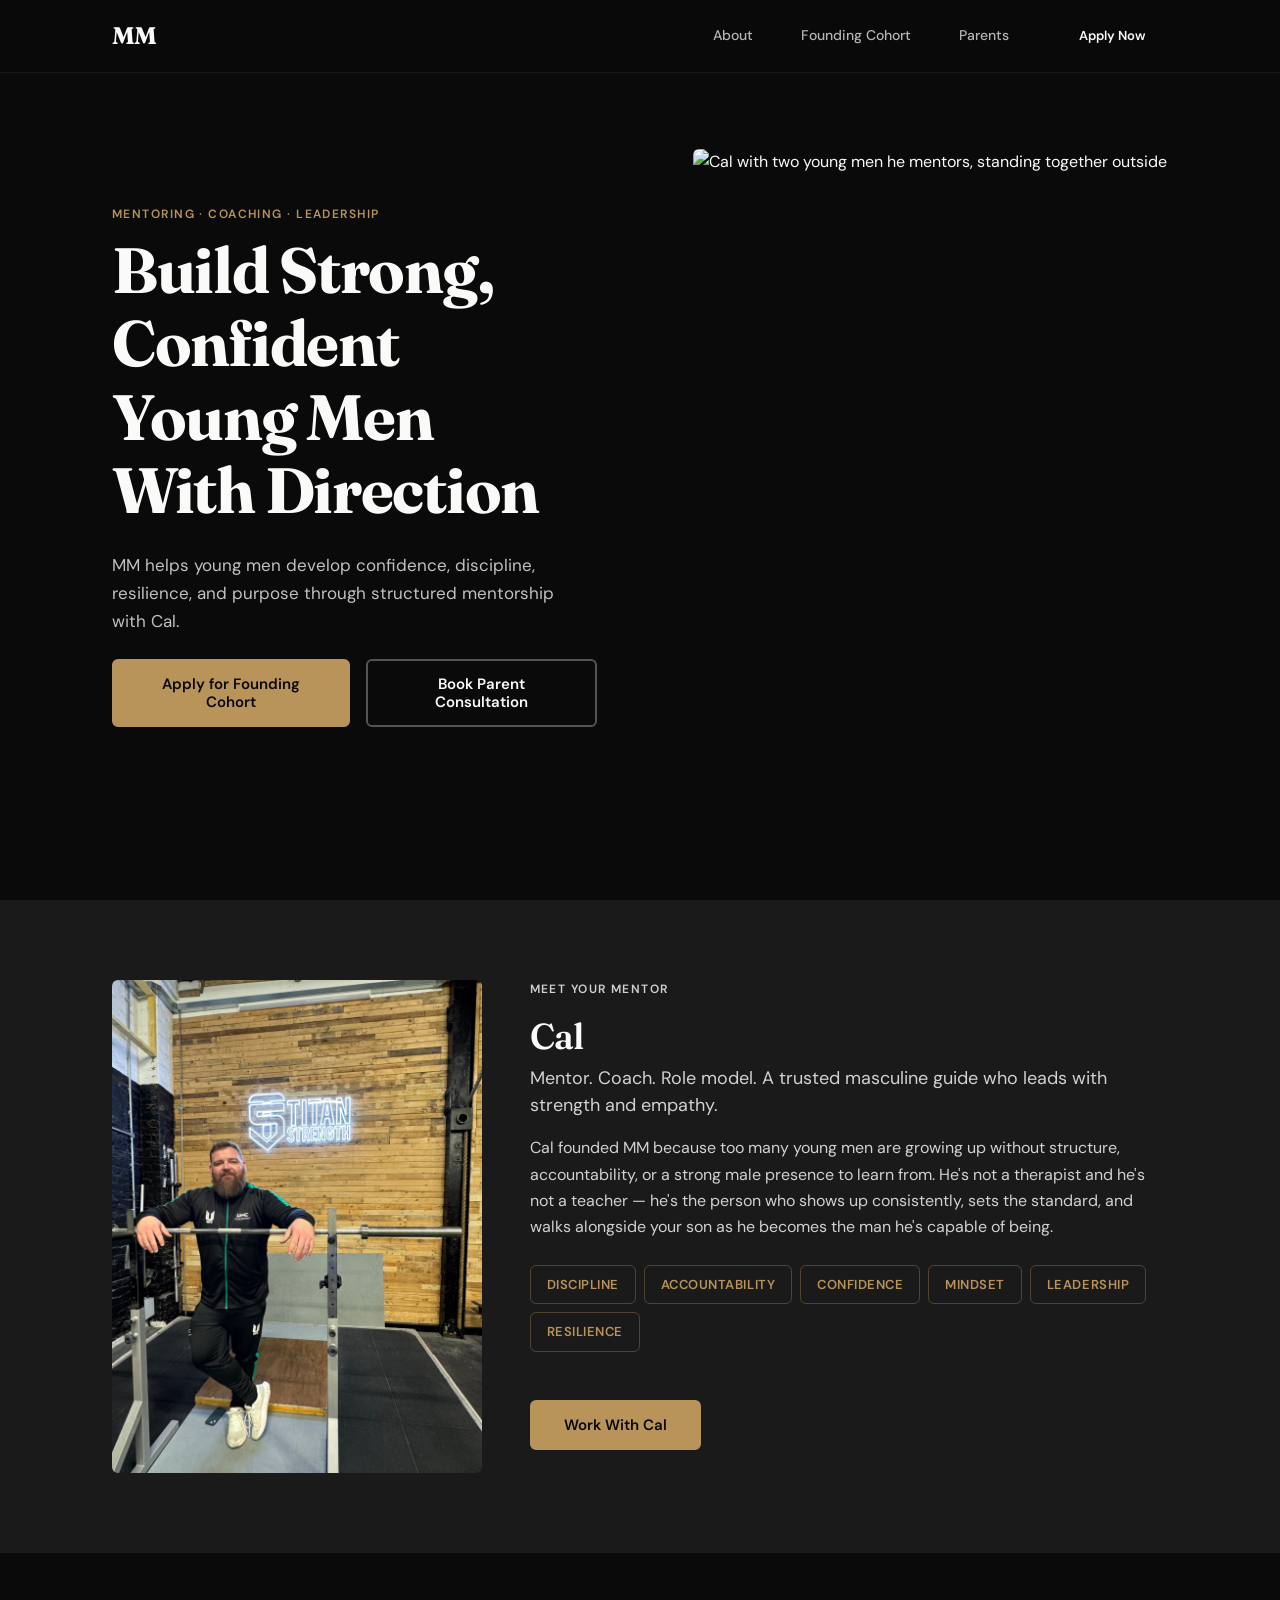
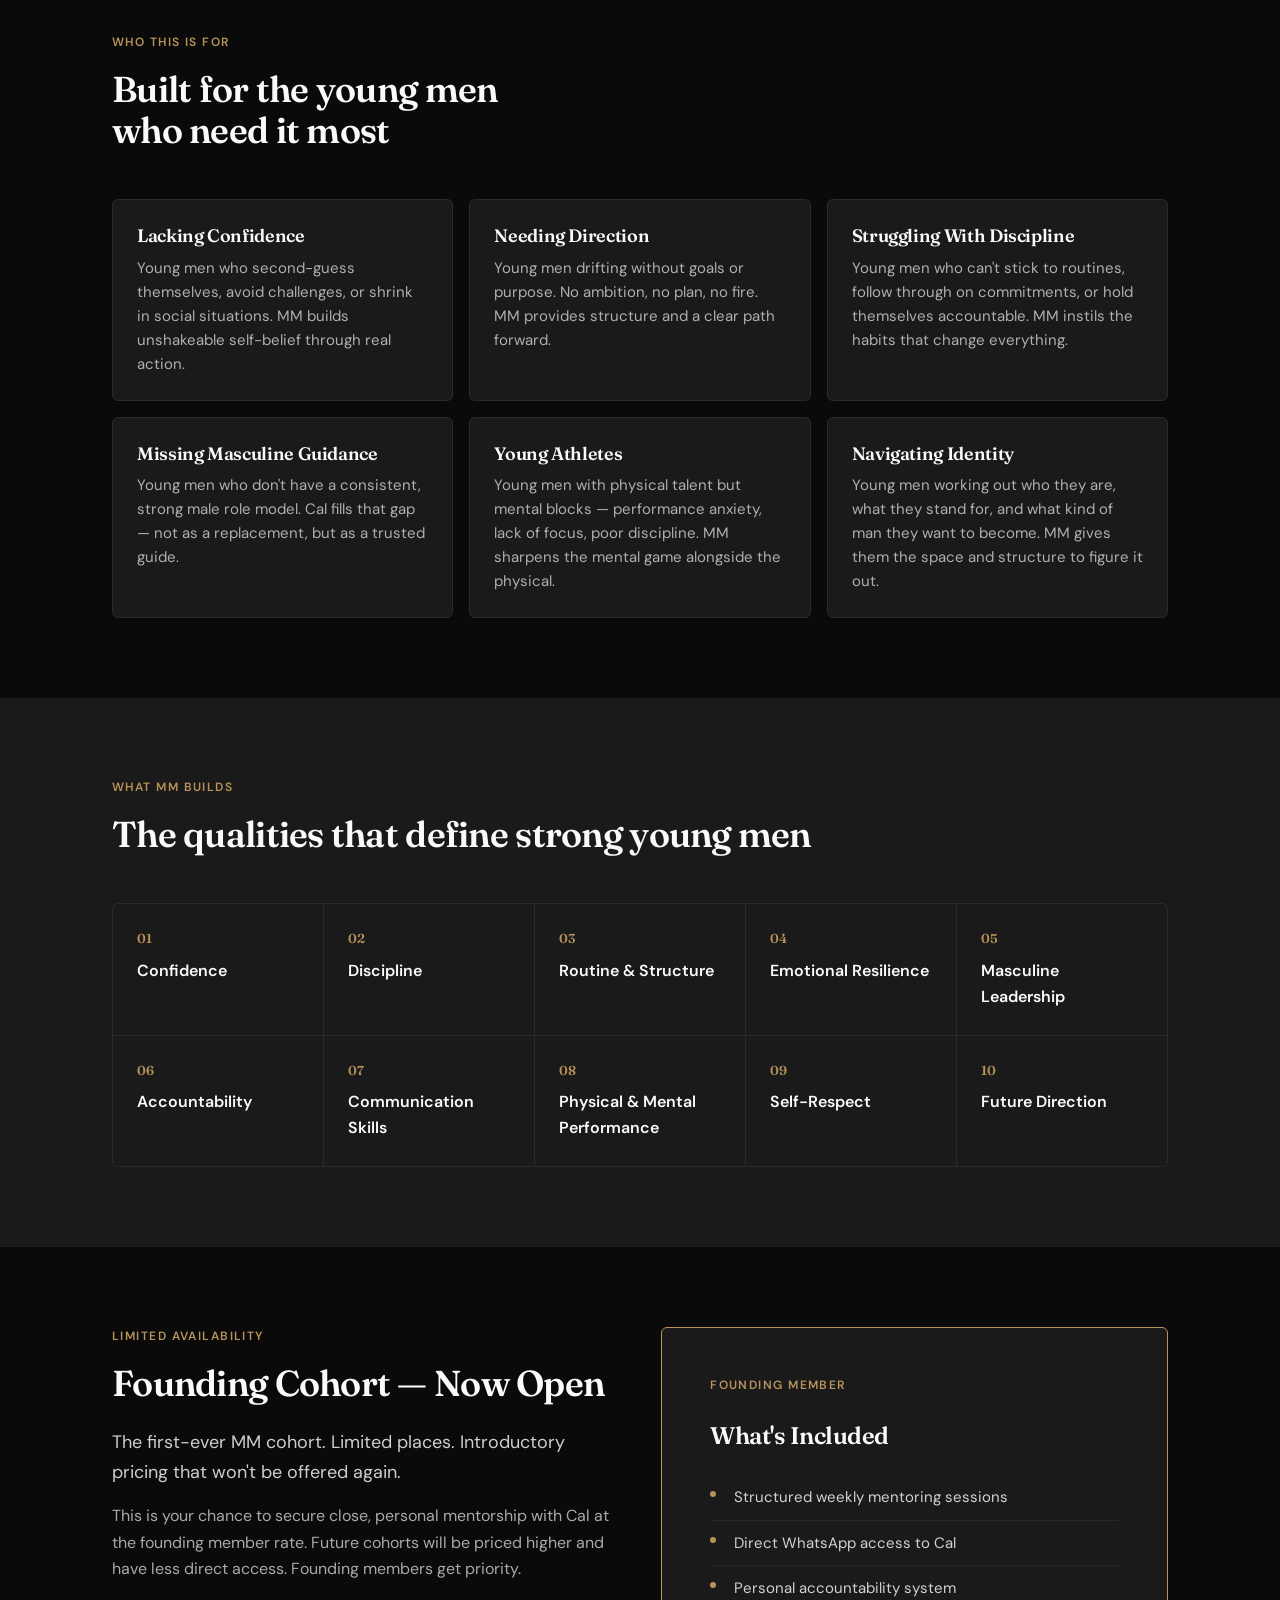
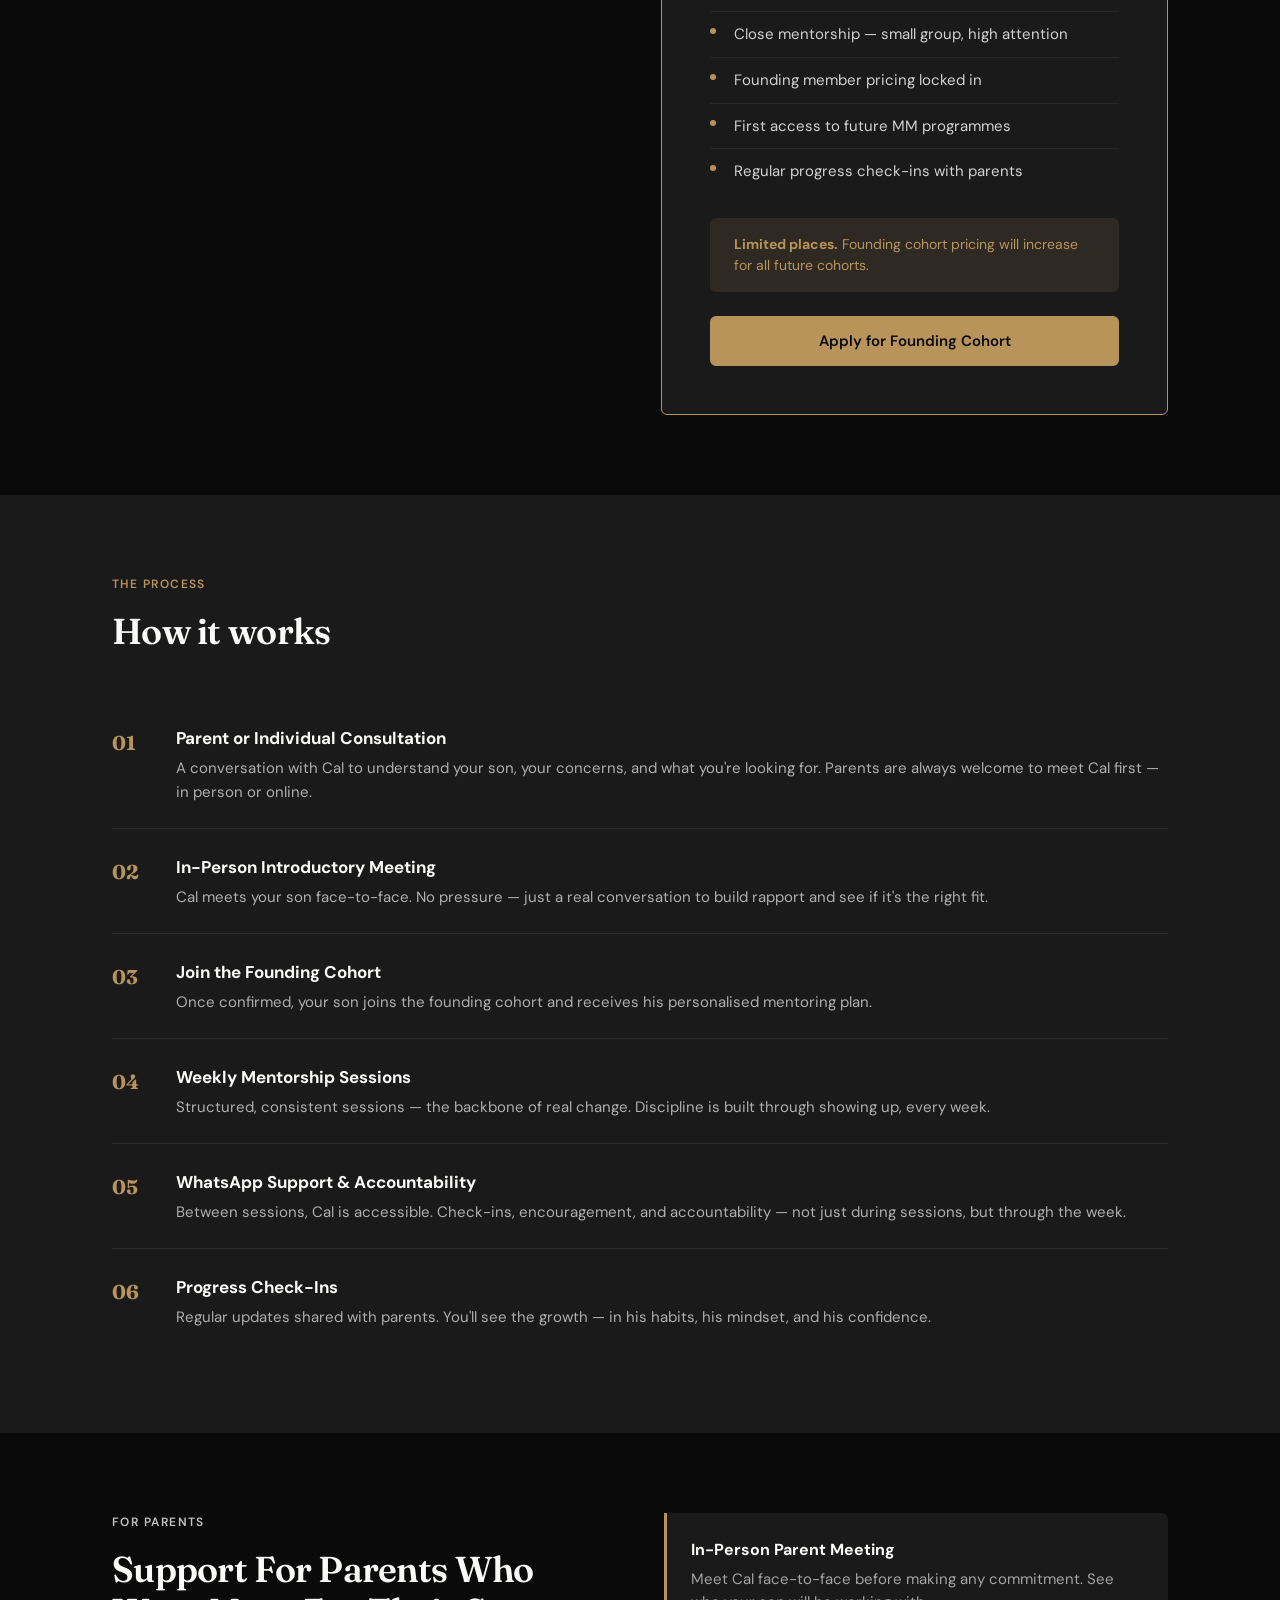
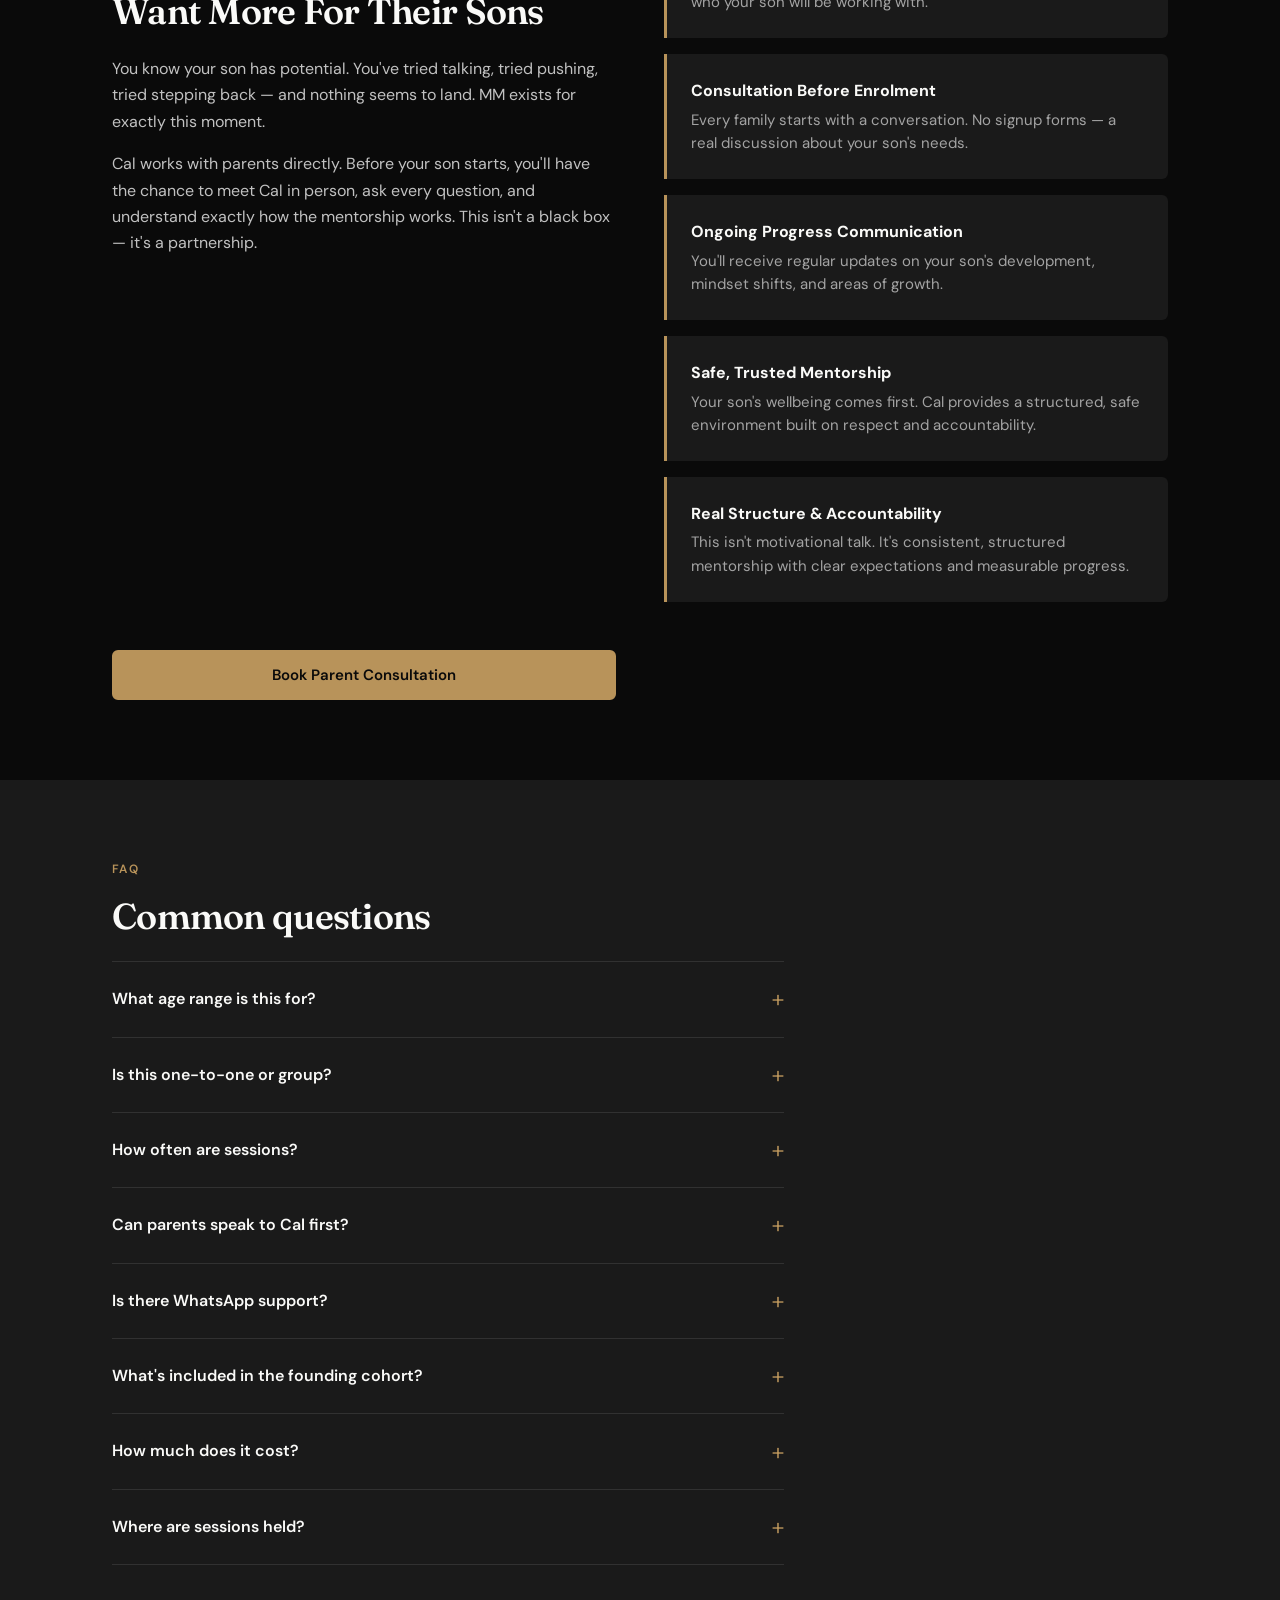
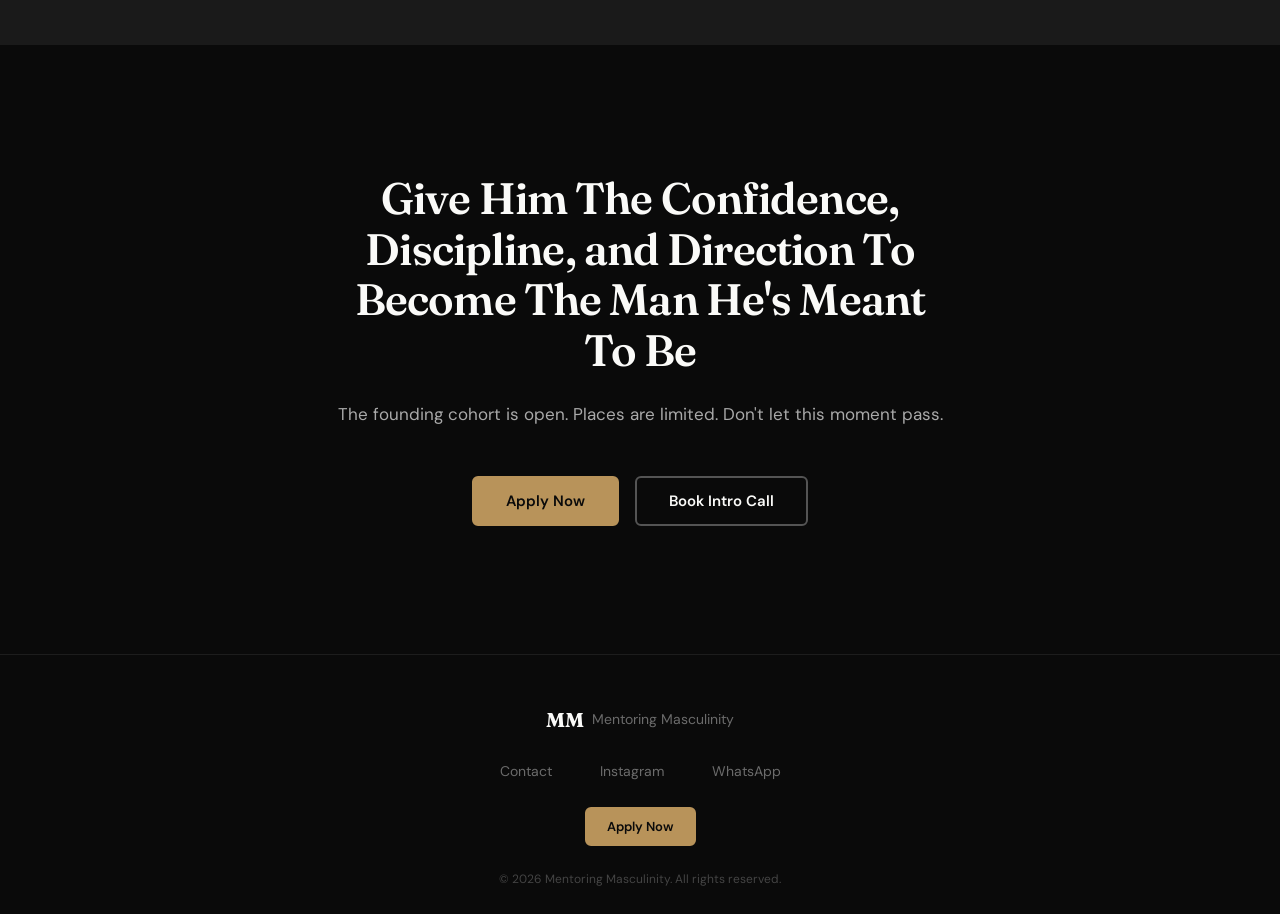
==== commit 20387c43: "Add group photo to Hero section - Moved IMG_4817.jpeg → images/cal-with-young-men.jpeg - Updated Her" ====
--- a/index.html
+++ b/index.html
@@ -53,7 +53,7 @@
         </div>
       </div>
       <div class="hero-image">
-        <img src="images/cal-gym-wide.jpeg" alt="Cal at Titan Strength gym" loading="eager" width="800" height="800">
+        <img src="images/cal-with-young-men.jpeg" alt="Cal with two young men he mentors, standing together outside" loading="eager" width="800" height="1000">
       </div>
     </div>
   </section>
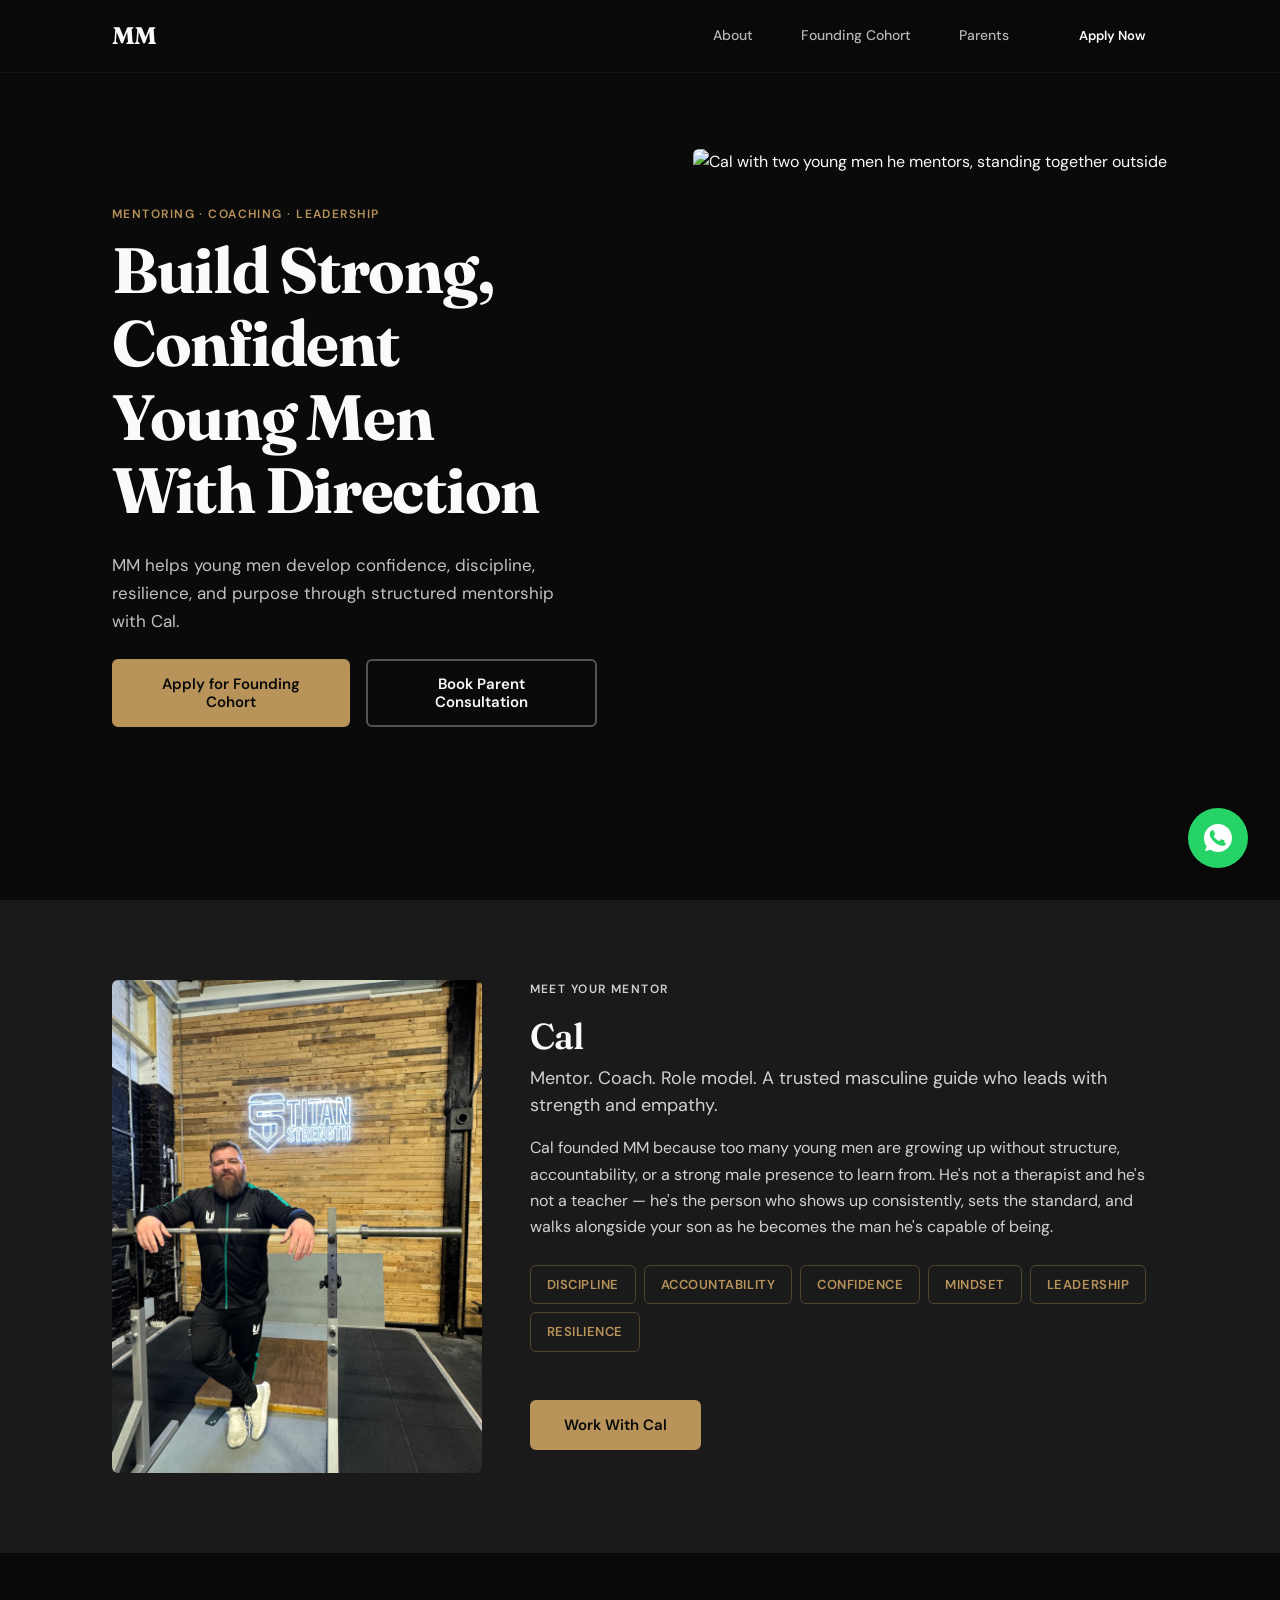
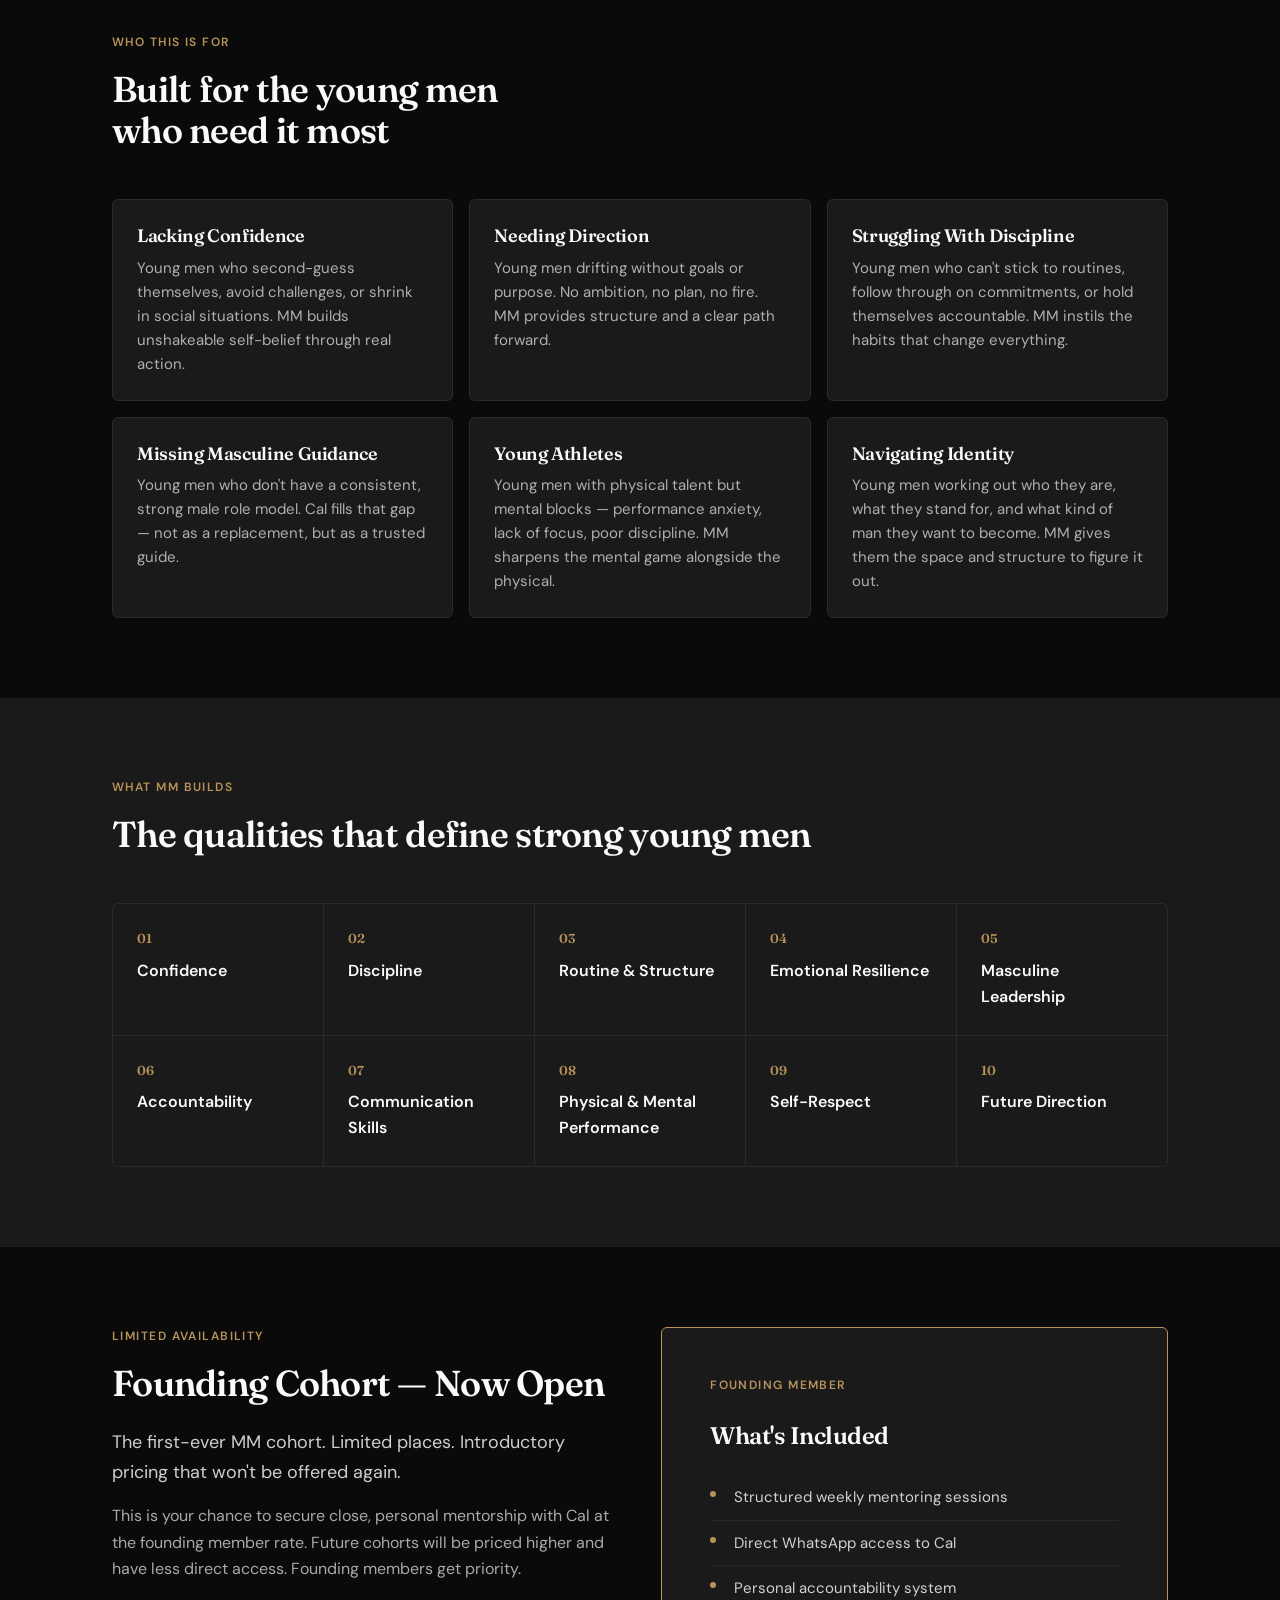
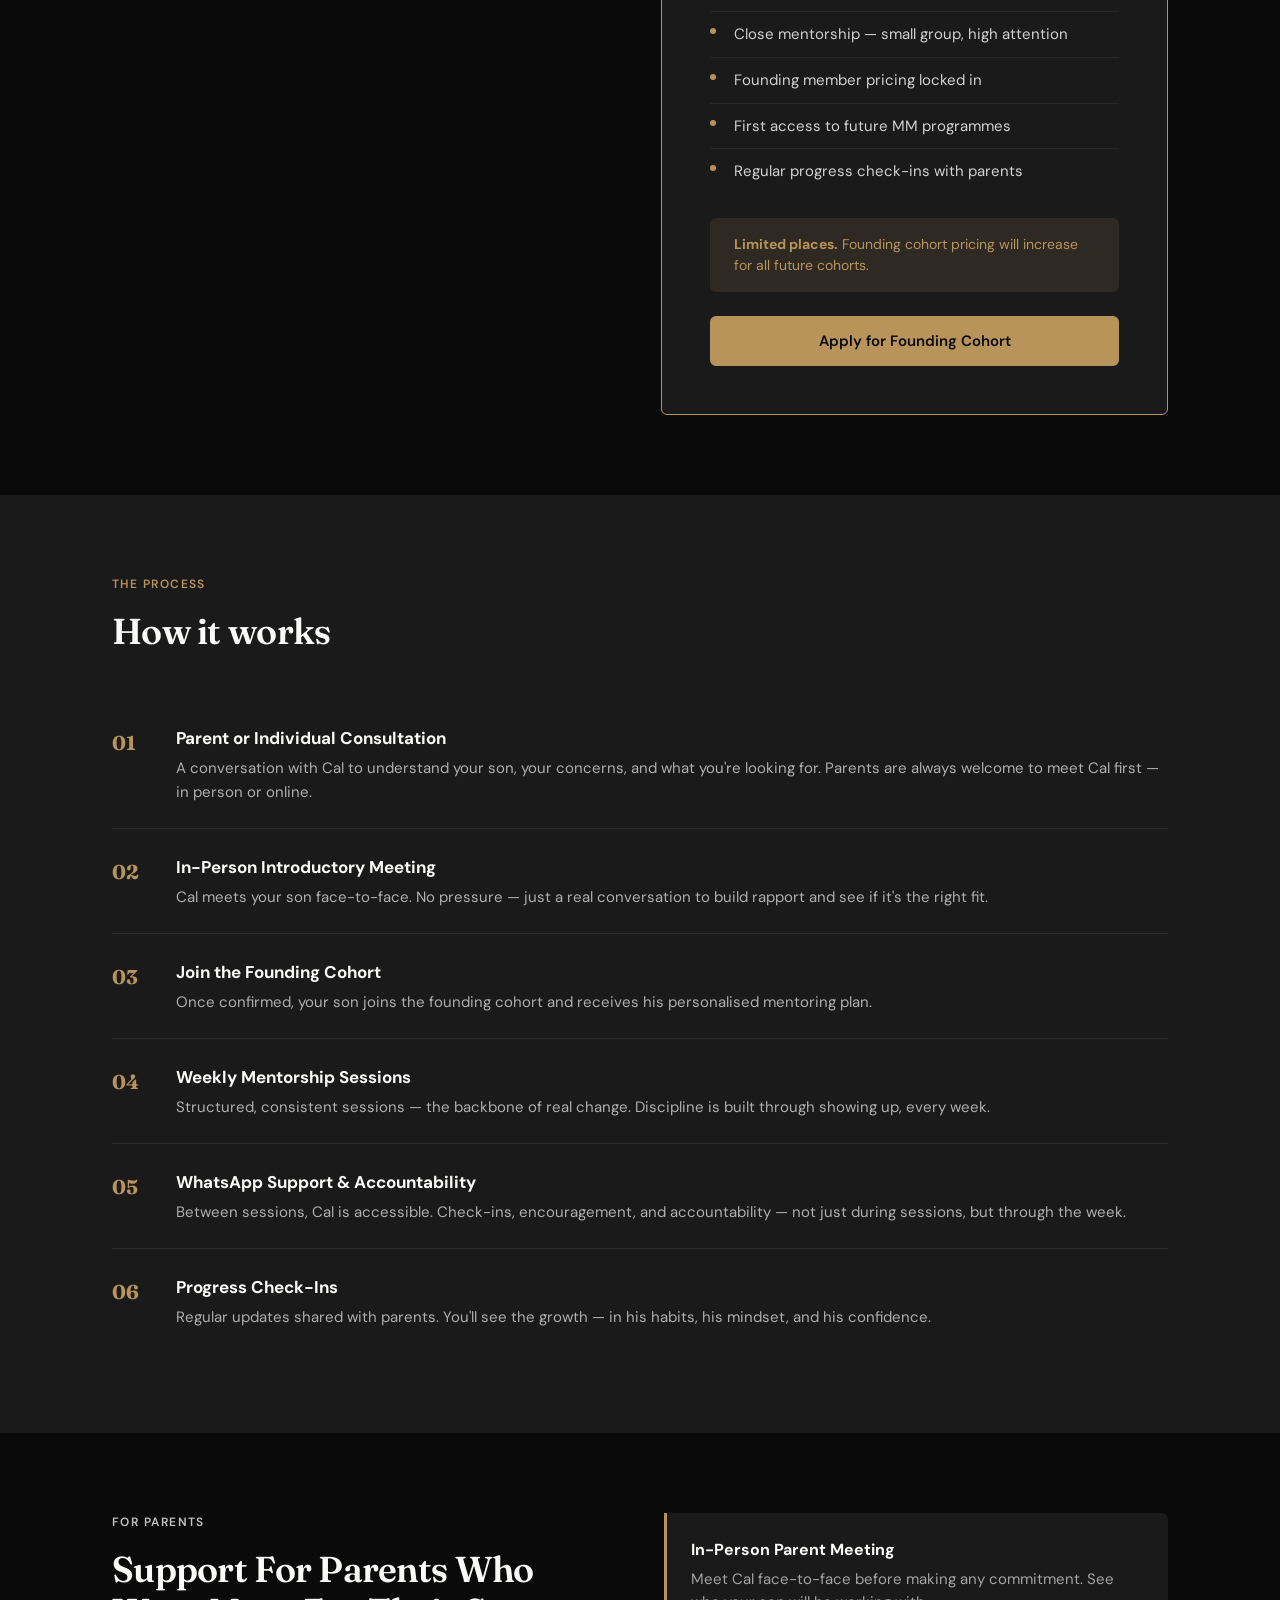
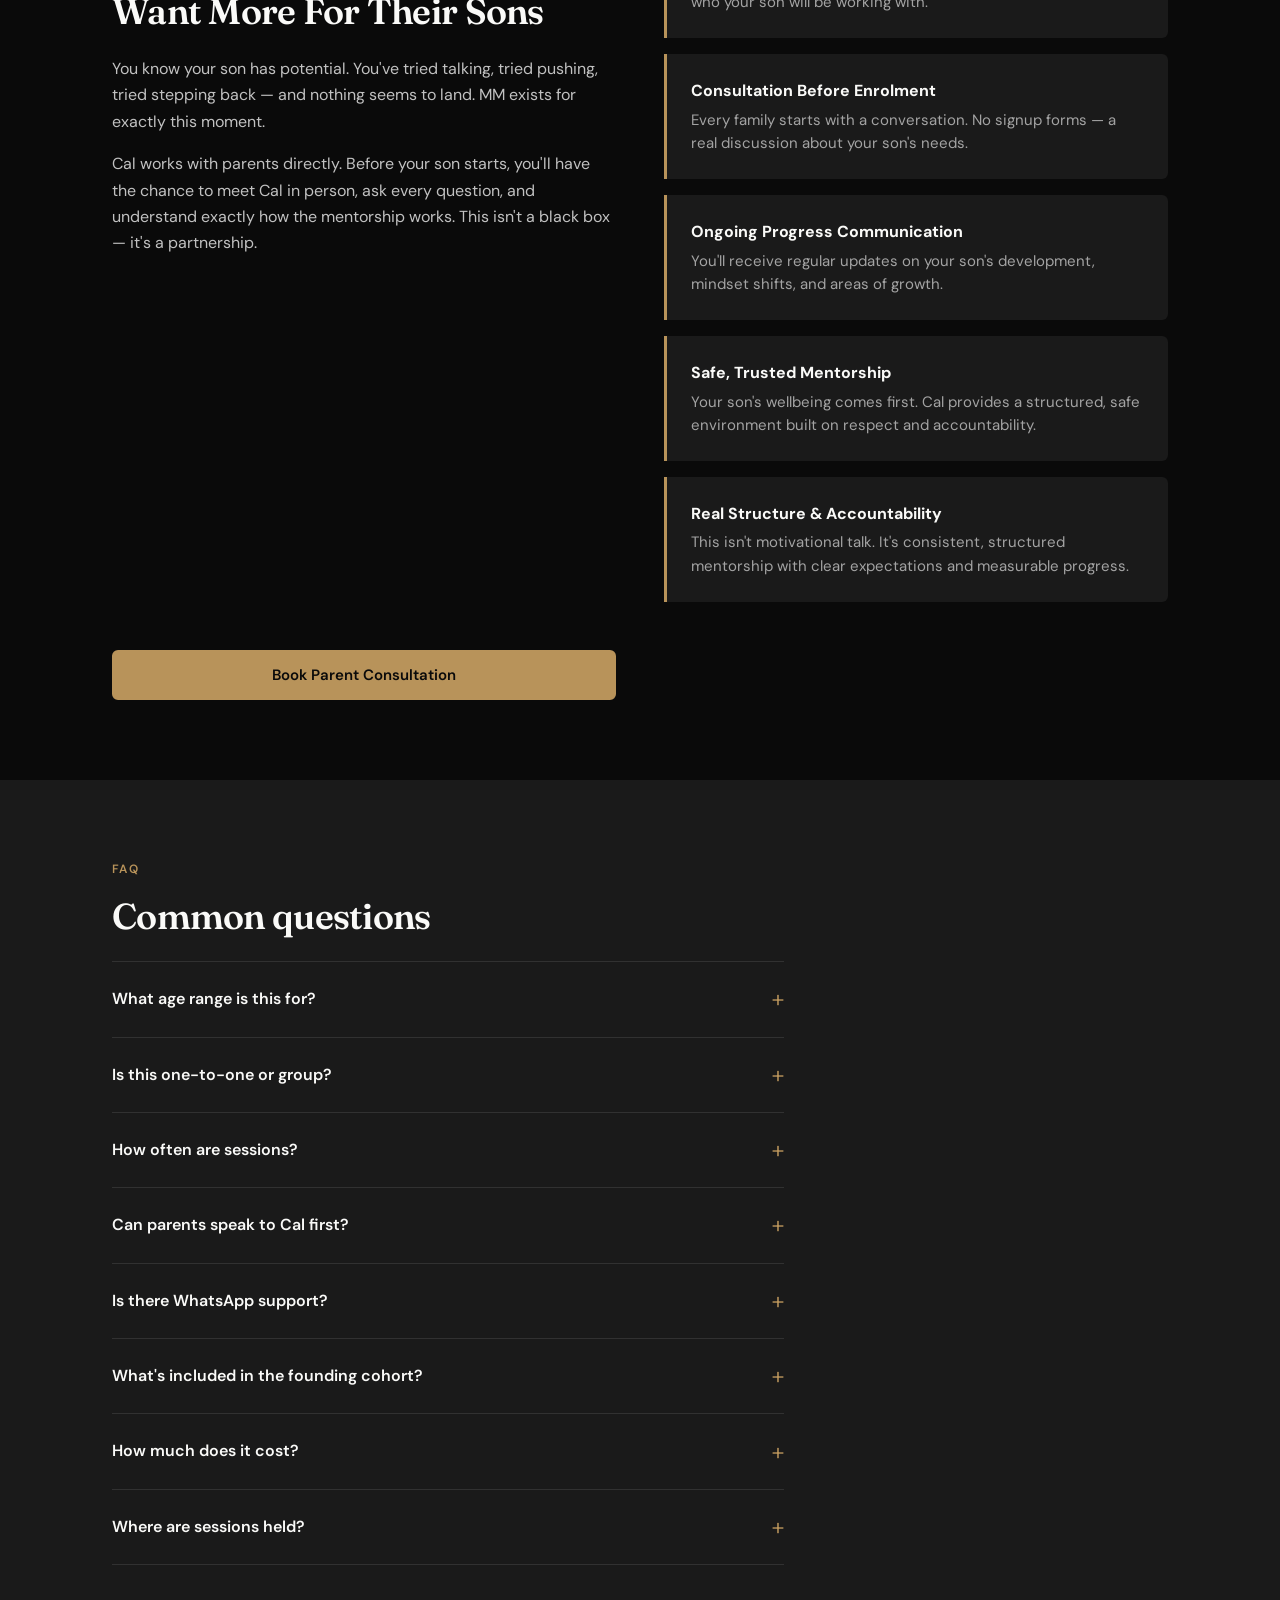
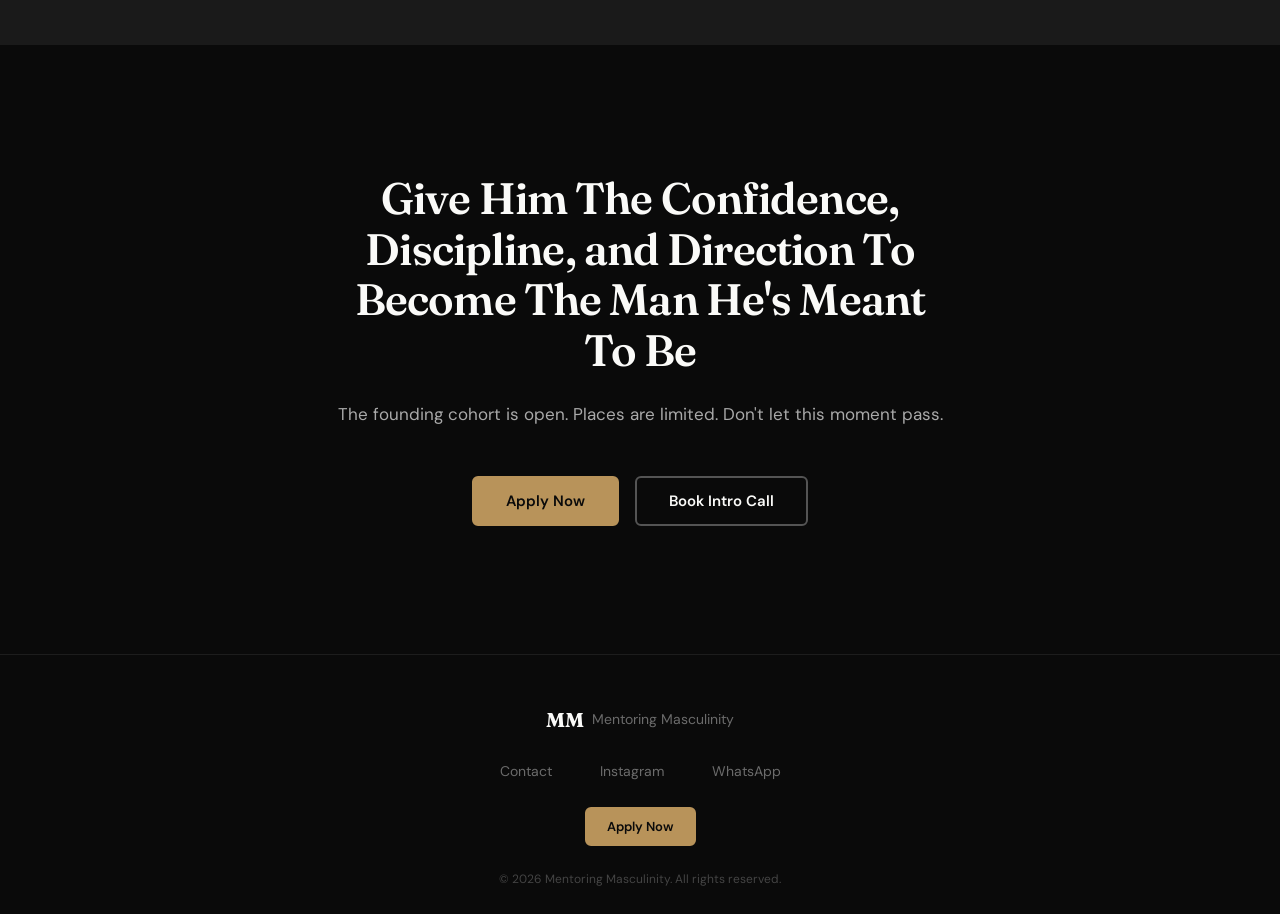
==== commit 3fd3dcdf: "Add floating WhatsApp button Fixed bottom-right green button with WhatsApp icon (inline SVG). Links " ====
--- a/index.html
+++ b/index.html
@@ -389,6 +389,13 @@
   </footer>
 
 
+  <!-- WHATSAPP FLOATING BUTTON -->
+  <a href="https://wa.me/447395828511?text=Hi%20Cal%2C%20I%27d%20like%20to%20find%20out%20more%20about%20MM." class="whatsapp-float" target="_blank" rel="noopener" aria-label="Message Cal on WhatsApp">
+    <svg viewBox="0 0 32 32" width="28" height="28" fill="currentColor" aria-hidden="true">
+      <path d="M16.004 0h-.008C7.174 0 0 7.176 0 16.004c0 3.5 1.132 6.742 3.052 9.376L1.054 31.28l6.154-1.972A15.9 15.9 0 0 0 16.004 32C24.826 32 32 24.826 32 16.004S24.826 0 16.004 0zm9.336 22.612c-.39 1.1-1.932 2.014-3.17 2.28-.846.18-1.95.324-5.67-1.218-4.762-1.974-7.826-6.81-8.064-7.124-.23-.314-1.932-2.574-1.932-4.908s1.222-3.484 1.658-3.96c.358-.392.95-.584 1.516-.584.184 0 .348.008.496.016.436.018.654.044.942.73.36.856 1.234 3.012 1.342 3.23.11.22.222.518.072.812-.14.3-.264.434-.484.69-.22.256-.428.452-.648.728-.2.242-.424.5-.176.94.248.436 1.104 1.82 2.372 2.948 1.63 1.452 3.004 1.904 3.43 2.112.314.154.688.132.946-.14.326-.348.728-.924 1.138-1.492.292-.404.66-.454 1.008-.308.354.14 2.244 1.06 2.628 1.252.384.194.64.29.734.448.092.16.092.908-.298 2.008z"/>
+    </svg>
+  </a>
+
   <!-- MOBILE NAV SCRIPT -->
   <script>
     const toggle = document.querySelector('.nav-toggle');
--- a/styles.css
+++ b/styles.css
@@ -1011,3 +1011,43 @@
 .skip-link:focus {
   top: 0;
 }
+
+
+/* =========================================
+   WHATSAPP FLOATING BUTTON
+   ========================================= */
+.whatsapp-float {
+  position: fixed;
+  bottom: 1.5rem;
+  right: 1.5rem;
+  z-index: 90;
+  width: 56px;
+  height: 56px;
+  border-radius: 50%;
+  background-color: #25D366;
+  color: #fff;
+  display: flex;
+  align-items: center;
+  justify-content: center;
+  box-shadow: 0 4px 14px rgba(0, 0, 0, 0.4);
+  transition: transform 0.2s ease, box-shadow 0.2s ease;
+}
+
+.whatsapp-float:hover {
+  transform: scale(1.08);
+  box-shadow: 0 6px 20px rgba(0, 0, 0, 0.5);
+}
+
+.whatsapp-float:focus-visible {
+  outline: 2px solid var(--bronze);
+  outline-offset: 3px;
+}
+
+@media (min-width: 48rem) {
+  .whatsapp-float {
+    bottom: 2rem;
+    right: 2rem;
+    width: 60px;
+    height: 60px;
+  }
+}
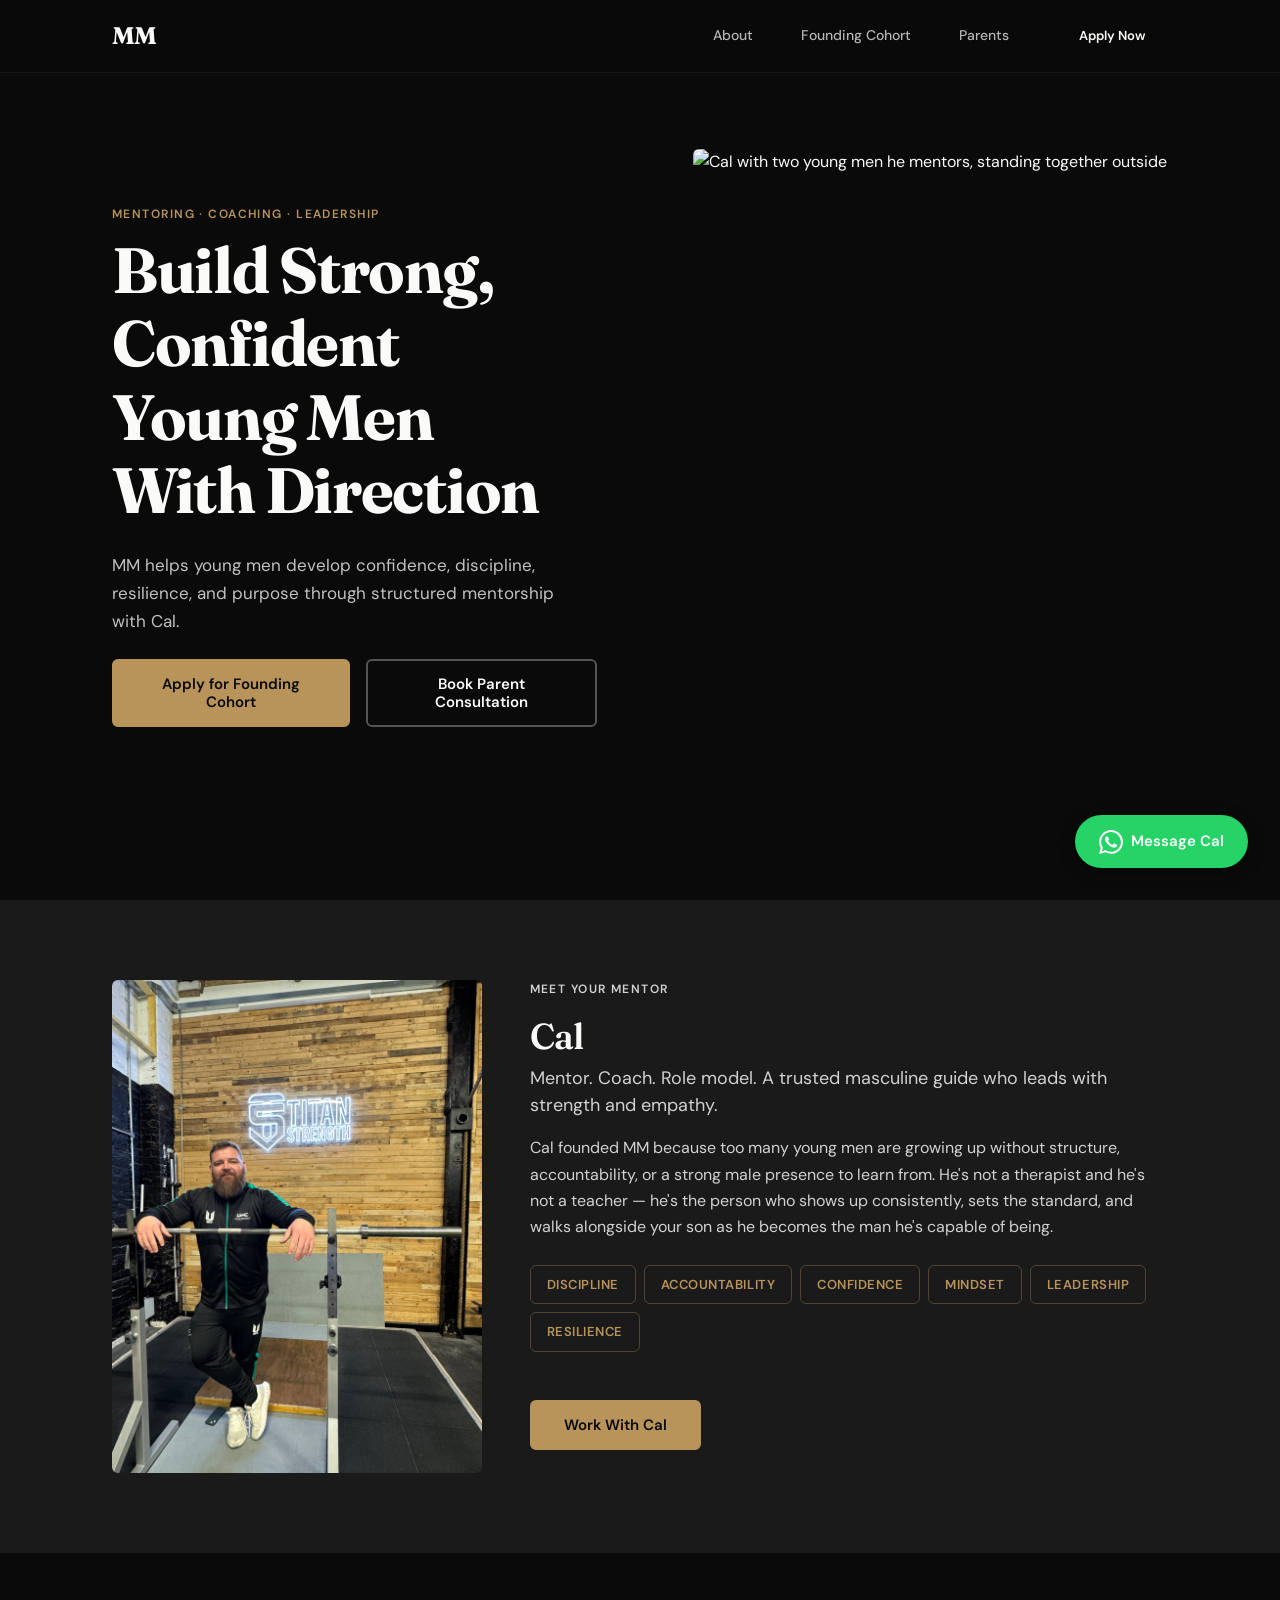
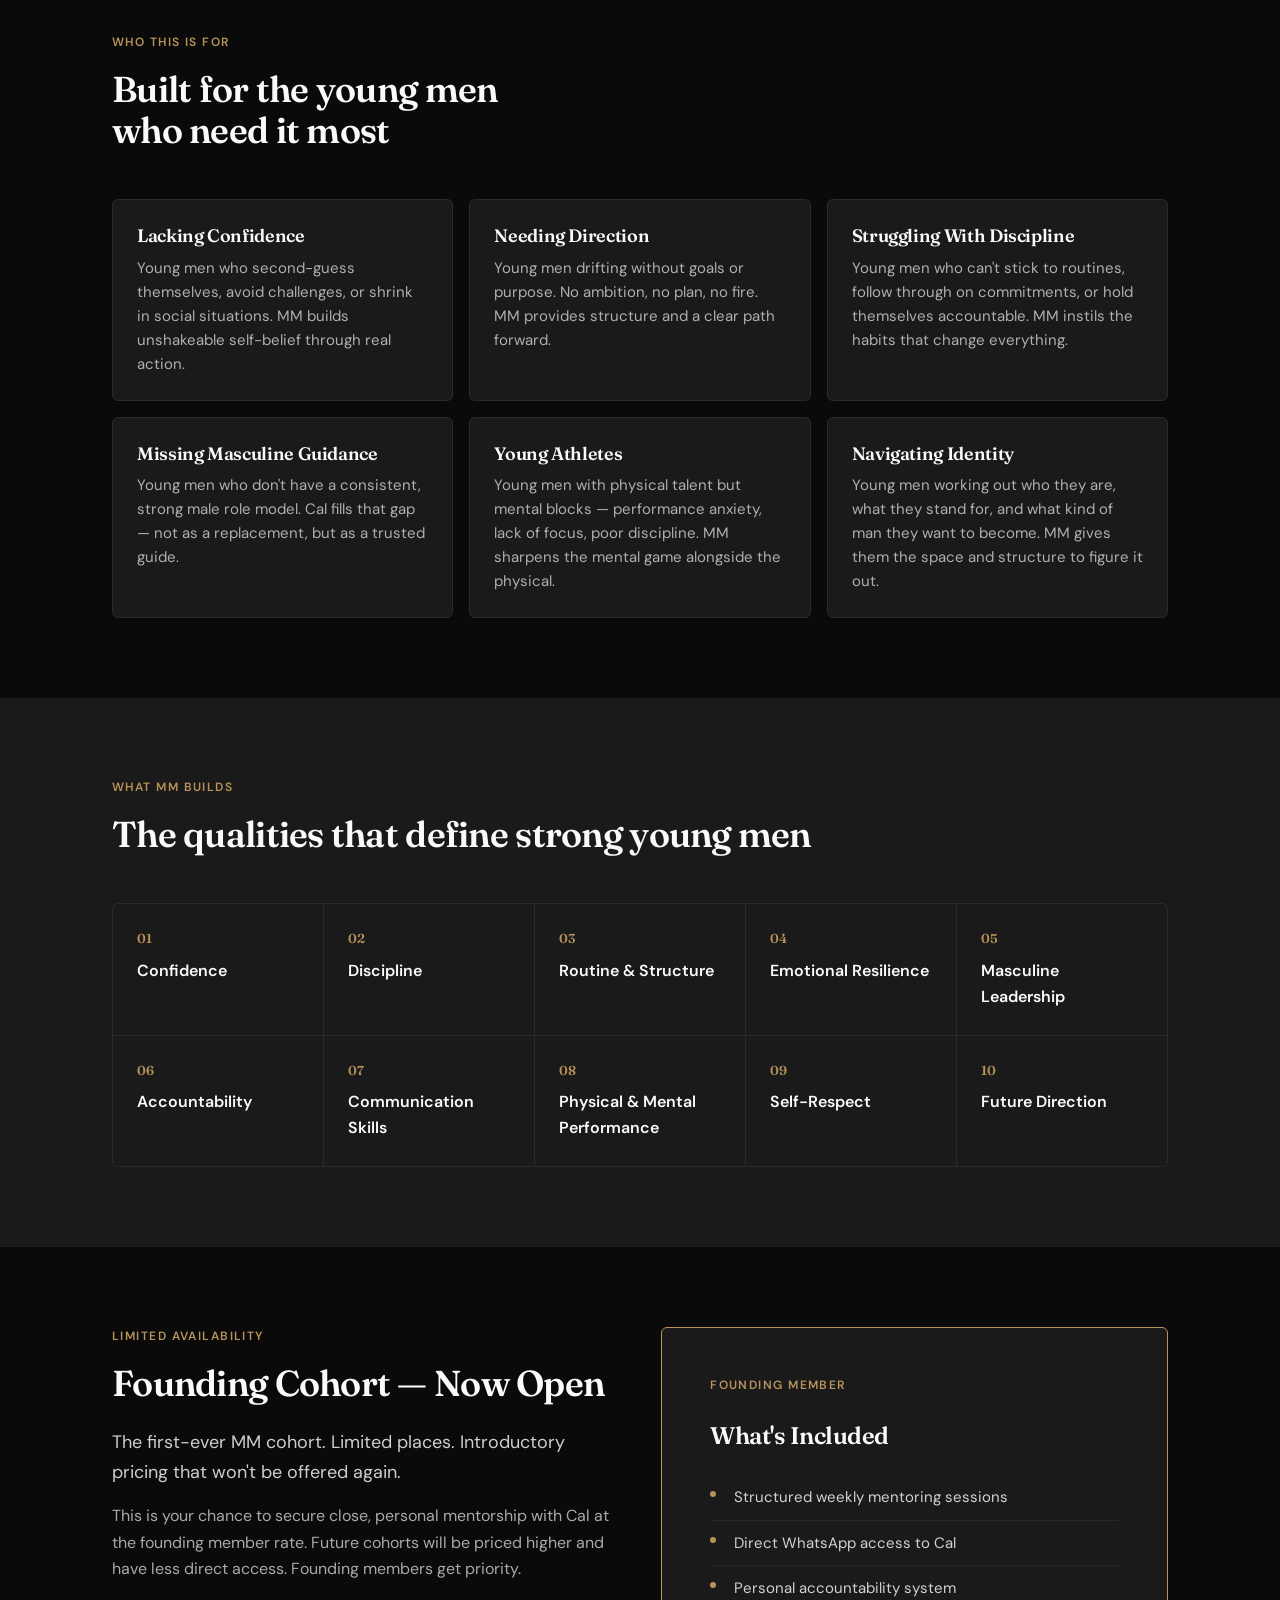
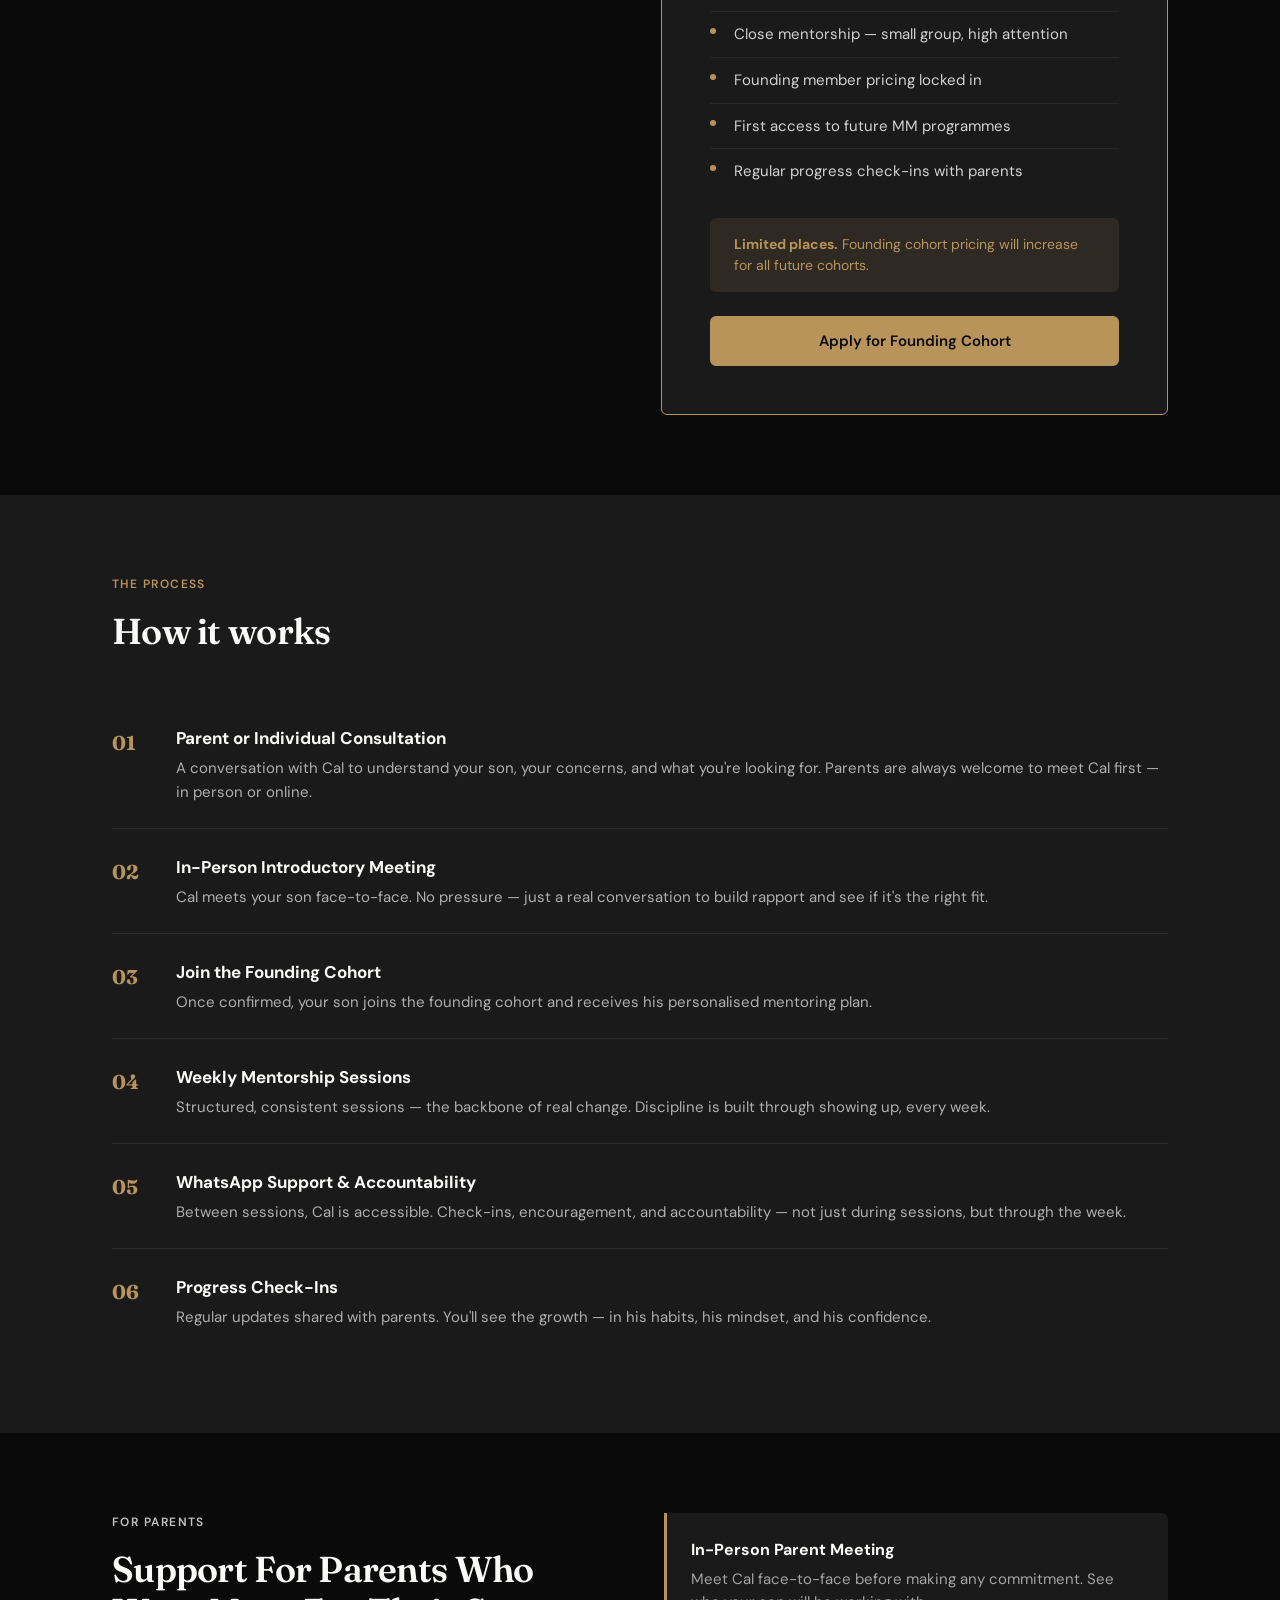
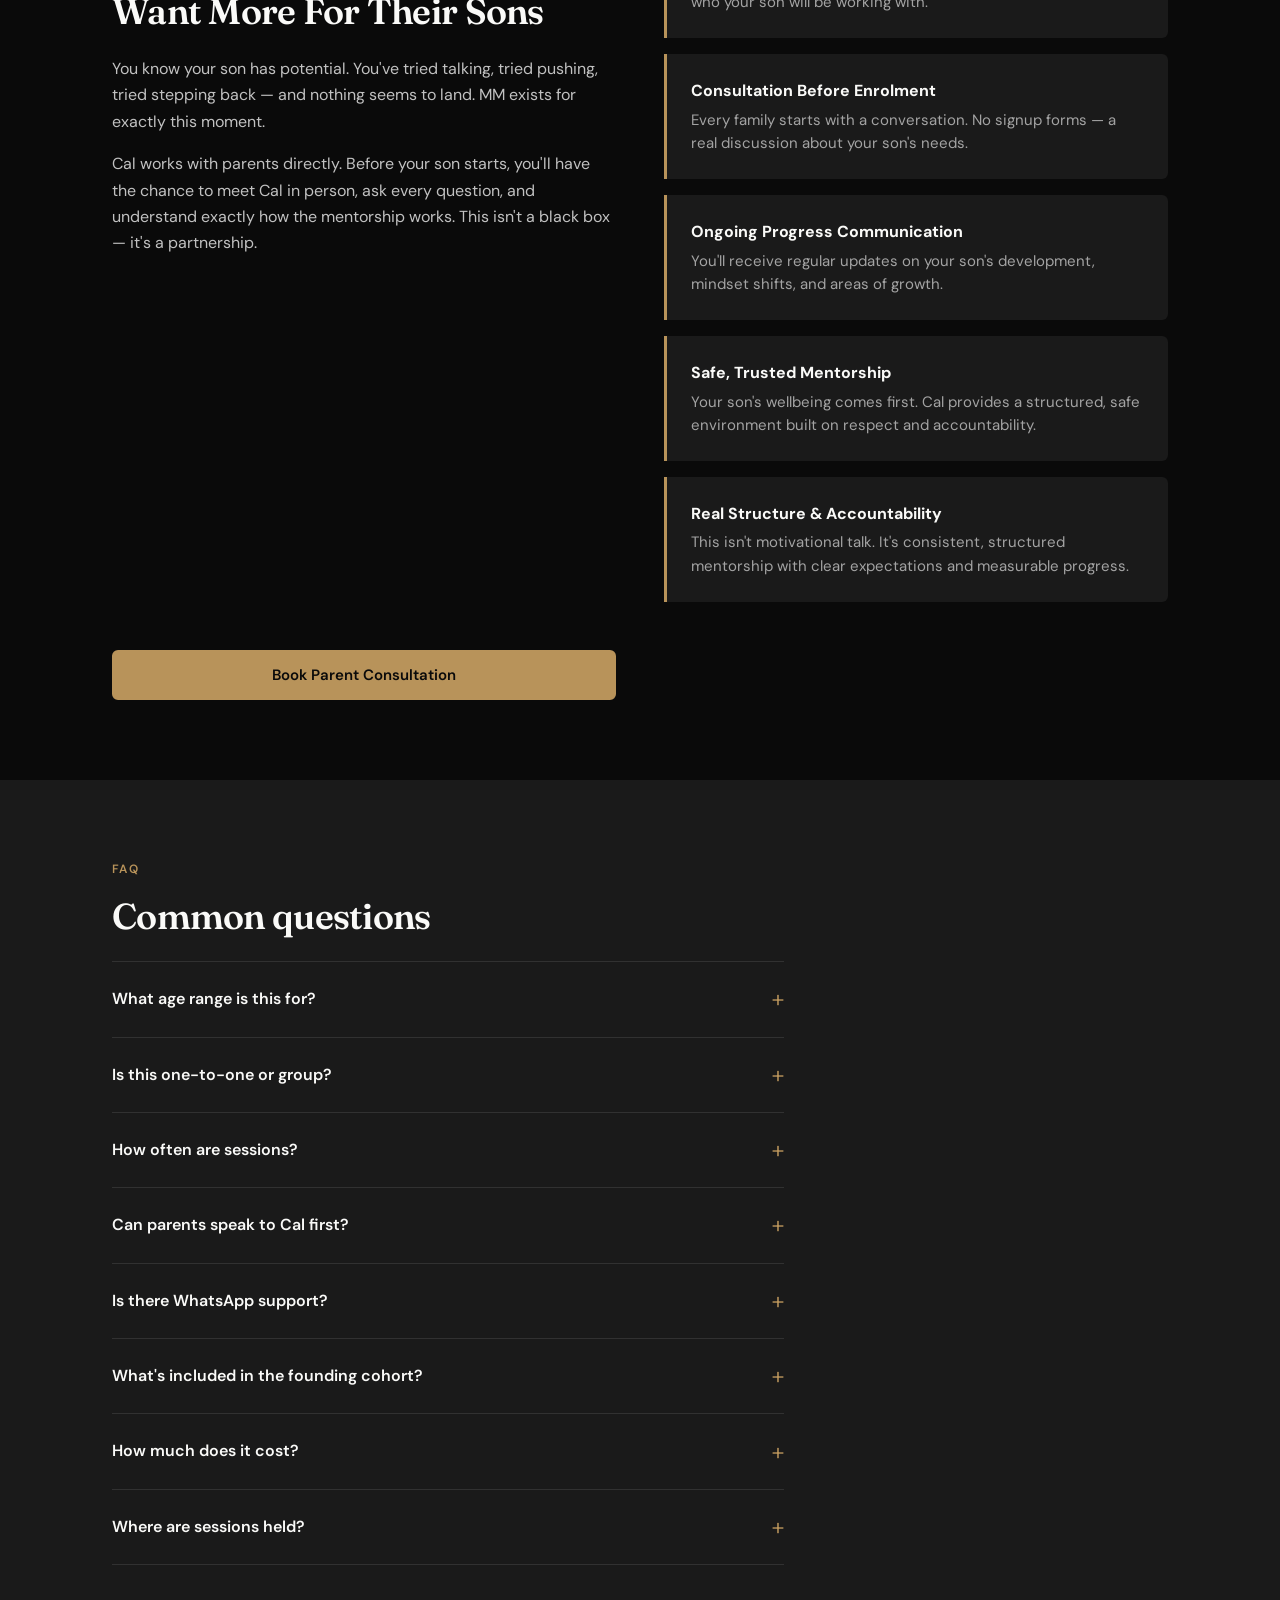
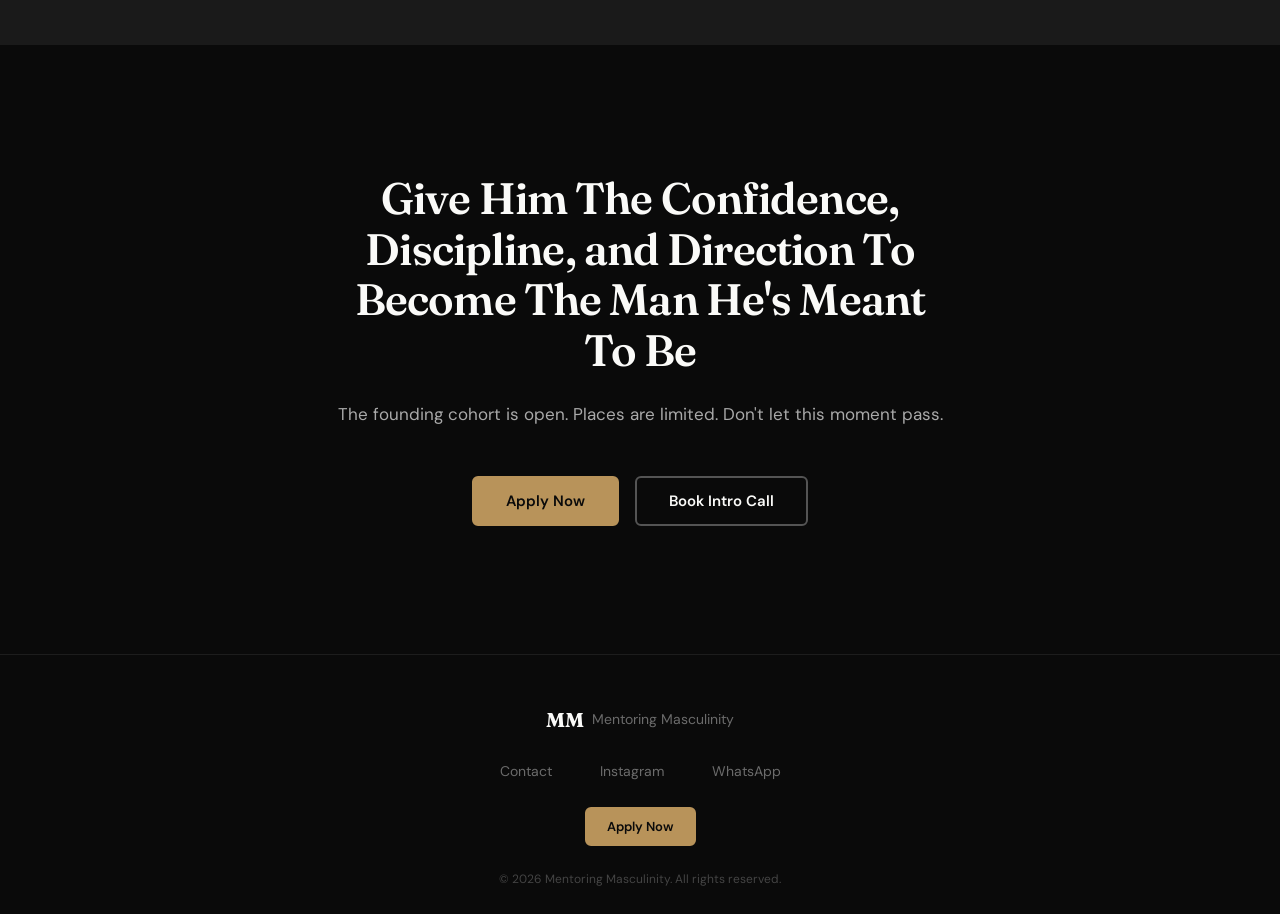
==== commit 4ec4f848: "Fix WhatsApp button: use official icon SVG + pill button with text Replaced the previous SVG (which " ====
--- a/index.html
+++ b/index.html
@@ -391,9 +391,10 @@
 
   <!-- WHATSAPP FLOATING BUTTON -->
   <a href="https://wa.me/447395828511?text=Hi%20Cal%2C%20I%27d%20like%20to%20find%20out%20more%20about%20MM." class="whatsapp-float" target="_blank" rel="noopener" aria-label="Message Cal on WhatsApp">
-    <svg viewBox="0 0 32 32" width="28" height="28" fill="currentColor" aria-hidden="true">
-      <path d="M16.004 0h-.008C7.174 0 0 7.176 0 16.004c0 3.5 1.132 6.742 3.052 9.376L1.054 31.28l6.154-1.972A15.9 15.9 0 0 0 16.004 32C24.826 32 32 24.826 32 16.004S24.826 0 16.004 0zm9.336 22.612c-.39 1.1-1.932 2.014-3.17 2.28-.846.18-1.95.324-5.67-1.218-4.762-1.974-7.826-6.81-8.064-7.124-.23-.314-1.932-2.574-1.932-4.908s1.222-3.484 1.658-3.96c.358-.392.95-.584 1.516-.584.184 0 .348.008.496.016.436.018.654.044.942.73.36.856 1.234 3.012 1.342 3.23.11.22.222.518.072.812-.14.3-.264.434-.484.69-.22.256-.428.452-.648.728-.2.242-.424.5-.176.94.248.436 1.104 1.82 2.372 2.948 1.63 1.452 3.004 1.904 3.43 2.112.314.154.688.132.946-.14.326-.348.728-.924 1.138-1.492.292-.404.66-.454 1.008-.308.354.14 2.244 1.06 2.628 1.252.384.194.64.29.734.448.092.16.092.908-.298 2.008z"/>
+    <svg xmlns="http://www.w3.org/2000/svg" width="24" height="24" viewBox="0 0 24 24" aria-hidden="true">
+      <path fill="#ffffff" d="M17.472 14.382c-.297-.149-1.758-.867-2.03-.967-.273-.099-.471-.148-.67.15-.197.297-.767.966-.94 1.164-.173.199-.347.223-.644.075-.297-.15-1.255-.463-2.39-1.475-.883-.788-1.48-1.761-1.653-2.059-.173-.297-.018-.458.13-.606.134-.133.298-.347.446-.52.149-.174.198-.298.298-.497.099-.198.05-.371-.025-.52-.075-.149-.669-1.612-.916-2.207-.242-.579-.487-.5-.669-.51-.173-.008-.371-.01-.57-.01-.198 0-.52.074-.792.372-.272.297-1.04 1.016-1.04 2.479 0 1.462 1.065 2.875 1.213 3.074.149.198 2.096 3.2 5.077 4.487.709.306 1.262.489 1.694.625.712.227 1.36.195 1.871.118.571-.085 1.758-.719 2.006-1.413.248-.694.248-1.289.173-1.413-.074-.124-.272-.198-.57-.347m-5.421 7.403h-.004a9.87 9.87 0 01-5.031-1.378l-.361-.214-3.741.982.998-3.648-.235-.374a9.86 9.86 0 01-1.51-5.26c.001-5.45 4.436-9.884 9.888-9.884 2.64 0 5.122 1.03 6.988 2.898a9.825 9.825 0 012.893 6.994c-.003 5.45-4.437 9.884-9.885 9.884m8.413-18.297A11.815 11.815 0 0012.05 0C5.495 0 .16 5.335.157 11.892c0 2.096.547 4.142 1.588 5.945L.057 24l6.305-1.654a11.882 11.882 0 005.683 1.448h.005c6.554 0 11.89-5.335 11.893-11.893a11.821 11.821 0 00-3.48-8.413z"/>
     </svg>
+    <span class="whatsapp-label">Message Cal</span>
   </a>
 
   <!-- MOBILE NAV SCRIPT -->
--- a/styles.css
+++ b/styles.css
@@ -1018,24 +1018,34 @@
    ========================================= */
 .whatsapp-float {
   position: fixed;
-  bottom: 1.5rem;
-  right: 1.5rem;
+  bottom: 1.25rem;
+  right: 1.25rem;
   z-index: 90;
-  width: 56px;
-  height: 56px;
-  border-radius: 50%;
+  display: flex;
+  align-items: center;
+  gap: 0.5rem;
   background-color: #25D366;
   color: #fff;
-  display: flex;
-  align-items: center;
-  justify-content: center;
-  box-shadow: 0 4px 14px rgba(0, 0, 0, 0.4);
+  font-family: var(--font-body);
+  font-weight: 600;
+  font-size: 0.875rem;
+  padding: 0.75rem 1.25rem;
+  border-radius: 2rem;
+  box-shadow: 0 4px 16px rgba(0, 0, 0, 0.35);
   transition: transform 0.2s ease, box-shadow 0.2s ease;
 }
 
+.whatsapp-float svg {
+  flex-shrink: 0;
+}
+
+.whatsapp-label {
+  white-space: nowrap;
+}
+
 .whatsapp-float:hover {
-  transform: scale(1.08);
-  box-shadow: 0 6px 20px rgba(0, 0, 0, 0.5);
+  transform: translateY(-2px);
+  box-shadow: 0 6px 24px rgba(0, 0, 0, 0.45);
 }
 
 .whatsapp-float:focus-visible {
@@ -1047,7 +1057,7 @@
   .whatsapp-float {
     bottom: 2rem;
     right: 2rem;
-    width: 60px;
-    height: 60px;
-  }
-}
+    font-size: 0.9375rem;
+    padding: 0.875rem 1.5rem;
+  }
+}
